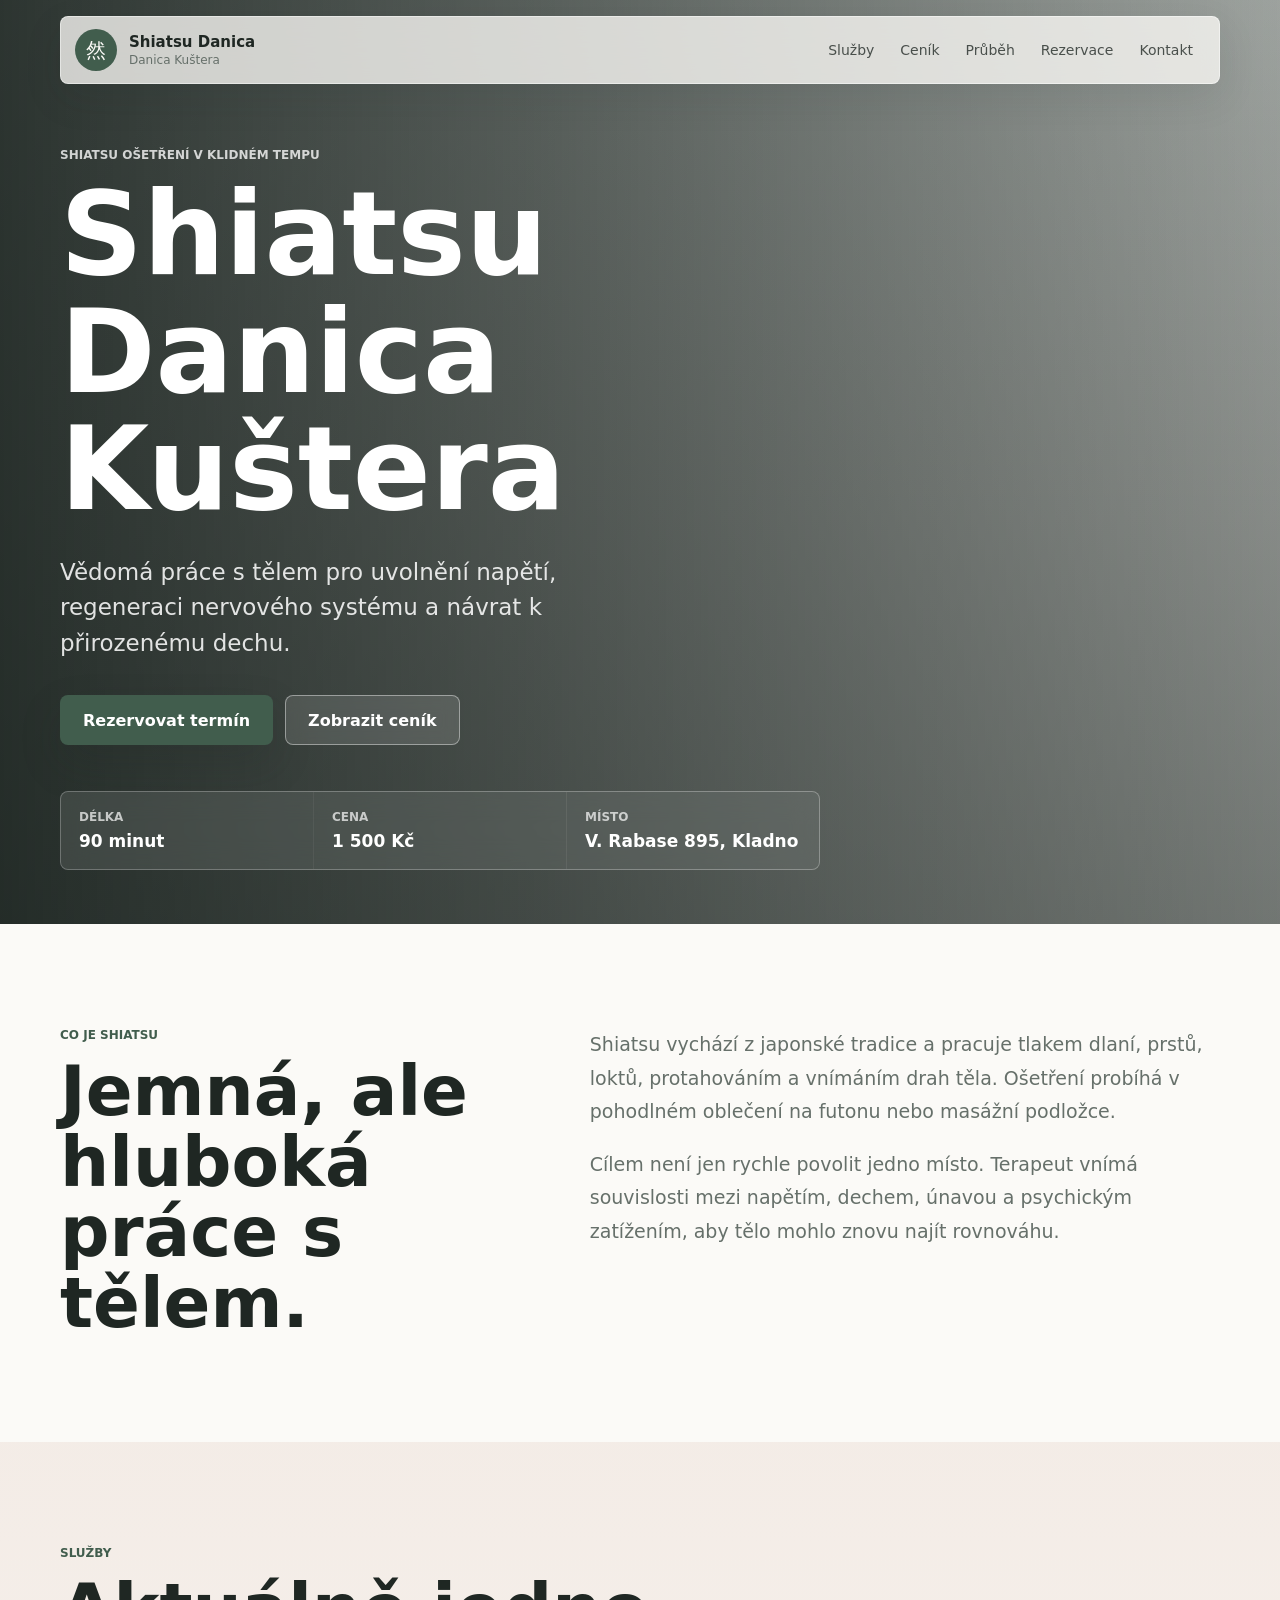
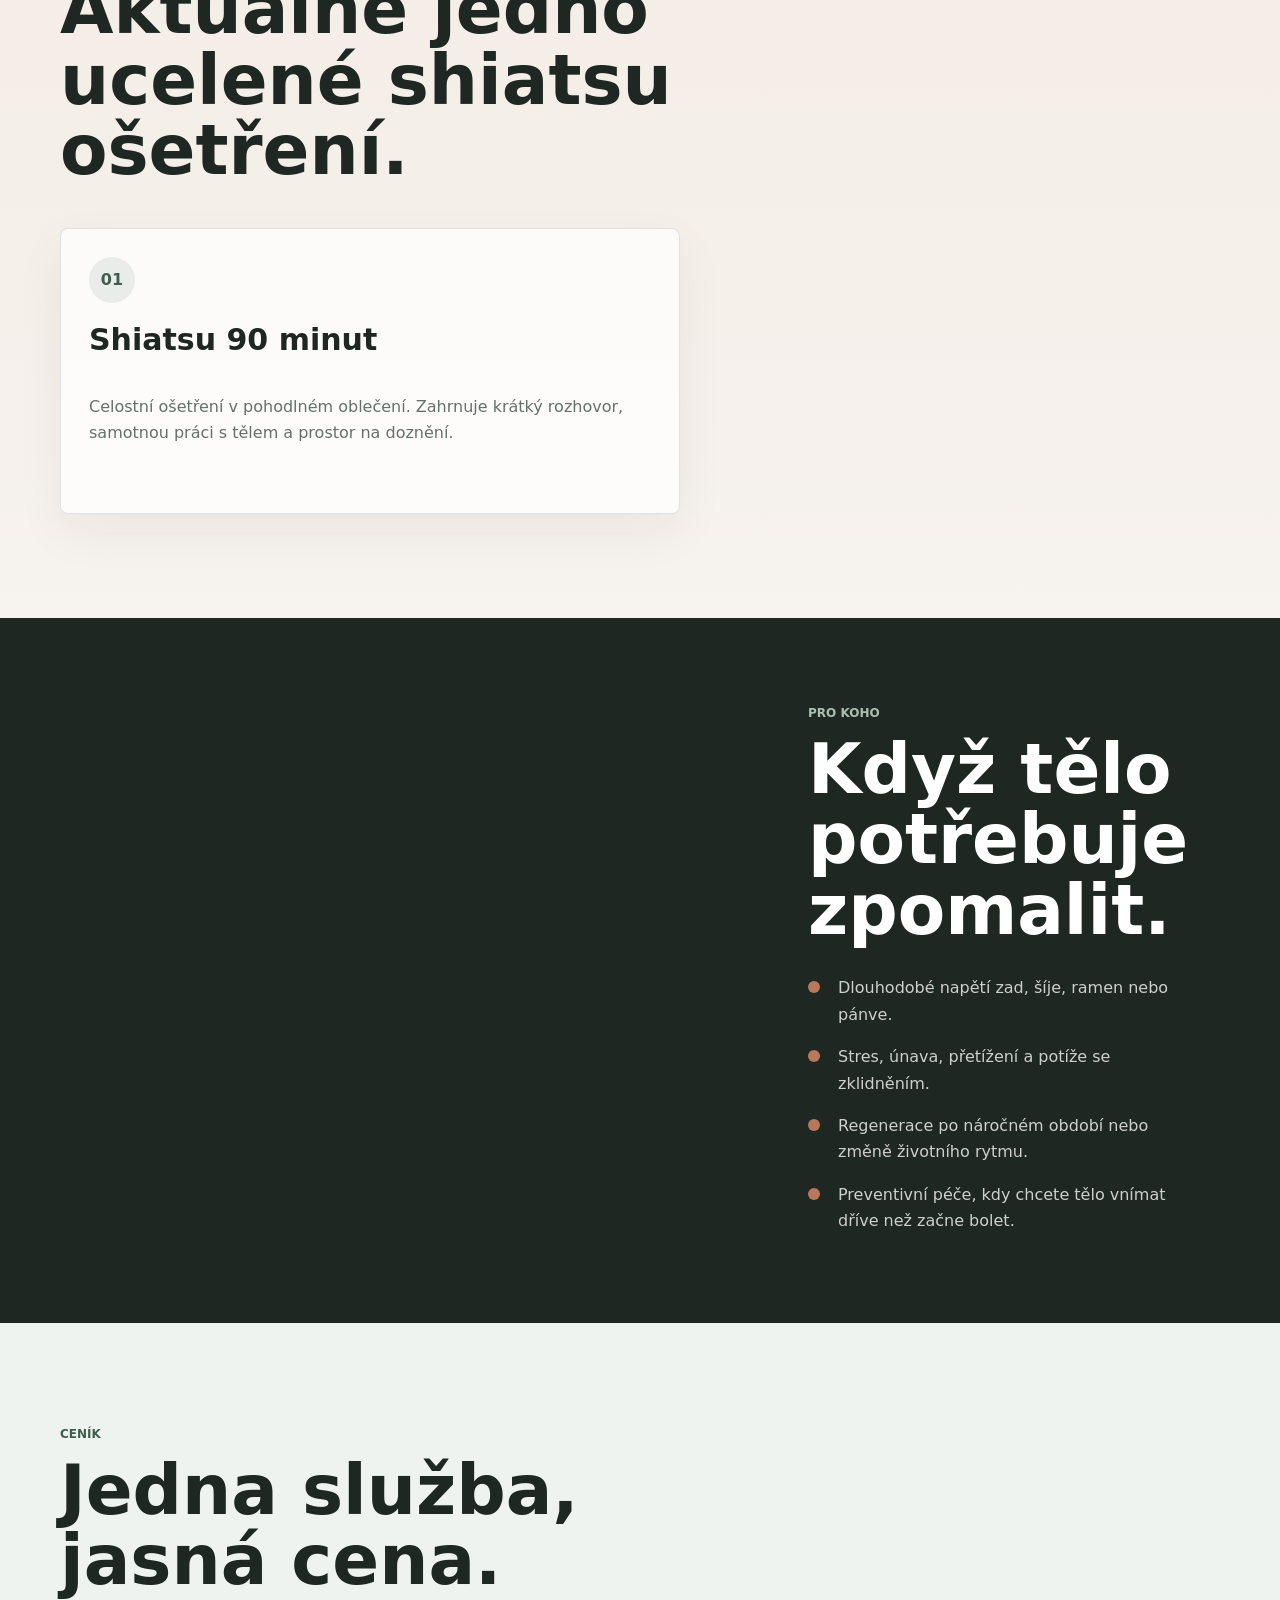
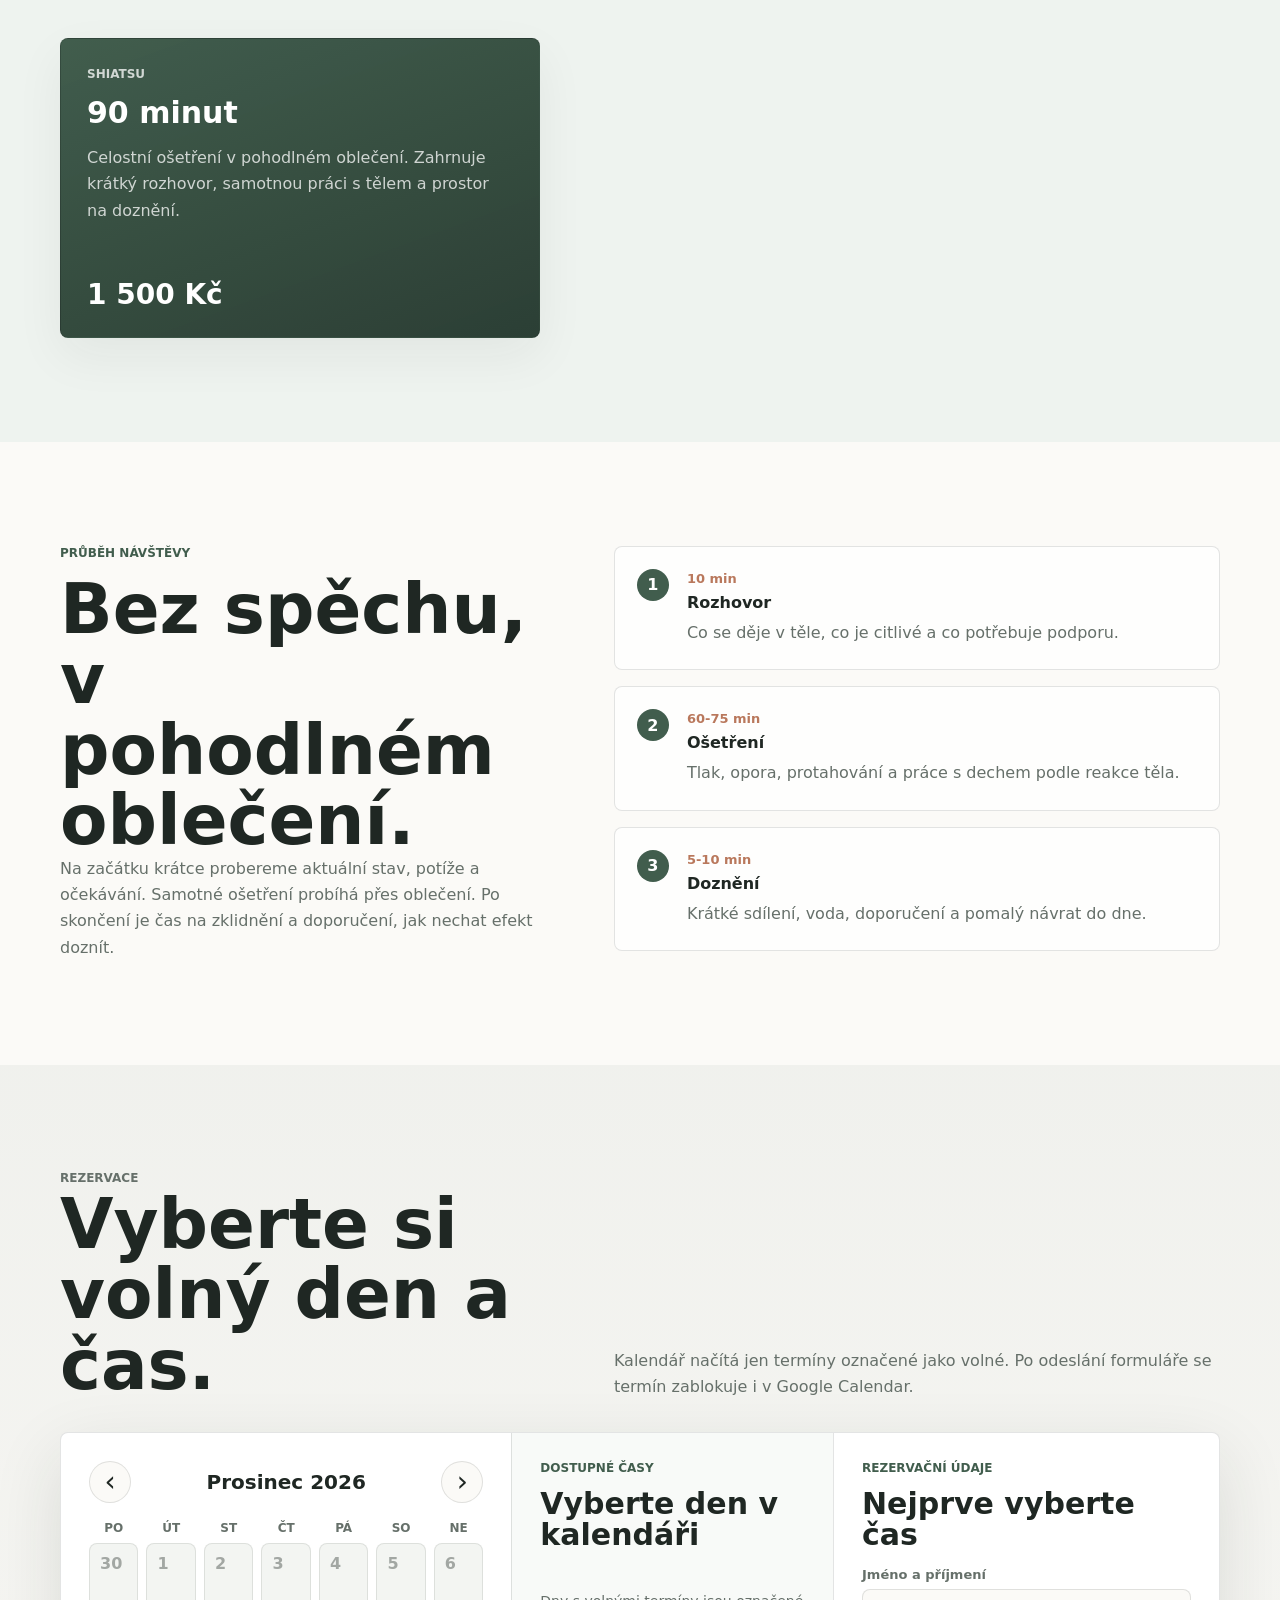
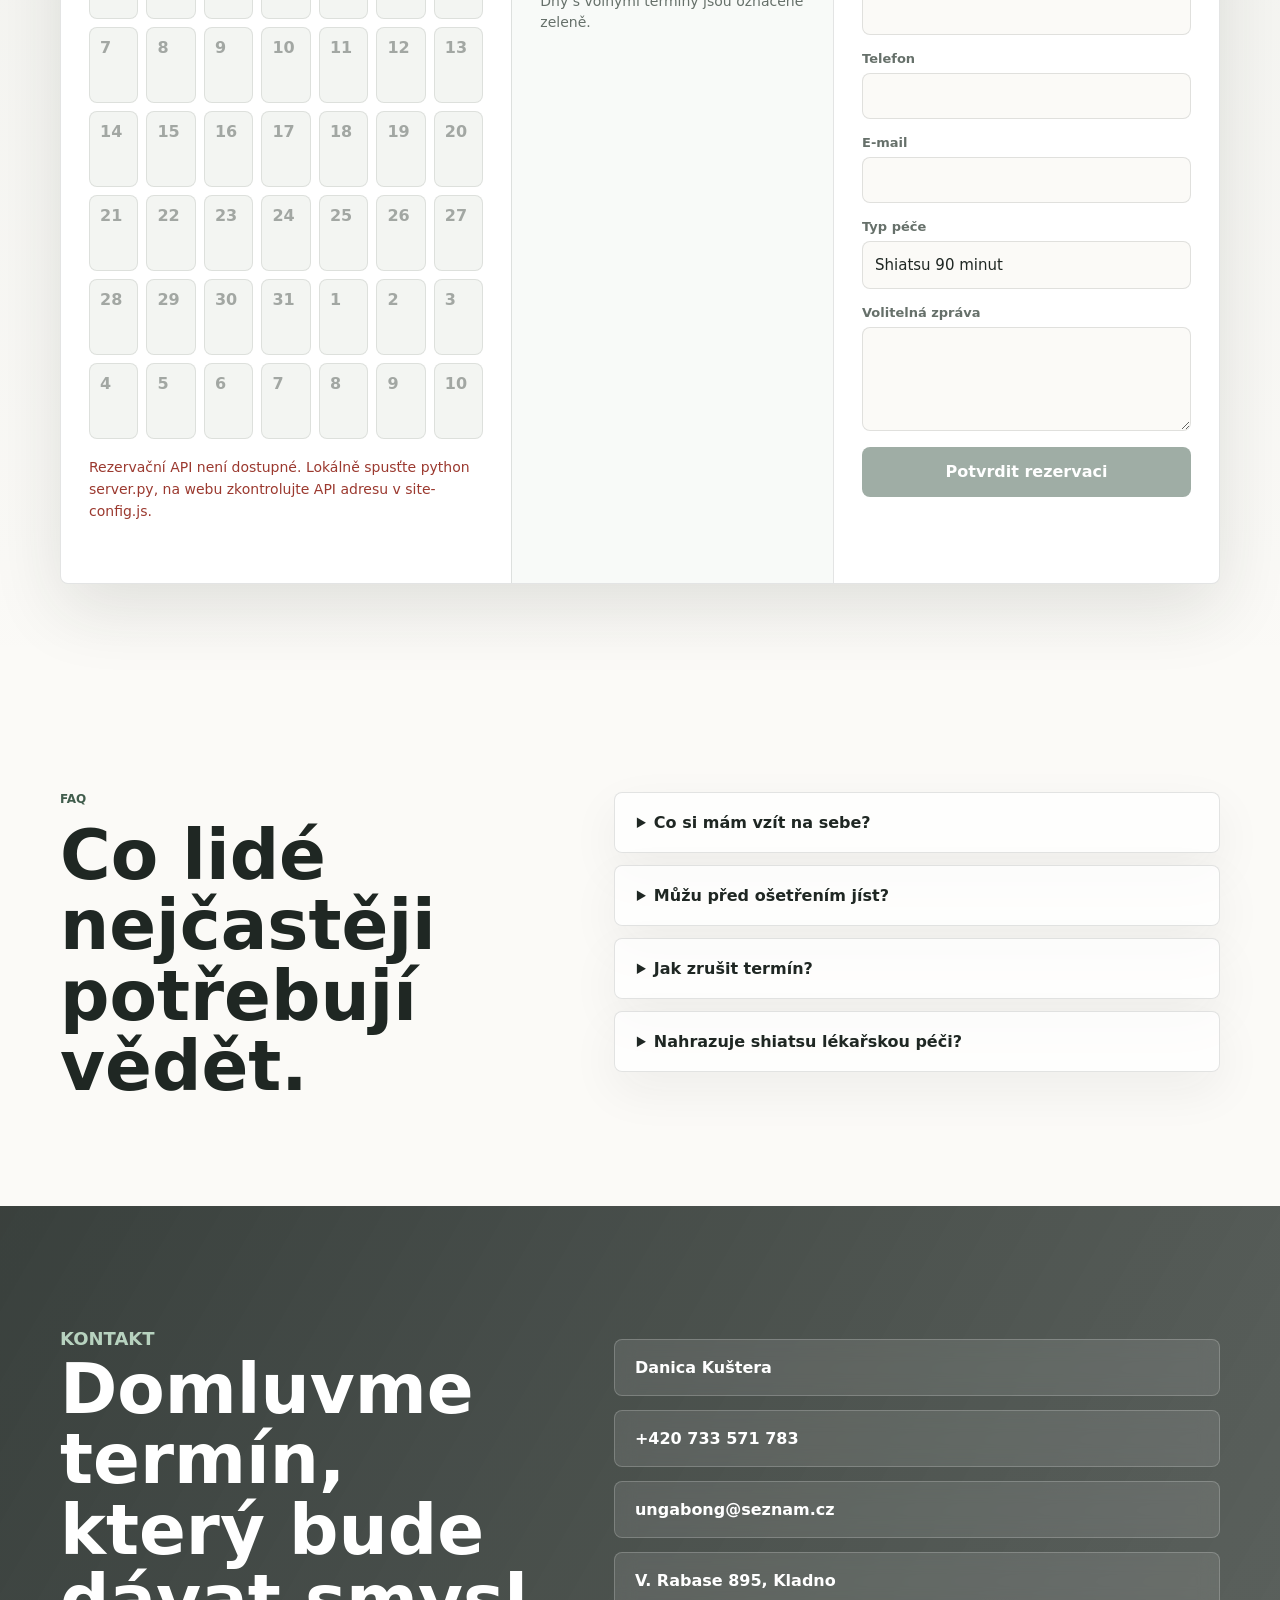
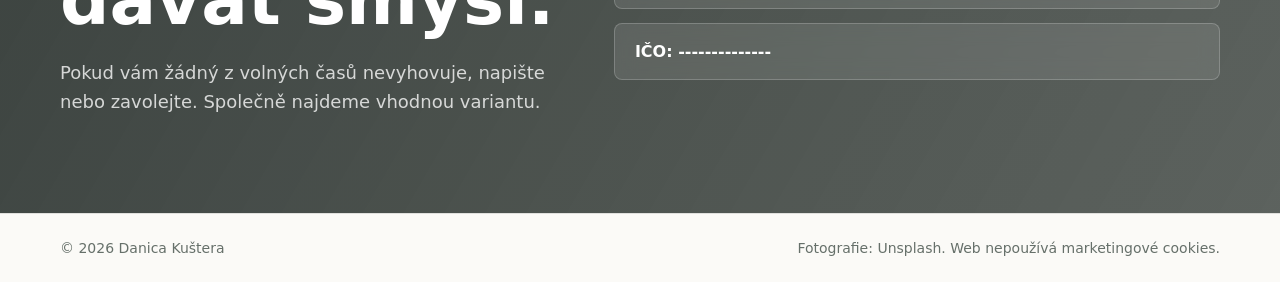
==== index.html @ b587e9d5 "Update index.html" ====
<!doctype html>
<html lang="cs">
  <head>
    <meta charset="utf-8" />
    <meta name="viewport" content="width=device-width, initial-scale=1" />
    <meta
      name="description"
      content="Shiatsu Danica Kuštera - klidná práce s tělem, rezervace termínu online a přehledný ceník."
    />
    <title>Shiatsu Danica Kuštera | Rezervace ošetření</title>
    <link rel="preconnect" href="https://images.unsplash.com" />
    <link rel="stylesheet" href="styles.css?v=6" />
  </head>
  <body>
    <header class="site-header" data-nav>
      <a class="brand" href="#top" aria-label="Shiatsu Danica Kuštera">
        <span class="brand-mark">然</span>
        <span>
          <strong>Shiatsu Danica</strong>
          <small>Danica Kuštera</small>
        </span>
      </a>

      <button class="menu-toggle" type="button" aria-label="Otevřít menu" data-menu-toggle>
        <span></span>
        <span></span>
      </button>

      <nav class="site-nav" data-menu>
        <a href="#sluzby">Služby</a>
        <a href="#cenik">Ceník</a>
        <a href="#prubeh">Průběh</a>
        <a href="#rezervace">Rezervace</a>
        <a href="#kontakt">Kontakt</a>
      </nav>
    </header>

    <main id="top">
      <section class="hero" aria-label="Úvod">
        <div class="hero-media"></div>
        <div class="hero-shade"></div>
        <div class="container hero-content">
          <p class="eyebrow">Shiatsu ošetření v klidném tempu</p>
          <h1>Shiatsu Danica Kuštera</h1>
          <p class="hero-copy">
            Vědomá práce s tělem pro uvolnění napětí, regeneraci nervového systému
            a návrat k přirozenému dechu.
          </p>
          <div class="hero-actions">
            <a class="button button-primary" href="#rezervace">Rezervovat termín</a>
            <a class="button button-ghost" href="#cenik">Zobrazit ceník</a>
          </div>
          <dl class="hero-facts" aria-label="Rychlé informace">
            <div>
              <dt>Délka</dt>
              <dd>90 minut</dd>
            </div>
            <div>
              <dt>Cena</dt>
              <dd>1 500 Kč</dd>
            </div>
            <div>
              <dt>Místo</dt>
              <dd>V. Rabase 895, Kladno</dd>
            </div>
          </dl>
        </div>
      </section>

      <section class="intro section-band">
        <div class="container intro-grid">
          <div>
            <p class="section-kicker">Co je shiatsu</p>
            <h2>Jemná, ale hluboká práce s tělem.</h2>
          </div>
          <div class="lead-block">
            <p>
              Shiatsu vychází z japonské tradice a pracuje tlakem dlaní, prstů,
              loktů, protahováním a vnímáním drah těla. Ošetření probíhá v
              pohodlném oblečení na futonu nebo masážní podložce.
            </p>
            <p>
              Cílem není jen rychle povolit jedno místo. Terapeut vnímá souvislosti
              mezi napětím, dechem, únavou a psychickým zatížením, aby tělo mohlo
              znovu najít rovnováhu.
            </p>
          </div>
        </div>
      </section>

      <section id="sluzby" class="section section-soft">
        <div class="container">
          <div class="section-heading">
            <p class="section-kicker">Služby</p>
            <h2>Aktuálně jedno ucelené shiatsu ošetření.</h2>
          </div>

          <div class="service-grid is-single" data-service-grid>
            <article class="service-card">
              <span class="service-icon">01</span>
              <h3>Shiatsu 90 minut</h3>
              <p>
                Celostní ošetření v pohodlném oblečení. Zahrnuje krátký rozhovor,
                samotnou práci s tělem a prostor na doznění.
              </p>
            </article>
          </div>
        </div>
      </section>

      <section class="image-story" aria-label="Atmosféra studia">
        <div class="story-image story-image-left" role="img" aria-label="Klidný prostor pro masáž"></div>
        <div class="story-copy">
          <p class="section-kicker">Pro koho</p>
          <h2>Když tělo potřebuje zpomalit.</h2>
          <ul class="check-list">
            <li>Dlouhodobé napětí zad, šíje, ramen nebo pánve.</li>
            <li>Stres, únava, přetížení a potíže se zklidněním.</li>
            <li>Regenerace po náročném období nebo změně životního rytmu.</li>
            <li>Preventivní péče, kdy chcete tělo vnímat dříve než začne bolet.</li>
          </ul>
        </div>
      </section>

      <section id="cenik" class="section section-muted">
        <div class="container">
          <div class="section-heading compact">
            <p class="section-kicker">Ceník</p>
            <h2>Jedna služba, jasná cena.</h2>
          </div>

          <div class="price-grid is-single" data-price-grid>
            <article class="price-card featured">
              <div>
                <p class="price-label">Shiatsu</p>
                <h3>90 minut</h3>
                <p>Úvodní rozhovor, ošetření a prostor na doznění.</p>
              </div>
              <strong>1 500 Kč</strong>
            </article>
          </div>
        </div>
      </section>

      <section id="prubeh" class="section process-section">
        <div class="container process-grid">
          <div>
            <p class="section-kicker">Průběh návštěvy</p>
            <h2>Bez spěchu, v pohodlném oblečení.</h2>
            <p class="section-text">
              Na začátku krátce probereme aktuální stav, potíže a očekávání.
              Samotné ošetření probíhá přes oblečení. Po skončení je čas na
              zklidnění a doporučení, jak nechat efekt doznít.
            </p>
          </div>

          <ol class="timeline">
            <li>
              <span>10 min</span>
              <strong>Rozhovor</strong>
              <p>Co se děje v těle, co je citlivé a co potřebuje podporu.</p>
            </li>
            <li>
              <span>60-75 min</span>
              <strong>Ošetření</strong>
              <p>Tlak, opora, protahování a práce s dechem podle reakce těla.</p>
            </li>
            <li>
              <span>5-10 min</span>
              <strong>Doznění</strong>
              <p>Krátké sdílení, voda, doporučení a pomalý návrat do dne.</p>
            </li>
          </ol>
        </div>
      </section>

      <section id="rezervace" class="section booking-section">
        <div class="container">
          <div class="booking-heading">
            <div>
              <p class="section-kicker">Rezervace</p>
              <h2>Vyberte si volný den a čas.</h2>
            </div>
            <p>
              Kalendář načítá jen termíny označené jako volné. Po odeslání formuláře
              se termín zablokuje i v Google Calendar.
            </p>
          </div>

          <div class="booking-shell" data-booking-app>
            <div class="calendar-panel">
              <div class="calendar-toolbar">
                <button class="icon-button" type="button" data-prev-month aria-label="Předchozí měsíc">‹</button>
                <strong data-month-label>Načítám...</strong>
                <button class="icon-button" type="button" data-next-month aria-label="Další měsíc">›</button>
              </div>

              <div class="weekdays" aria-hidden="true">
                <span>Po</span>
                <span>Út</span>
                <span>St</span>
                <span>Čt</span>
                <span>Pá</span>
                <span>So</span>
                <span>Ne</span>
              </div>

              <div class="calendar-grid" data-calendar-grid aria-label="Kalendář volných termínů"></div>
              <p class="booking-note" data-booking-mode>Načítám dostupné termíny...</p>
            </div>

            <aside class="times-panel" aria-live="polite">
              <div>
                <p class="panel-label">Dostupné časy</p>
                <h3 data-selected-day>Vyberte den v kalendáři</h3>
              </div>
              <div class="time-list" data-time-list></div>
            </aside>

            <form class="booking-form" data-booking-form>
              <div>
                <p class="panel-label">Rezervační údaje</p>
                <h3 data-selected-slot>Nejprve vyberte čas</h3>
              </div>

              <label>
                Jméno a příjmení
                <input name="name" autocomplete="name" required minlength="2" maxlength="80" />
              </label>

              <label>
                Telefon
                <input name="phone" autocomplete="tel" required minlength="6" maxlength="30" />
              </label>

              <label>
                E-mail
                <input name="email" type="email" autocomplete="email" required maxlength="120" />
              </label>

              <label>
                Typ péče
                <span class="service-display" data-booking-service-label>Shiatsu 90 minut</span>
                <input type="hidden" name="service" value="Shiatsu 90 minut" data-booking-service-input />
              </label>

              <label>
                Volitelná zpráva
                <textarea name="message" rows="4" maxlength="600"></textarea>
              </label>

              <label class="hidden-field">
                Nechte prázdné
                <input name="website" tabindex="-1" autocomplete="off" />
              </label>

              <button class="button button-primary" type="submit" data-submit-booking disabled>
                Potvrdit rezervaci
              </button>
              <p class="form-status" data-form-status></p>
            </form>
          </div>
        </div>
      </section>

      <section class="section faq-section">
        <div class="container faq-grid">
          <div>
            <p class="section-kicker">FAQ</p>
            <h2>Co lidé nejčastěji potřebují vědět.</h2>
          </div>

          <div class="faq-list">
            <details>
              <summary>Co si mám vzít na sebe?</summary>
              <p>Pohodlné čisté oblečení, ideálně dlouhé kalhoty a tričko s dlouhým rukávem.</p>
            </details>
            <details>
              <summary>Můžu před ošetřením jíst?</summary>
              <p>Lehké jídlo je v pořádku. Vyhněte se těžkému jídlu zhruba hodinu před návštěvou.</p>
            </details>
            <details>
              <summary>Jak zrušit termín?</summary>
              <p>Prosím dejte vědět nejpozději 24 hodin předem telefonicky nebo e-mailem.</p>
            </details>
            <details>
              <summary>Nahrazuje shiatsu lékařskou péči?</summary>
              <p>Ne. Shiatsu je podpůrná práce s tělem a nenahrazuje diagnostiku ani léčbu lékařem.</p>
            </details>
          </div>
        </div>
      </section>

      <section id="kontakt" class="contact-section">
        <div class="container contact-grid">
          <div>
            <p class="section-kicker">Kontakt</p>
            <h2>Domluvme termín, který bude dávat smysl.</h2>
            <p>
              Pokud vám žádný z volných časů nevyhovuje, napište nebo zavolejte.
              Společně najdeme vhodnou variantu.
            </p>
          </div>

          <address class="contact-list">
            <span>Danica Kuštera</span>
            <a href="tel:+420733571783">+420 733 571 783</a>
            <a href="mailto:ungabong@seznam.cz">ungabong@seznam.cz</a>
            <span>V. Rabase 895, Kladno</span>
            <span>IČO: --------------</span>
          </address>
        </div>
      </section>
    </main>

    <footer class="site-footer">
      <div class="container footer-grid">
        <p>© <span data-year></span> Danica Kuštera</p>
        <p>Fotografie: Unsplash. Web nepoužívá marketingové cookies.</p>
      </div>
    </footer>

    <script src="site-config.js?v=2"></script>
    <script src="app.js?v=6" defer></script>
  </body>
</html>
---- styles.css ----
:root {
  --ink: #1f2723;
  --muted: #66706a;
  --paper: #fbfaf7;
  --mist: #eef3ef;
  --sage: #6f8b78;
  --sage-dark: #415d4d;
  --clay: #b9785c;
  --line: rgba(31, 39, 35, 0.12);
  --white: #ffffff;
  --shadow: 0 24px 70px rgba(31, 39, 35, 0.12);
  --radius: 8px;
  --container: min(1160px, calc(100vw - 40px));
  font-family:
    Inter, ui-sans-serif, system-ui, -apple-system, BlinkMacSystemFont, "Segoe UI",
    sans-serif;
  color: var(--ink);
  background: var(--paper);
}

* {
  box-sizing: border-box;
}

html {
  scroll-behavior: smooth;
}

body {
  margin: 0;
  background:
    linear-gradient(180deg, rgba(238, 243, 239, 0.62), rgba(251, 250, 247, 0) 520px),
    var(--paper);
  color: var(--ink);
}

body.menu-open {
  overflow: hidden;
}

a {
  color: inherit;
  text-decoration: none;
}

img {
  max-width: 100%;
  display: block;
}

button,
input,
select,
textarea {
  font: inherit;
}

.container {
  width: var(--container);
  margin-inline: auto;
}

.site-header {
  position: fixed;
  z-index: 50;
  top: 16px;
  left: 50%;
  width: min(1160px, calc(100vw - 32px));
  transform: translateX(-50%);
  display: flex;
  align-items: center;
  justify-content: space-between;
  gap: 20px;
  padding: 12px 14px;
  border: 1px solid rgba(255, 255, 255, 0.46);
  border-radius: var(--radius);
  background: rgba(251, 250, 247, 0.78);
  backdrop-filter: blur(18px);
  box-shadow: 0 14px 38px rgba(31, 39, 35, 0.1);
}

.brand {
  display: inline-flex;
  align-items: center;
  gap: 12px;
  min-width: 188px;
}

.brand-mark {
  display: grid;
  place-items: center;
  width: 42px;
  height: 42px;
  border-radius: 50%;
  color: var(--paper);
  background: var(--sage-dark);
  font-size: 20px;
  line-height: 1;
}

.brand strong,
.brand small {
  display: block;
}

.brand strong {
  font-size: 15px;
}

.brand small {
  margin-top: 2px;
  color: var(--muted);
  font-size: 12px;
}

.site-nav {
  display: flex;
  align-items: center;
  gap: 2px;
}

.site-nav a {
  padding: 10px 12px;
  border-radius: var(--radius);
  color: rgba(31, 39, 35, 0.78);
  font-size: 14px;
  transition:
    background 180ms ease,
    color 180ms ease;
}

.site-nav a:hover,
.site-nav a:focus-visible {
  color: var(--ink);
  background: rgba(111, 139, 120, 0.12);
}

.menu-toggle {
  display: none;
  width: 44px;
  height: 44px;
  border: 0;
  border-radius: var(--radius);
  background: rgba(111, 139, 120, 0.12);
  cursor: pointer;
}

.menu-toggle span {
  display: block;
  width: 20px;
  height: 2px;
  margin: 5px auto;
  background: var(--ink);
  transition: transform 180ms ease;
}

.hero {
  position: relative;
  min-height: 88svh;
  display: grid;
  align-items: end;
  overflow: hidden;
  padding: 148px 0 54px;
  color: var(--white);
  isolation: isolate;
}

.hero-media,
.hero-shade {
  position: absolute;
  inset: 0;
}

.hero-media {
  z-index: -3;
  background-image: url("https://images.unsplash.com/photo-1544161515-4ab6ce6db874?auto=format&fit=crop&w=2200&q=82");
  background-size: cover;
  background-position: center;
  transform: scale(1.02);
}

.hero-shade {
  z-index: -2;
  background:
    linear-gradient(90deg, rgba(17, 26, 22, 0.83) 0%, rgba(17, 26, 22, 0.56) 42%, rgba(17, 26, 22, 0.14) 100%),
    linear-gradient(180deg, rgba(17, 26, 22, 0.28) 0%, rgba(17, 26, 22, 0.52) 100%);
}

.hero-content {
  max-width: 900px;
  margin-left: max(20px, calc((100vw - 1160px) / 2));
}

.eyebrow,
.section-kicker,
.price-label,
.panel-label {
  margin: 0 0 14px;
  color: var(--sage-dark);
  font-size: 12px;
  font-weight: 800;
  letter-spacing: 0;
  text-transform: uppercase;
}

.hero .eyebrow {
  color: rgba(255, 255, 255, 0.78);
}

h1,
h2,
h3,
p {
  overflow-wrap: anywhere;
}

h1,
h2,
h3 {
  margin: 0;
  line-height: 1.02;
  letter-spacing: 0;
}

h1 {
  max-width: 760px;
  font-size: clamp(58px, 9vw, 118px);
  font-weight: 760;
}

h2 {
  font-size: clamp(34px, 5.4vw, 72px);
  font-weight: 720;
}

h3 {
  font-size: clamp(22px, 3vw, 30px);
  font-weight: 700;
}

.hero-copy {
  max-width: 610px;
  margin: 26px 0 0;
  color: rgba(255, 255, 255, 0.86);
  font-size: clamp(18px, 2vw, 23px);
  line-height: 1.55;
}

.hero-actions {
  display: flex;
  flex-wrap: wrap;
  gap: 12px;
  margin-top: 34px;
}

.button {
  display: inline-flex;
  align-items: center;
  justify-content: center;
  min-height: 50px;
  padding: 0 22px;
  border: 1px solid transparent;
  border-radius: var(--radius);
  font-weight: 760;
  cursor: pointer;
  transition:
    transform 180ms ease,
    box-shadow 180ms ease,
    background 180ms ease,
    border-color 180ms ease;
}

.button:hover,
.button:focus-visible {
  transform: translateY(-1px);
}

.button-primary {
  color: var(--white);
  background: var(--sage-dark);
  box-shadow: 0 18px 40px rgba(31, 39, 35, 0.2);
}

.button-primary:hover,
.button-primary:focus-visible {
  background: #314b3e;
}

.button-primary:disabled {
  cursor: not-allowed;
  opacity: 0.5;
  transform: none;
  box-shadow: none;
}

.button-ghost {
  color: var(--white);
  border-color: rgba(255, 255, 255, 0.42);
  background: rgba(255, 255, 255, 0.12);
  backdrop-filter: blur(8px);
}

.button-ghost:hover,
.button-ghost:focus-visible {
  background: rgba(255, 255, 255, 0.18);
}

.hero-facts {
  display: grid;
  grid-template-columns: repeat(3, minmax(0, 1fr));
  gap: 1px;
  max-width: 760px;
  margin: 46px 0 0;
  padding: 0;
  overflow: hidden;
  border: 1px solid rgba(255, 255, 255, 0.22);
  border-radius: var(--radius);
  background: rgba(255, 255, 255, 0.14);
  backdrop-filter: blur(14px);
}

.hero-facts div {
  padding: 18px;
  background: rgba(31, 39, 35, 0.18);
}

.hero-facts dt {
  color: rgba(255, 255, 255, 0.7);
  font-size: 12px;
  font-weight: 700;
  text-transform: uppercase;
}

.hero-facts dd {
  margin: 7px 0 0;
  color: var(--white);
  font-size: 17px;
  font-weight: 750;
}

.section,
.section-band {
  padding: 104px 0;
}

.section-band {
  background: var(--paper);
}

.section-muted {
  background: var(--mist);
}

.section-soft {
  background:
    linear-gradient(180deg, rgba(185, 120, 92, 0.07), rgba(185, 120, 92, 0.02)),
    #f8f5f1;
}

.intro-grid {
  display: grid;
  grid-template-columns: minmax(260px, 0.85fr) minmax(300px, 1.15fr);
  gap: 64px;
  align-items: start;
}

.lead-block {
  display: grid;
  gap: 20px;
  font-size: 19px;
  line-height: 1.75;
  color: var(--muted);
}

.lead-block p,
.section-text,
.booking-heading p,
.contact-grid p {
  margin: 0;
}

.section-heading {
  max-width: 760px;
  margin-bottom: 42px;
}

.section-heading.compact {
  max-width: 690px;
}

.service-grid,
.price-grid {
  display: grid;
  grid-template-columns: repeat(3, minmax(0, 1fr));
  gap: 18px;
}

.service-grid.is-single {
  grid-template-columns: minmax(280px, 620px);
}

.service-card,
.price-card,
.booking-shell,
.faq-list details {
  border: 1px solid var(--line);
  border-radius: var(--radius);
  background: rgba(255, 255, 255, 0.74);
  box-shadow: 0 18px 50px rgba(31, 39, 35, 0.06);
}

.service-card {
  min-height: 286px;
  display: flex;
  flex-direction: column;
  gap: 22px;
  padding: 28px;
}

.service-icon {
  width: 46px;
  height: 46px;
  display: grid;
  place-items: center;
  border-radius: 50%;
  color: var(--sage-dark);
  background: rgba(111, 139, 120, 0.14);
  font-weight: 800;
}

.service-card p,
.price-card p,
.section-text,
.booking-heading p,
.faq-list p,
.contact-grid p {
  color: var(--muted);
  line-height: 1.65;
}

.image-story {
  display: grid;
  grid-template-columns: minmax(0, 1fr) minmax(320px, 560px);
  min-height: 590px;
  background: var(--ink);
  color: var(--white);
}

.story-image {
  min-height: 420px;
  background-size: cover;
  background-position: center;
}

.story-image-left {
  background-image: url("https://images.unsplash.com/photo-1519823551278-64ac92734fb1?auto=format&fit=crop&w=1500&q=82");
}

.story-copy {
  display: grid;
  align-content: center;
  padding: clamp(40px, 7vw, 88px);
}

.story-copy .section-kicker {
  color: #a8c0b0;
}

.check-list {
  display: grid;
  gap: 16px;
  margin: 30px 0 0;
  padding: 0;
  list-style: none;
}

.check-list li {
  position: relative;
  padding-left: 30px;
  color: rgba(255, 255, 255, 0.78);
  line-height: 1.65;
}

.check-list li::before {
  content: "";
  position: absolute;
  top: 0.75em;
  left: 0;
  width: 12px;
  height: 12px;
  border-radius: 50%;
  background: var(--clay);
  transform: translateY(-50%);
}

.price-grid {
  grid-template-columns: repeat(auto-fit, minmax(260px, 1fr));
}

.price-grid.is-single {
  grid-template-columns: minmax(280px, 480px);
}

.price-card {
  min-height: 260px;
  display: flex;
  flex-direction: column;
  justify-content: space-between;
  gap: 26px;
  padding: 26px;
}

.price-grid.is-single .price-card {
  min-height: 300px;
}

.price-card.featured {
  color: var(--white);
  background:
    linear-gradient(160deg, rgba(65, 93, 77, 0.96), rgba(43, 62, 52, 0.98)),
    var(--sage-dark);
}

.price-card.featured .price-label,
.price-card.featured p {
  color: rgba(255, 255, 255, 0.76);
}

.price-card strong {
  color: var(--sage-dark);
  font-size: 28px;
}

.price-card.featured strong {
  color: var(--white);
}

.process-grid,
.faq-grid,
.contact-grid,
.booking-heading {
  display: grid;
  grid-template-columns: minmax(280px, 0.9fr) minmax(320px, 1.1fr);
  gap: 58px;
  align-items: start;
}

.timeline {
  display: grid;
  gap: 16px;
  margin: 0;
  padding: 0;
  list-style: none;
  counter-reset: step;
}

.timeline li {
  position: relative;
  padding: 24px 24px 24px 72px;
  border: 1px solid var(--line);
  border-radius: var(--radius);
  background: rgba(255, 255, 255, 0.72);
}

.timeline li::before {
  counter-increment: step;
  content: counter(step);
  position: absolute;
  left: 22px;
  top: 22px;
  display: grid;
  place-items: center;
  width: 32px;
  height: 32px;
  border-radius: 50%;
  color: var(--white);
  background: var(--sage-dark);
  font-weight: 800;
}

.timeline span {
  display: block;
  margin-bottom: 7px;
  color: var(--clay);
  font-size: 13px;
  font-weight: 800;
}

.timeline p {
  margin: 8px 0 0;
  color: var(--muted);
  line-height: 1.6;
}

.booking-section {
  background:
    linear-gradient(180deg, rgba(65, 93, 77, 0.06), rgba(65, 93, 77, 0)),
    var(--paper);
}

.booking-heading {
  margin-bottom: 32px;
  align-items: end;
}

.booking-heading h2 {
  max-width: 640px;
}

.booking-shell {
  display: grid;
  grid-template-columns: minmax(320px, 1.05fr) minmax(260px, 0.75fr) minmax(300px, 0.9fr);
  gap: 0;
  overflow: hidden;
  background: var(--white);
  box-shadow: var(--shadow);
}

.calendar-panel,
.times-panel,
.booking-form {
  padding: 28px;
}

.times-panel,
.booking-form {
  border-left: 1px solid var(--line);
}

.calendar-toolbar {
  display: flex;
  align-items: center;
  justify-content: space-between;
  gap: 12px;
  margin-bottom: 18px;
}

.calendar-toolbar strong {
  font-size: 20px;
}

.icon-button {
  display: grid;
  place-items: center;
  width: 42px;
  height: 42px;
  border: 1px solid var(--line);
  border-radius: 50%;
  color: var(--ink);
  background: var(--paper);
  font-size: 28px;
  line-height: 1;
  cursor: pointer;
  transition:
    background 180ms ease,
    transform 180ms ease;
}

.icon-button:hover,
.icon-button:focus-visible {
  background: var(--mist);
  transform: translateY(-1px);
}

.weekdays,
.calendar-grid {
  display: grid;
  grid-template-columns: repeat(7, minmax(0, 1fr));
  gap: 8px;
}

.weekdays {
  margin-bottom: 8px;
}

.weekdays span {
  color: var(--muted);
  font-size: 12px;
  font-weight: 800;
  text-align: center;
  text-transform: uppercase;
}

.calendar-day {
  position: relative;
  min-height: 76px;
  display: flex;
  flex-direction: column;
  justify-content: flex-start;
  align-items: flex-start;
  gap: 6px;
  padding: 10px;
  border: 1px solid var(--line);
  border-radius: var(--radius);
  color: var(--ink);
  background: #f3f5f2;
  cursor: pointer;
  transition:
    border-color 160ms ease,
    box-shadow 160ms ease,
    transform 160ms ease,
    background 160ms ease;
}

.calendar-day:disabled {
  opacity: 1;
}

.calendar-day:hover,
.calendar-day:focus-visible {
  transform: translateY(-1px);
  border-color: rgba(65, 93, 77, 0.36);
  box-shadow: 0 10px 24px rgba(31, 39, 35, 0.08);
}

.calendar-day.is-outside {
  color: rgba(31, 39, 35, 0.42);
}

.calendar-day.is-today {
  border-color: var(--clay);
}

.calendar-day.is-selected {
  border-color: var(--sage-dark);
  box-shadow: inset 0 0 0 1px var(--sage-dark);
}

.calendar-day.is-empty {
  cursor: default;
  color: rgba(31, 39, 35, 0.38);
  background: #f3f5f2;
  border-color: rgba(31, 39, 35, 0.1);
}

.calendar-day.has-available {
  color: #183326;
  background: #e8f4eb;
  border-color: rgba(65, 123, 83, 0.42);
}

.calendar-day.has-available:hover,
.calendar-day.has-available:focus-visible {
  border-color: rgba(41, 103, 61, 0.74);
  box-shadow: 0 10px 24px rgba(41, 103, 61, 0.12);
}

.calendar-day.has-available.is-selected {
  background: #dceee1;
  border-color: var(--sage-dark);
}

.calendar-day.is-booked-day {
  cursor: default;
  color: #5e352b;
  background: #f8e9e4;
  border-color: rgba(155, 57, 47, 0.38);
}

.calendar-day.is-empty:hover,
.calendar-day.is-empty:focus-visible,
.calendar-day.is-booked-day:hover,
.calendar-day.is-booked-day:focus-visible {
  transform: none;
  box-shadow: none;
}

.day-number {
  font-size: 16px;
  font-weight: 800;
}

.day-status {
  position: absolute;
  left: 7px;
  right: 7px;
  bottom: 7px;
  display: grid;
  place-items: center;
  min-height: 18px;
  padding: 0 4px;
  overflow: hidden;
  border-radius: 999px;
  color: transparent;
  font-size: 10px;
  font-weight: 900;
  line-height: 1;
  text-transform: uppercase;
  white-space: nowrap;
}

.calendar-day.has-available .day-status {
  color: #183326;
  background: rgba(65, 123, 83, 0.18);
}

.calendar-day.is-booked-day .day-status {
  color: #8e4f3b;
  background: rgba(185, 120, 92, 0.18);
}

.booking-note,
.form-status {
  min-height: 24px;
  margin: 18px 0 0;
  color: var(--muted);
  font-size: 14px;
  line-height: 1.55;
}

.booking-note.is-hidden {
  display: none;
}

.booking-note.is-error,
.form-status.is-error {
  color: #9b392f;
}

.form-status.is-success {
  color: var(--sage-dark);
}

.times-panel {
  display: flex;
  flex-direction: column;
  gap: 22px;
  background: rgba(238, 243, 239, 0.44);
}

.time-list {
  display: grid;
  gap: 10px;
}

.time-slot {
  width: 100%;
  min-height: 52px;
  display: flex;
  align-items: center;
  justify-content: space-between;
  gap: 12px;
  padding: 12px 14px;
  border: 1px solid var(--line);
  border-radius: var(--radius);
  color: var(--ink);
  background: var(--white);
  cursor: pointer;
  transition:
    border-color 160ms ease,
    background 160ms ease,
    transform 160ms ease;
}

.time-slot:hover,
.time-slot:focus-visible {
  transform: translateY(-1px);
  border-color: rgba(65, 93, 77, 0.38);
}

.time-slot.is-selected {
  color: var(--white);
  border-color: var(--sage-dark);
  background: var(--sage-dark);
}

.time-slot.is-booked {
  cursor: not-allowed;
  color: rgba(31, 39, 35, 0.48);
  background: rgba(31, 39, 35, 0.04);
}

.time-slot.is-booked:hover,
.time-slot.is-booked:focus-visible {
  transform: none;
  border-color: var(--line);
}

.booking-form {
  display: grid;
  align-content: start;
  gap: 16px;
}

.booking-form label {
  display: grid;
  gap: 7px;
  color: var(--muted);
  font-size: 13px;
  font-weight: 780;
}

.booking-form input,
.booking-form select,
.booking-form textarea {
  width: 100%;
  border: 1px solid var(--line);
  border-radius: var(--radius);
  color: var(--ink);
  background: var(--paper);
  outline: none;
  transition:
    border-color 160ms ease,
    box-shadow 160ms ease,
    background 160ms ease;
}

.service-display {
  display: block;
  min-height: 46px;
  padding: 13px 12px;
  border: 1px solid var(--line);
  border-radius: var(--radius);
  color: var(--ink);
  background: var(--paper);
  font-size: 15px;
  font-weight: 400;
  line-height: 1.35;
}

.booking-form input,
.booking-form select {
  min-height: 46px;
  padding: 0 12px;
}

.booking-form textarea {
  resize: vertical;
  min-height: 104px;
  padding: 12px;
}

.booking-form input:focus,
.booking-form select:focus,
.booking-form textarea:focus {
  border-color: rgba(65, 93, 77, 0.58);
  background: #fff;
  box-shadow: 0 0 0 4px rgba(111, 139, 120, 0.13);
}

.hidden-field {
  position: absolute;
  width: 1px;
  height: 1px;
  overflow: hidden;
  clip: rect(0 0 0 0);
  white-space: nowrap;
}

.faq-grid {
  align-items: start;
}

.faq-list {
  display: grid;
  gap: 12px;
}

.faq-list details {
  padding: 20px 22px;
  background: rgba(255, 255, 255, 0.7);
}

.faq-list summary {
  cursor: pointer;
  font-weight: 800;
}

.faq-list p {
  margin: 14px 0 0;
}

.contact-section {
  padding: 96px 0;
  color: var(--white);
  background:
    linear-gradient(120deg, rgba(31, 39, 35, 0.88), rgba(31, 39, 35, 0.72)),
    url("https://images.unsplash.com/photo-1540555700478-4be289fbecef?auto=format&fit=crop&w=1800&q=82");
  background-size: cover;
  background-position: center;
}

.contact-section .section-kicker {
  color: #b7d2bf;
}

.contact-grid {
  align-items: center;
}

.contact-grid p {
  margin-top: 22px;
  color: rgba(255, 255, 255, 0.78);
  font-size: 18px;
}

.contact-list {
  display: grid;
  gap: 14px;
  margin: 0;
  font-style: normal;
}

.contact-list a,
.contact-list span {
  display: block;
  padding: 18px 20px;
  border: 1px solid rgba(255, 255, 255, 0.2);
  border-radius: var(--radius);
  background: rgba(255, 255, 255, 0.1);
  backdrop-filter: blur(10px);
  font-weight: 750;
}

.site-footer {
  padding: 26px 0;
  border-top: 1px solid var(--line);
  background: var(--paper);
}

.footer-grid {
  display: flex;
  justify-content: space-between;
  gap: 20px;
  color: var(--muted);
  font-size: 14px;
}

.footer-grid p {
  margin: 0;
}

@media (max-width: 1080px) {
  .service-grid,
  .price-grid,
  .booking-shell {
    grid-template-columns: repeat(2, minmax(0, 1fr));
  }

  .booking-form {
    grid-column: 1 / -1;
    border-top: 1px solid var(--line);
    border-left: 0;
  }
}

@media (max-width: 840px) {
  .site-header {
    top: 10px;
    width: calc(100vw - 20px);
  }

  .menu-toggle {
    display: block;
  }

  .site-nav {
    position: fixed;
    top: calc(100% + 8px);
    left: 0;
    right: 0;
    display: none;
    grid-template-columns: 1fr;
    padding: 10px;
    border: 1px solid var(--line);
    border-radius: var(--radius);
    background: rgba(251, 250, 247, 0.96);
    box-shadow: var(--shadow);
  }

  body.menu-open .site-nav {
    display: grid;
  }

  body.menu-open .menu-toggle span:first-child {
    transform: translateY(3.5px) rotate(45deg);
  }

  body.menu-open .menu-toggle span:last-child {
    transform: translateY(-3.5px) rotate(-45deg);
  }

  .hero {
    min-height: 86svh;
    padding-top: 118px;
  }

  .hero-content {
    margin-inline: 20px;
  }

  .hero-facts,
  .intro-grid,
  .image-story,
  .process-grid,
  .faq-grid,
  .contact-grid,
  .booking-heading,
  .service-grid,
  .price-grid,
  .booking-shell {
    grid-template-columns: 1fr;
  }

  .section,
  .section-band {
    padding: 76px 0;
  }

  .image-story {
    min-height: 0;
  }

  .times-panel,
  .booking-form {
    border-left: 0;
    border-top: 1px solid var(--line);
  }
}

@media (max-width: 560px) {
  :root {
    --container: min(100vw - 28px, 1160px);
  }

  .brand {
    min-width: 0;
  }

  .brand small {
    display: none;
  }

  .hero {
    min-height: 84svh;
    padding-bottom: 36px;
  }

  h1 {
    font-size: clamp(46px, 15vw, 72px);
  }

  .hero-copy {
    font-size: 17px;
  }

  .hero-facts {
    grid-template-columns: 1fr;
  }

  .button {
    width: 100%;
  }

  .calendar-panel,
  .times-panel,
  .booking-form {
    padding: 18px;
  }

  .weekdays,
  .calendar-grid {
    gap: 5px;
  }

  .calendar-day {
    min-height: 64px;
    padding: 8px;
  }

  .day-status {
    left: 5px;
    right: 5px;
    bottom: 5px;
    min-height: 16px;
    font-size: 9px;
  }

  .footer-grid {
    display: grid;
  }
}
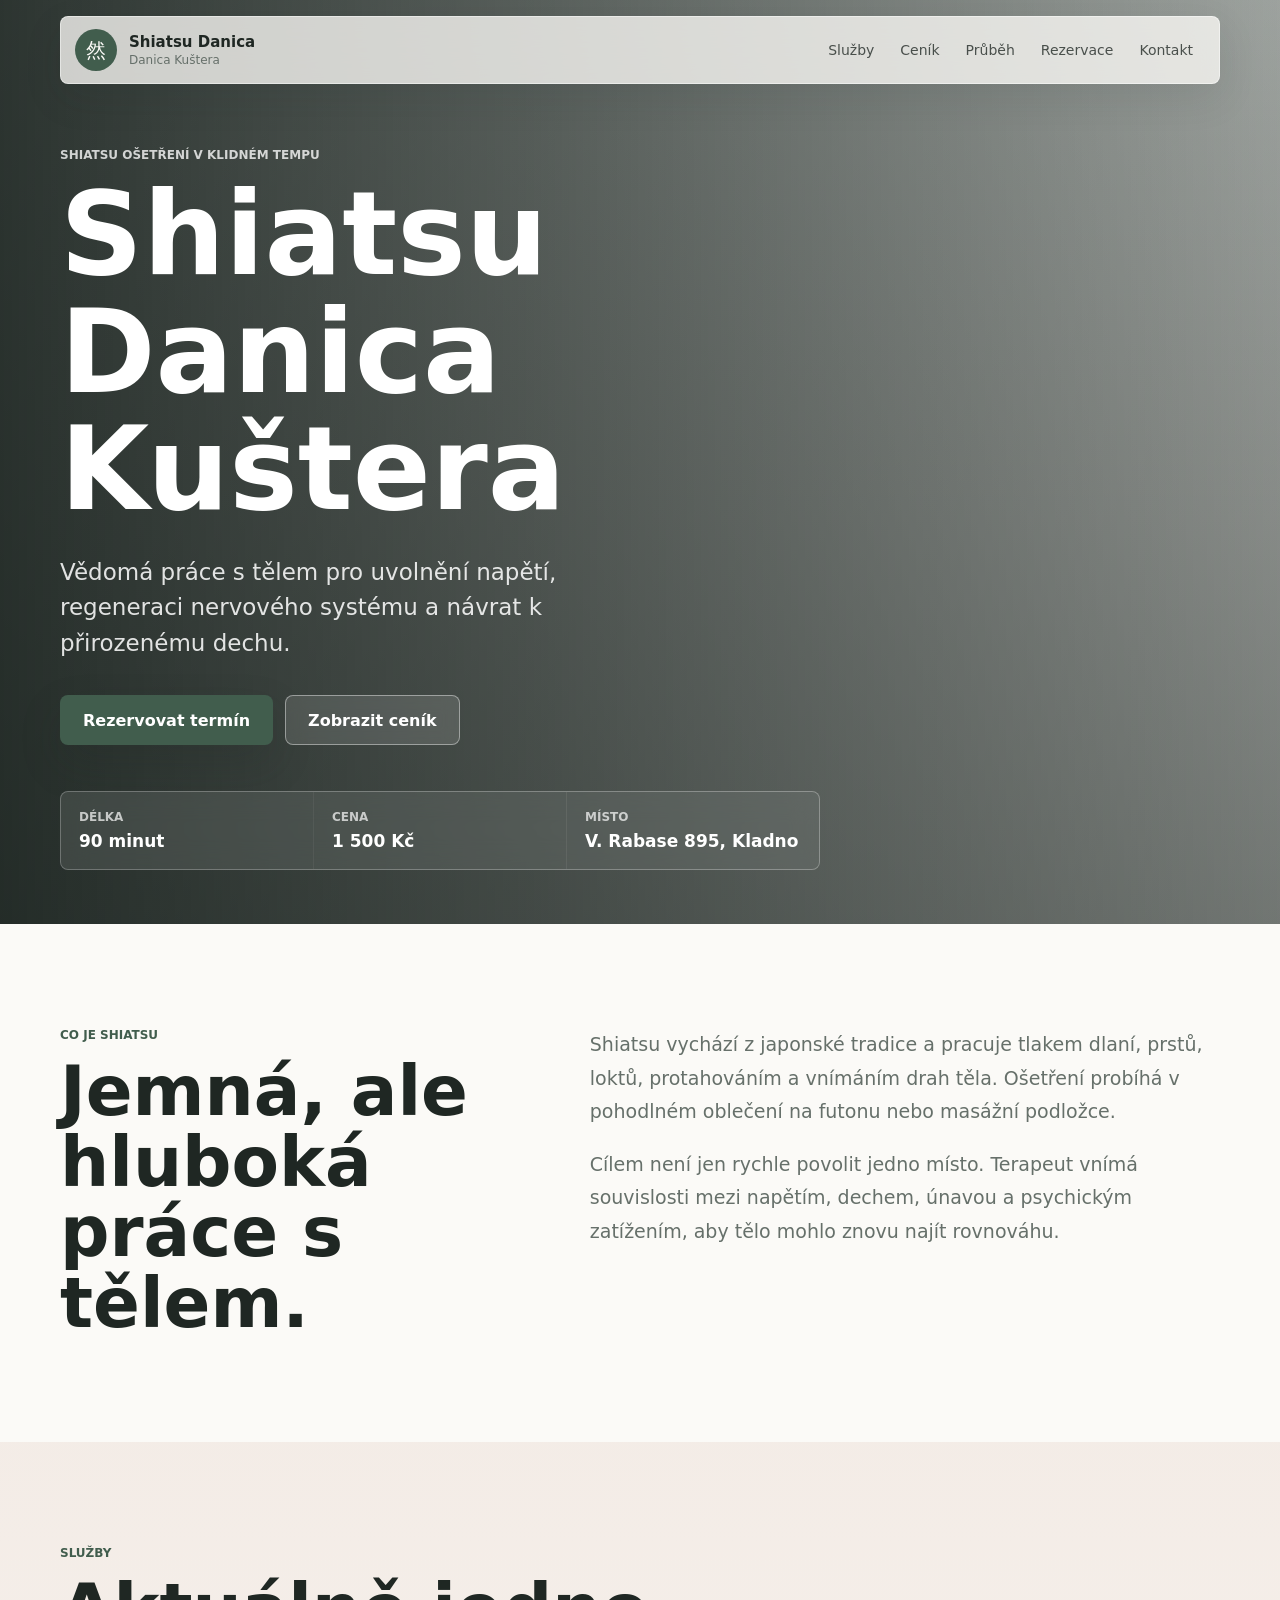
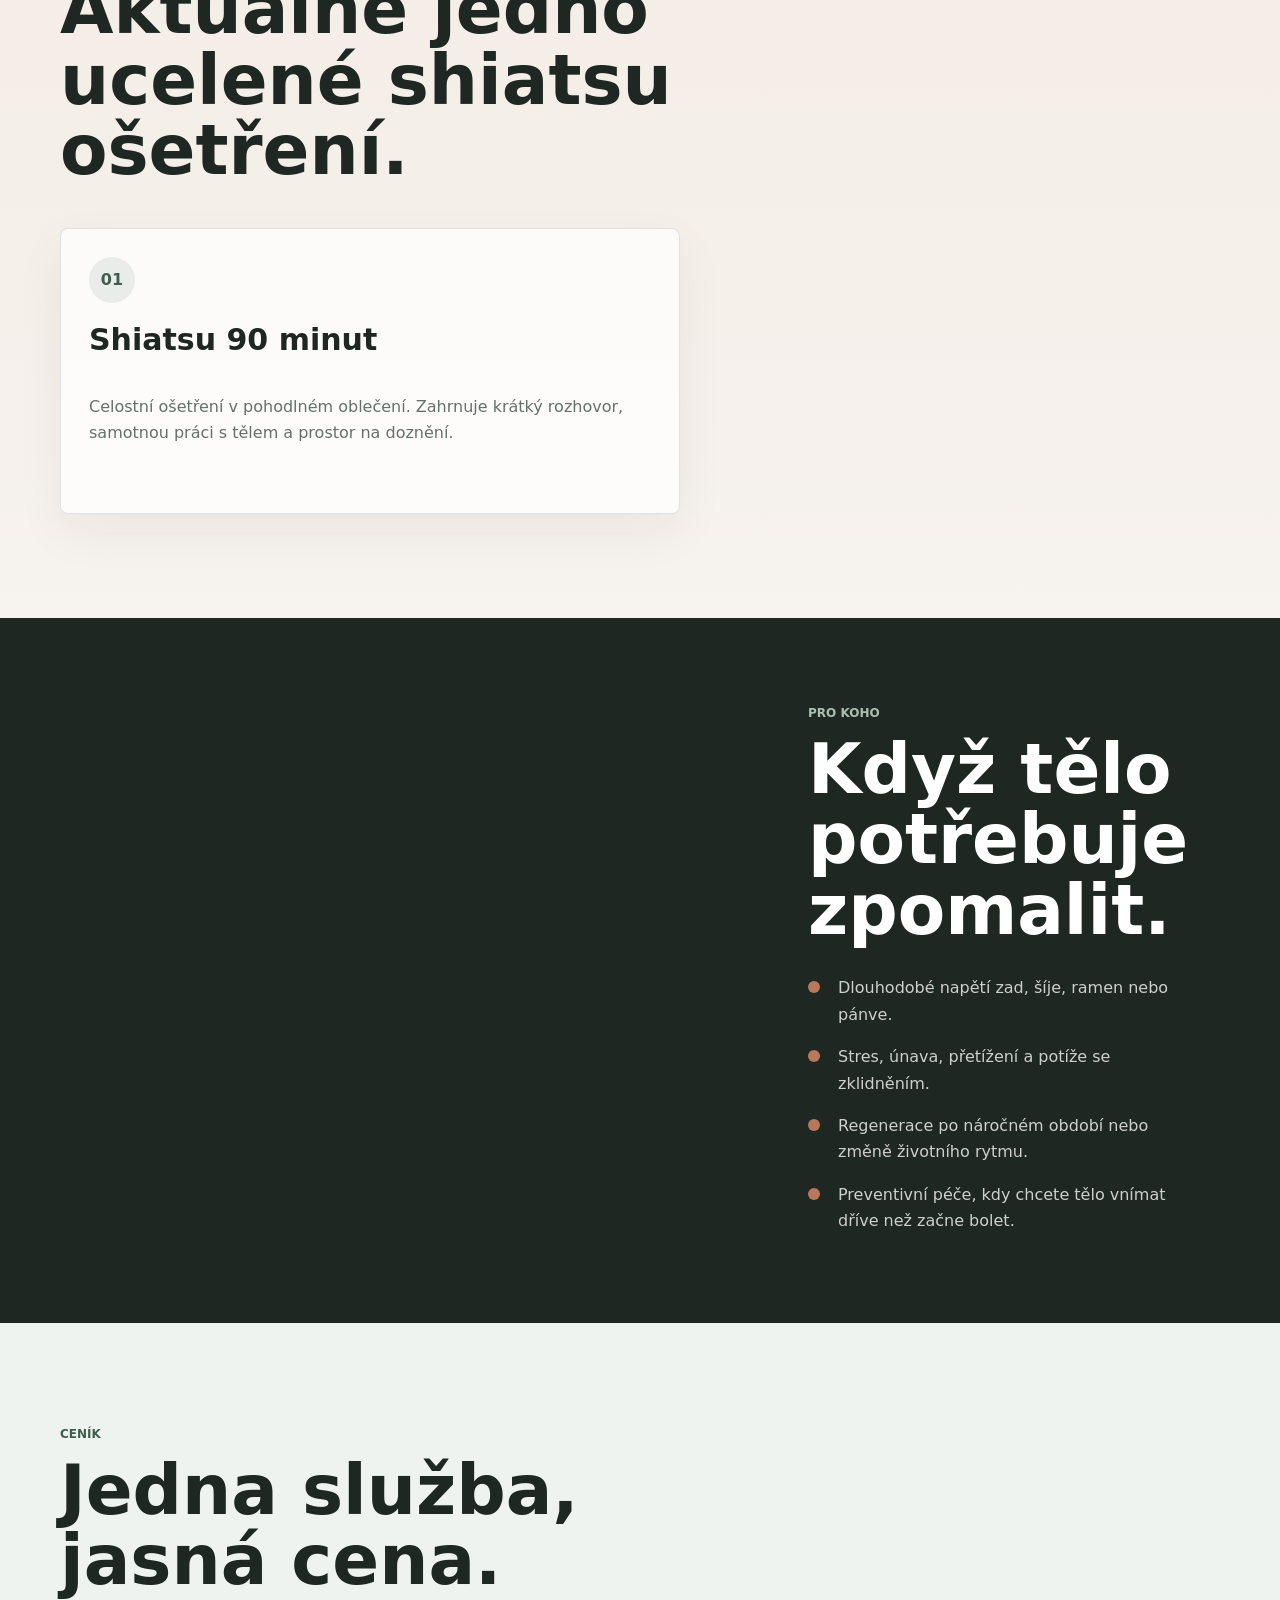
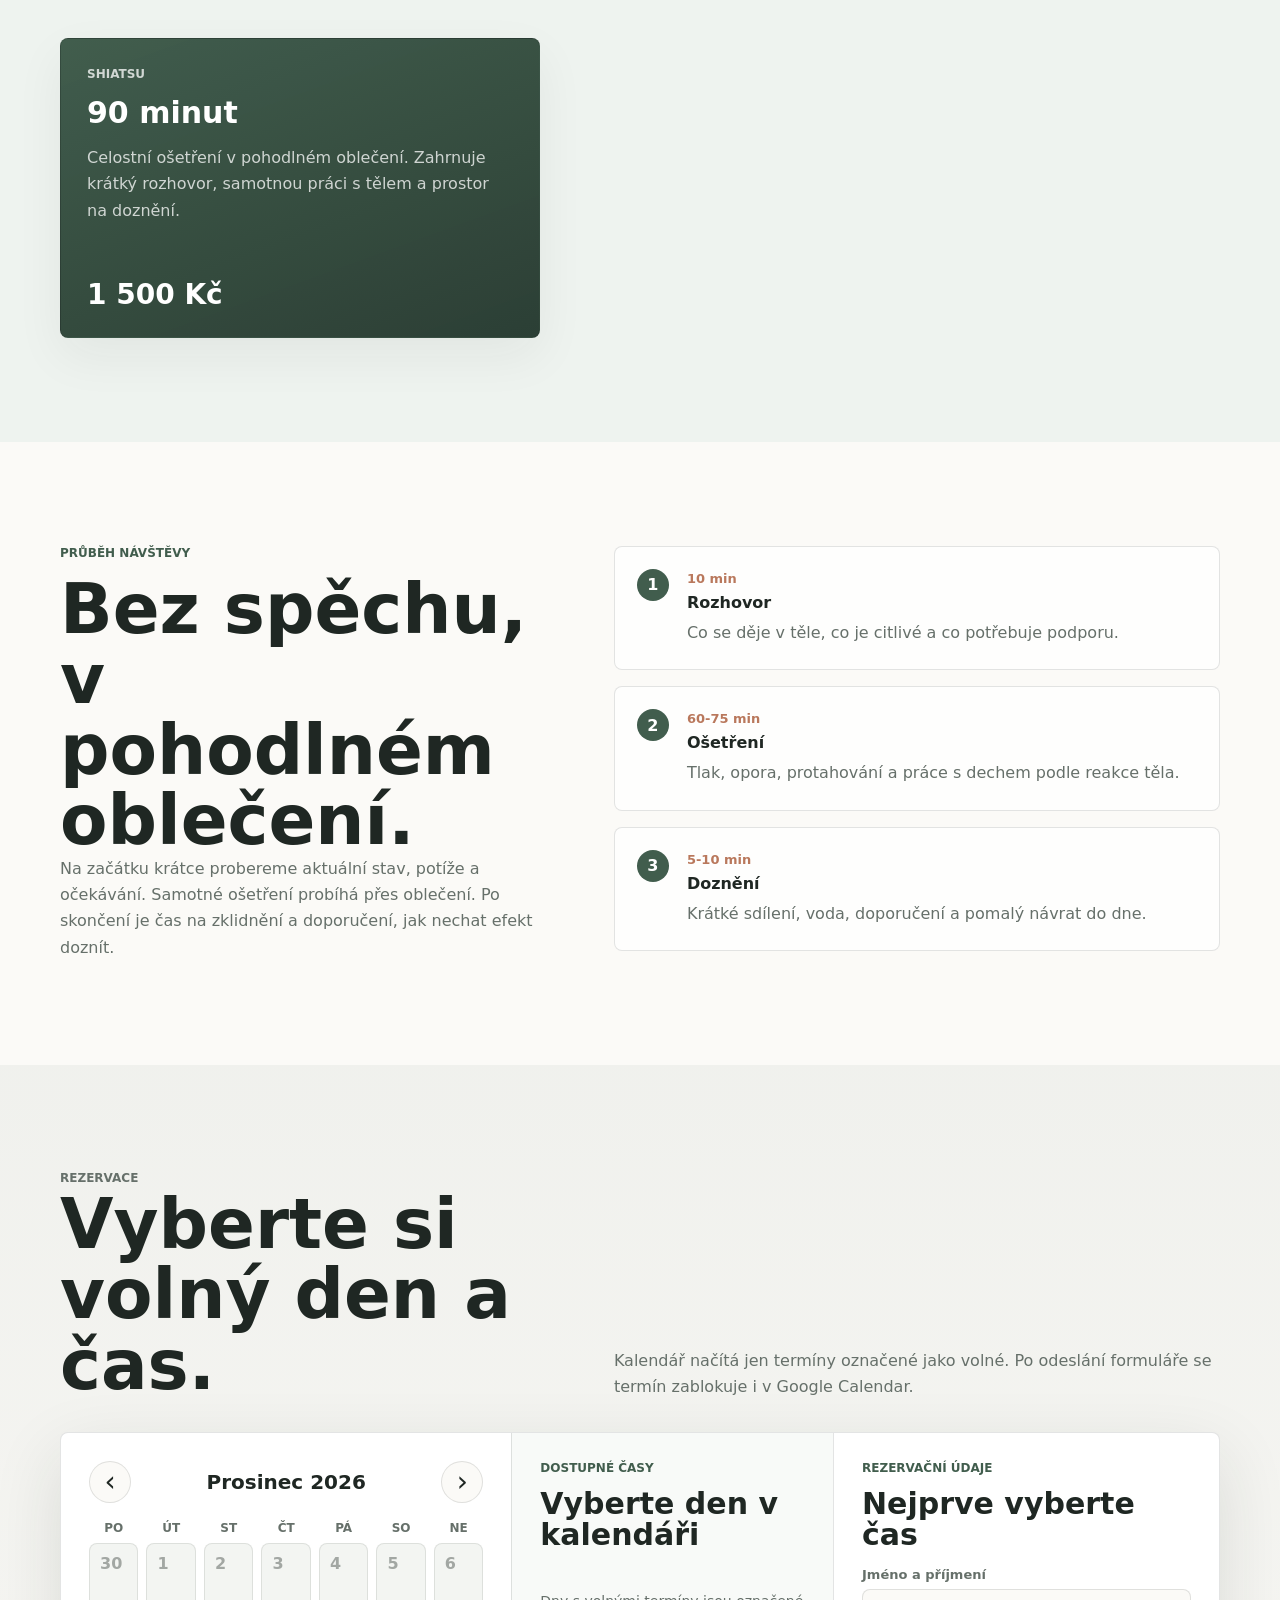
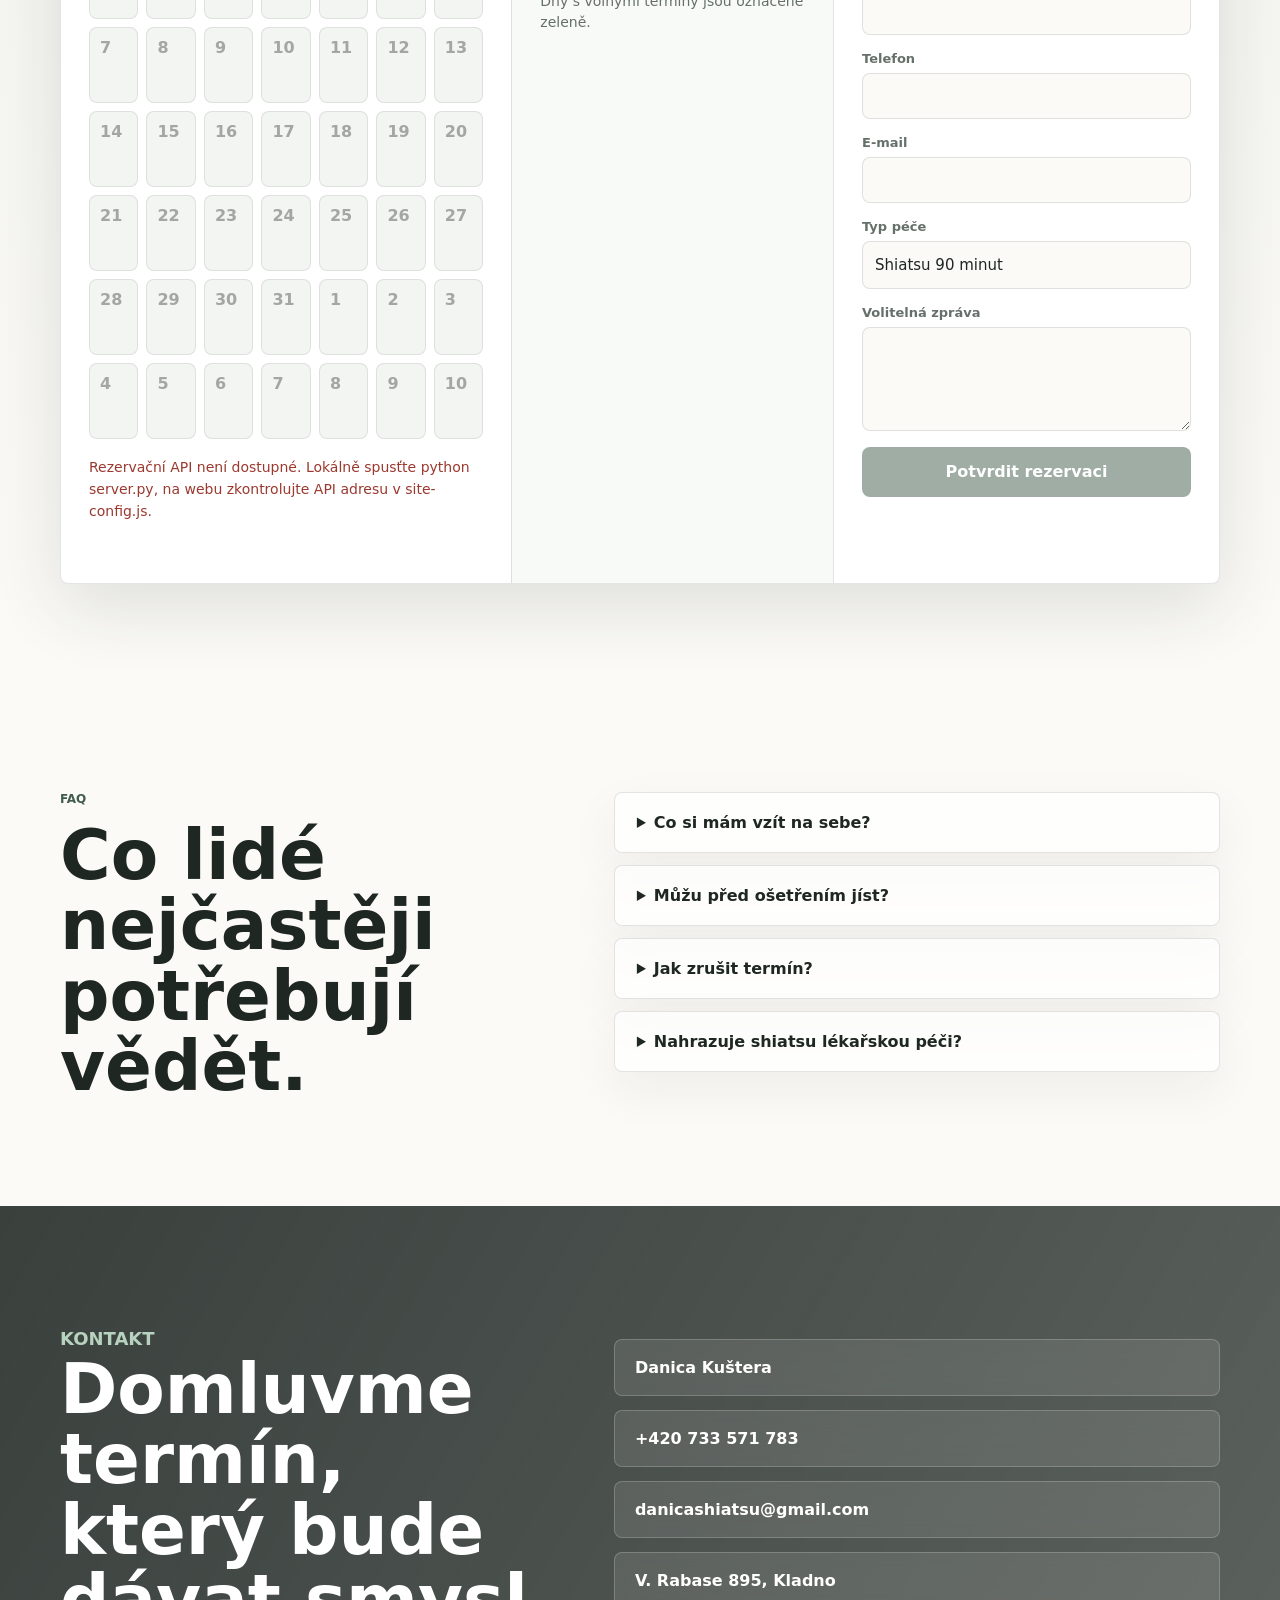
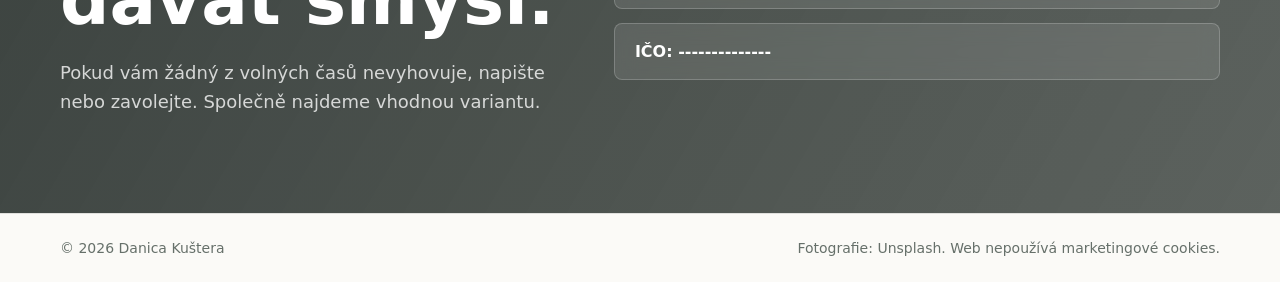
==== commit 610857e0: "Add files via upload" ====
--- a/index.html
+++ b/index.html
@@ -305,7 +305,7 @@
           <address class="contact-list">
             <span>Danica Kuštera</span>
             <a href="tel:+420733571783">+420 733 571 783</a>
-            <a href="mailto:ungabong@seznam.cz">ungabong@seznam.cz</a>
+            <a href="mailto:danicashiatsu@gmail.com">danicashiatsu@gmail.com</a>
             <span>V. Rabase 895, Kladno</span>
             <span>IČO: --------------</span>
           </address>
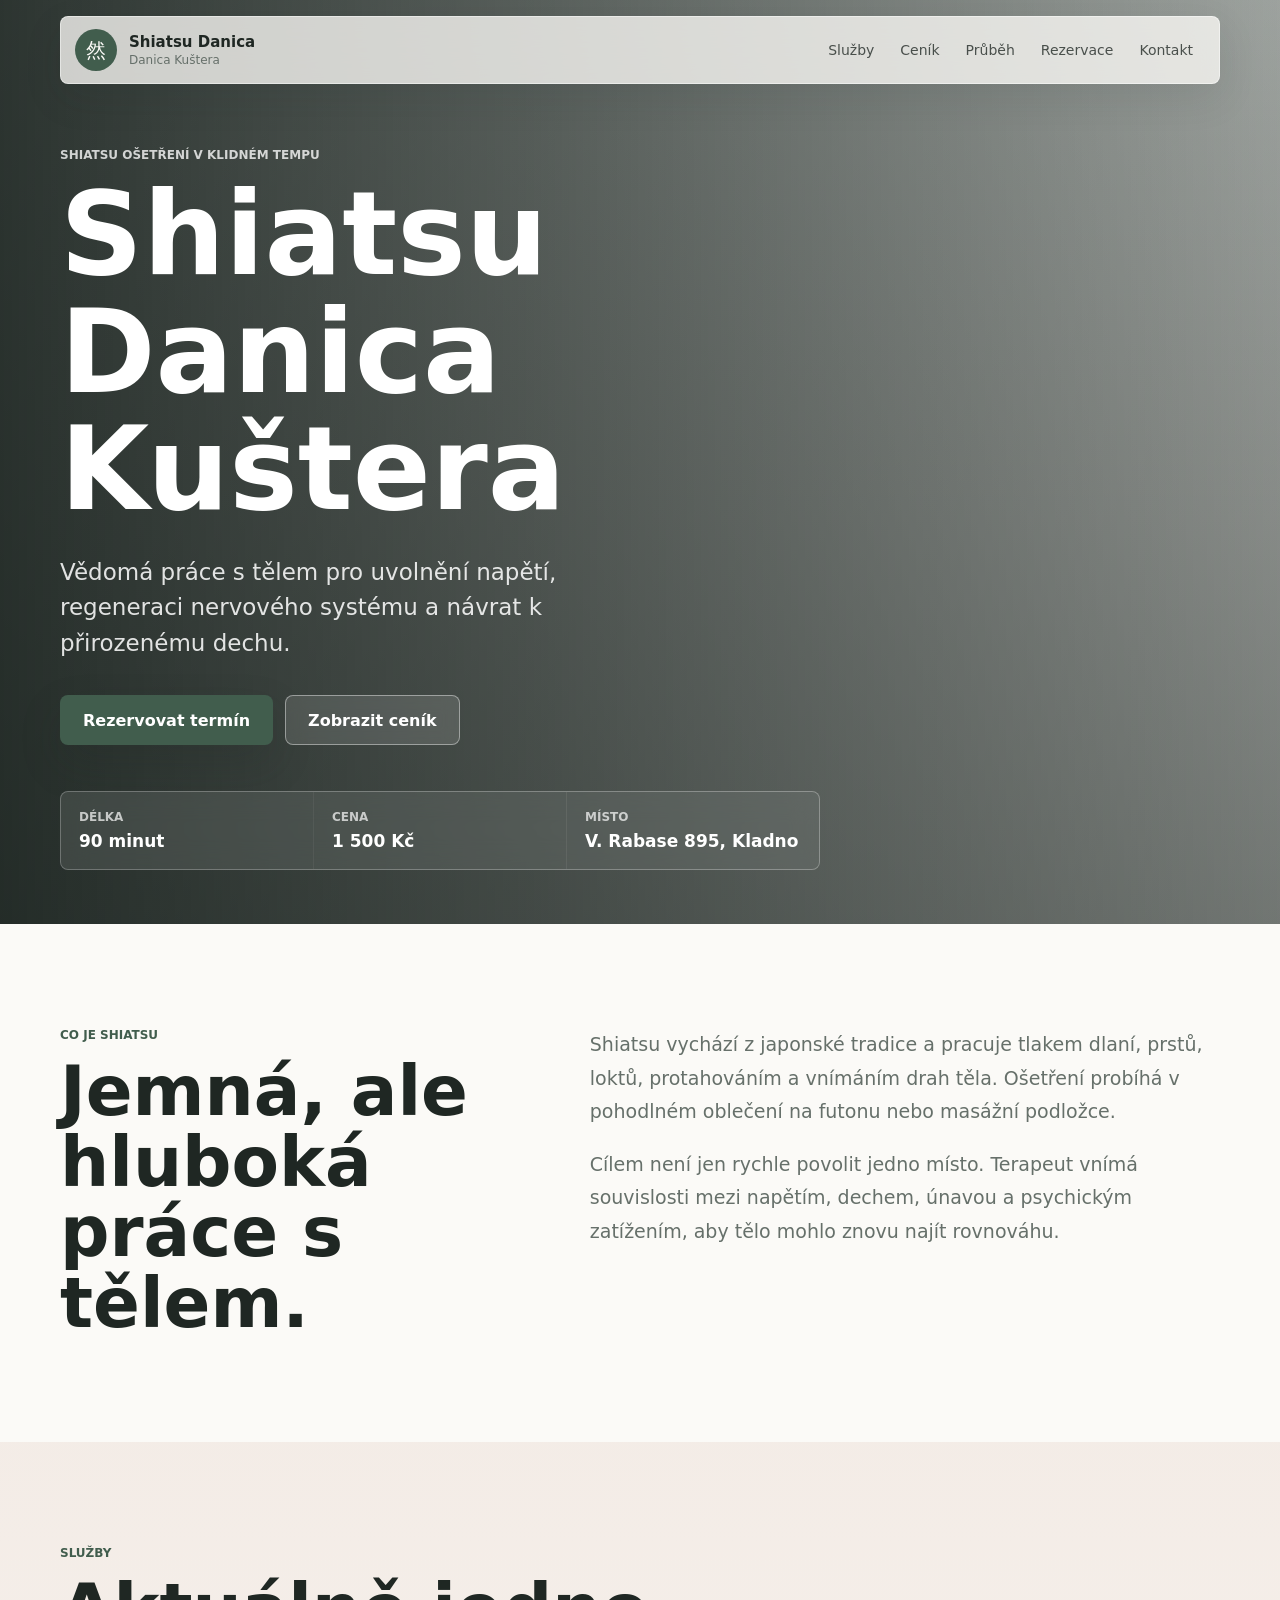
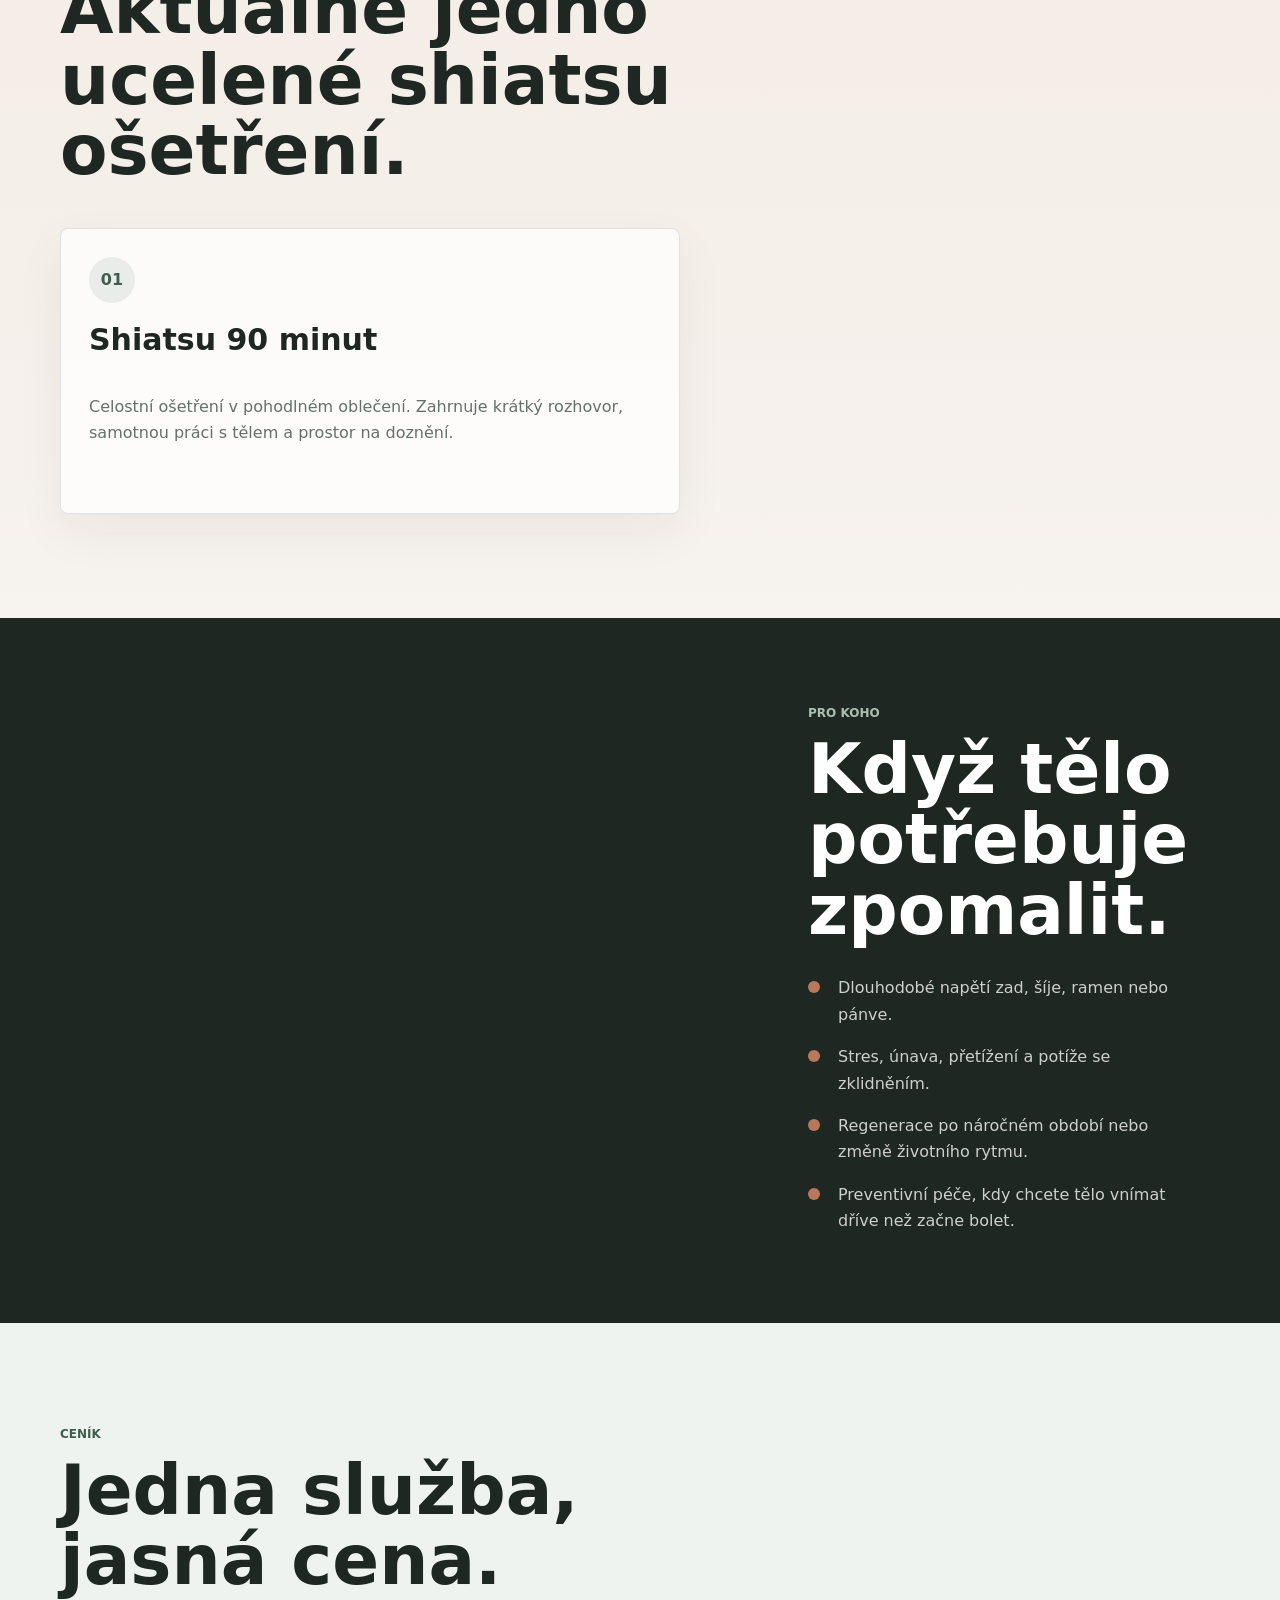
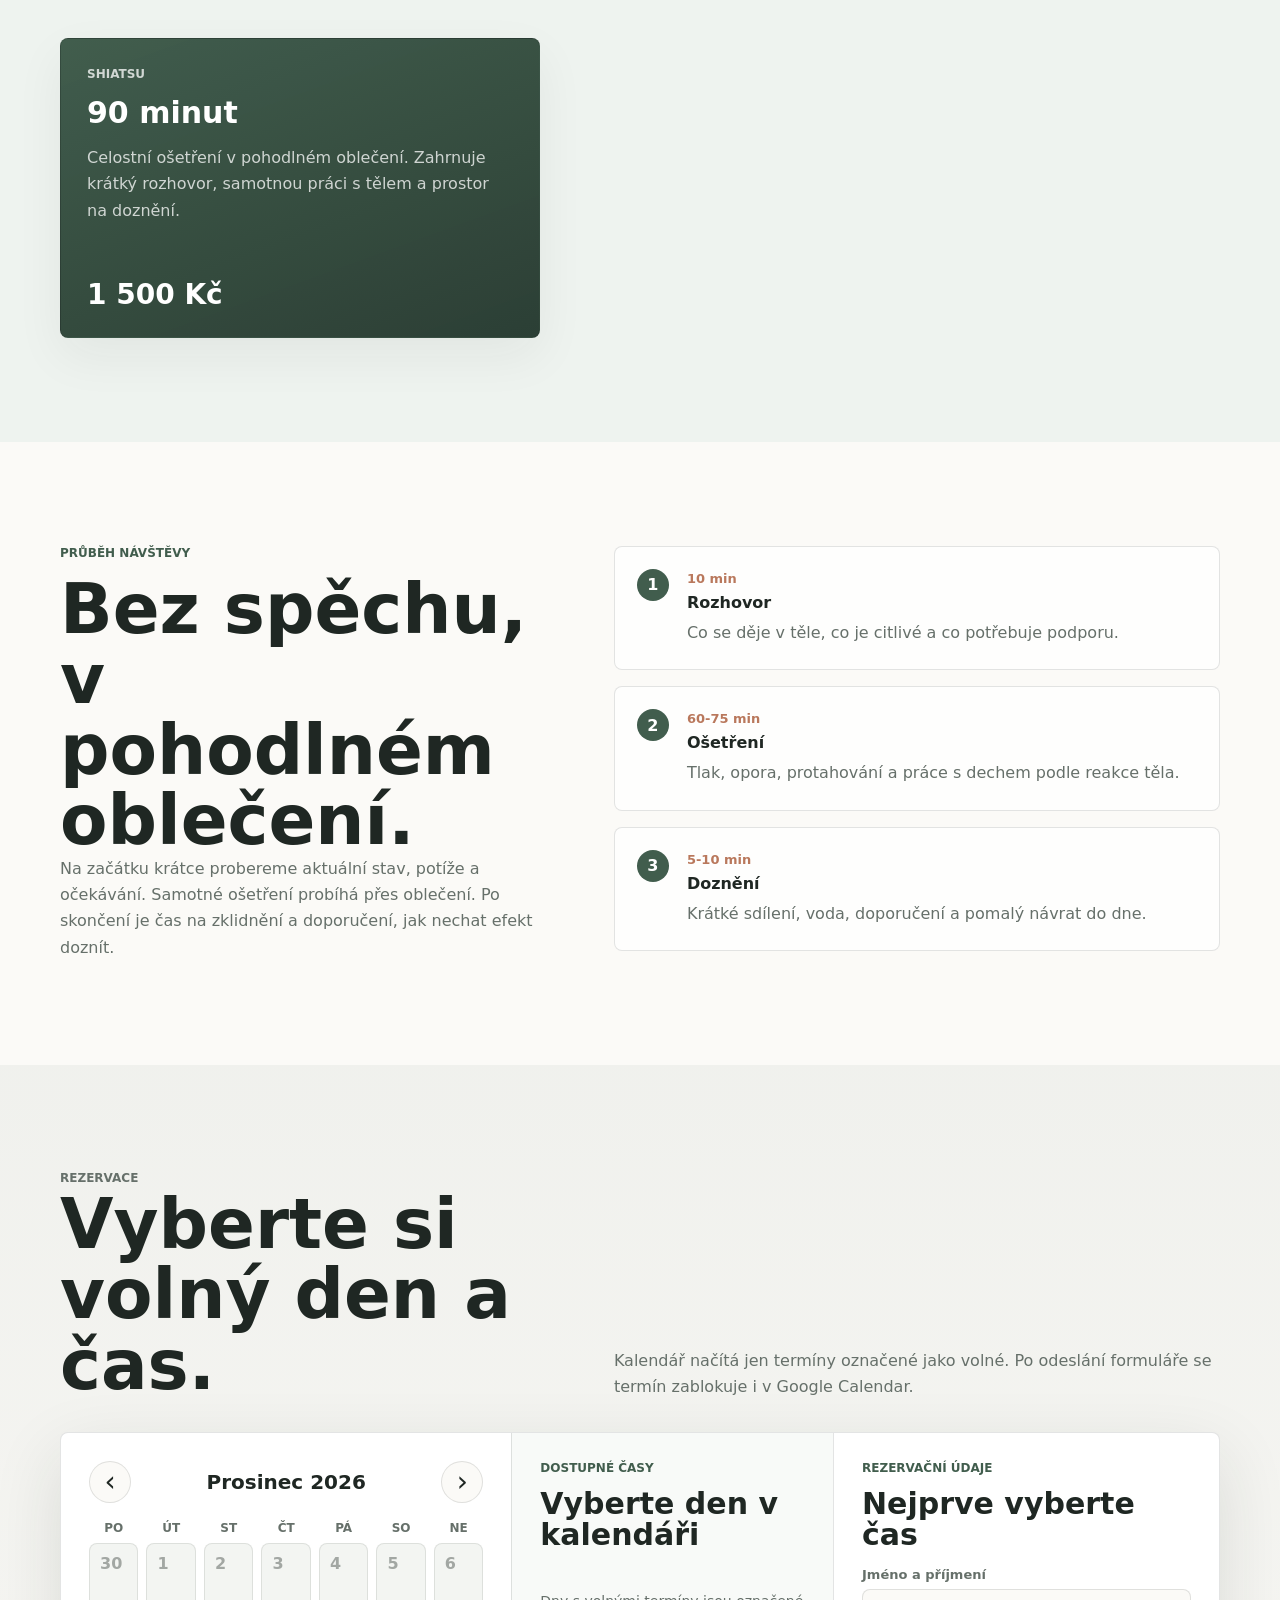
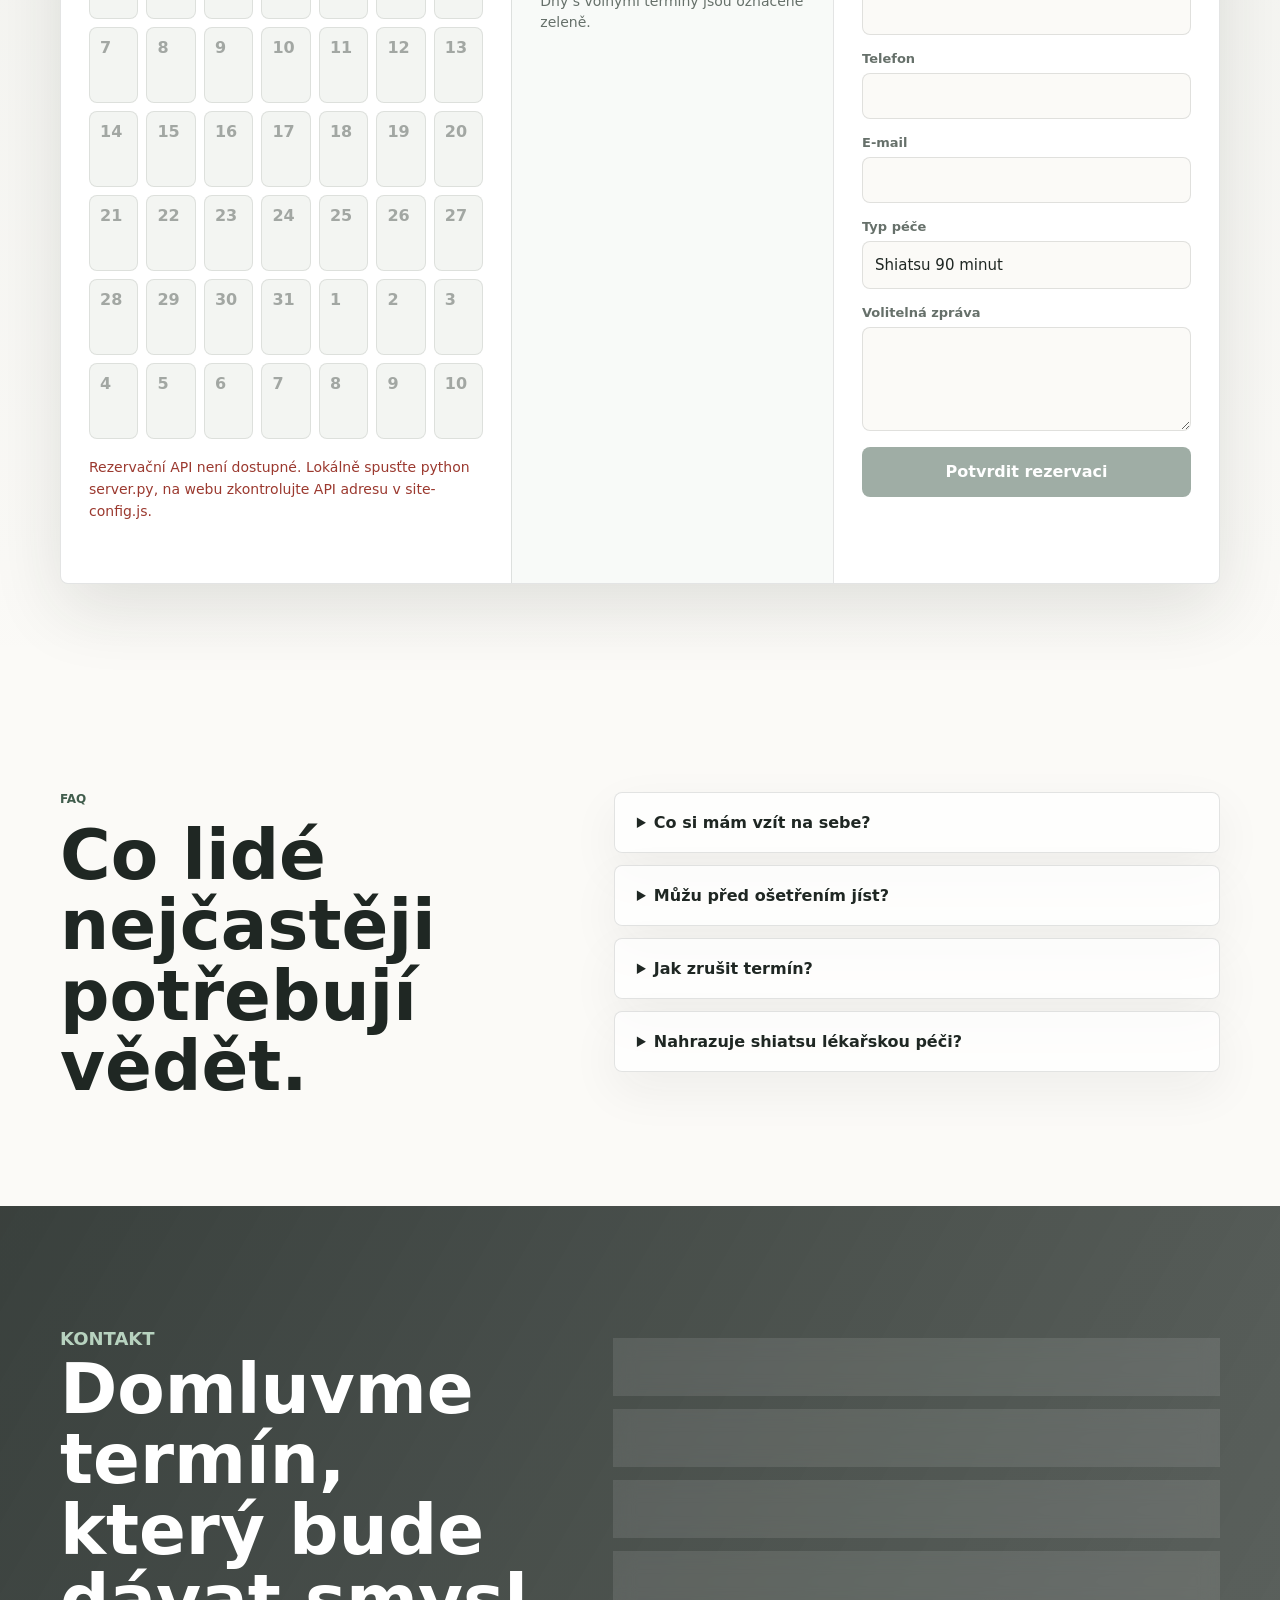
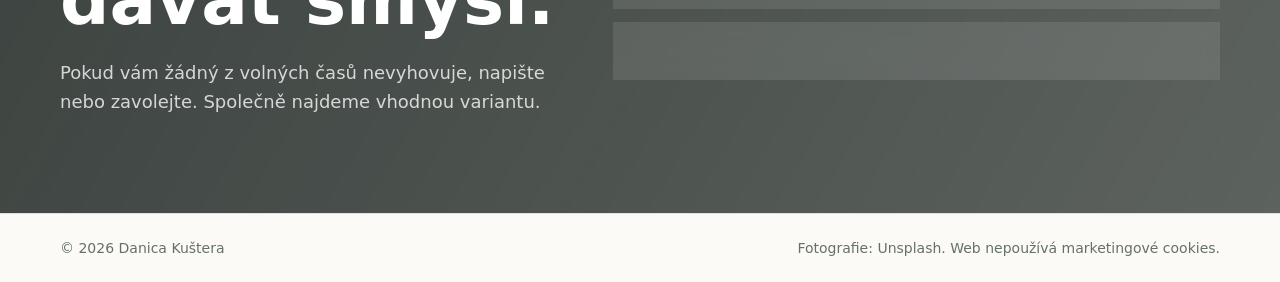
==== commit 80b3592d: "Add files via upload" ====
--- a/index.html
+++ b/index.html
@@ -8,6 +8,12 @@
       content="Shiatsu Danica Kuštera - klidná práce s tělem, rezervace termínu online a přehledný ceník."
     />
     <title>Shiatsu Danica Kuštera | Rezervace ošetření</title>
+    <link rel="icon" href="/favicon.ico" sizes="any" />
+    <link rel="icon" type="image/png" sizes="32x32" href="/favicon-32x32.png" />
+    <link rel="icon" type="image/png" sizes="16x16" href="/favicon-16x16.png" />
+    <link rel="apple-touch-icon" href="/apple-touch-icon.png" />
+    <link rel="manifest" href="/site.webmanifest" />
+    <meta name="theme-color" content="#365847" />
     <link rel="preconnect" href="https://images.unsplash.com" />
     <link rel="stylesheet" href="styles.css?v=6" />
   </head>
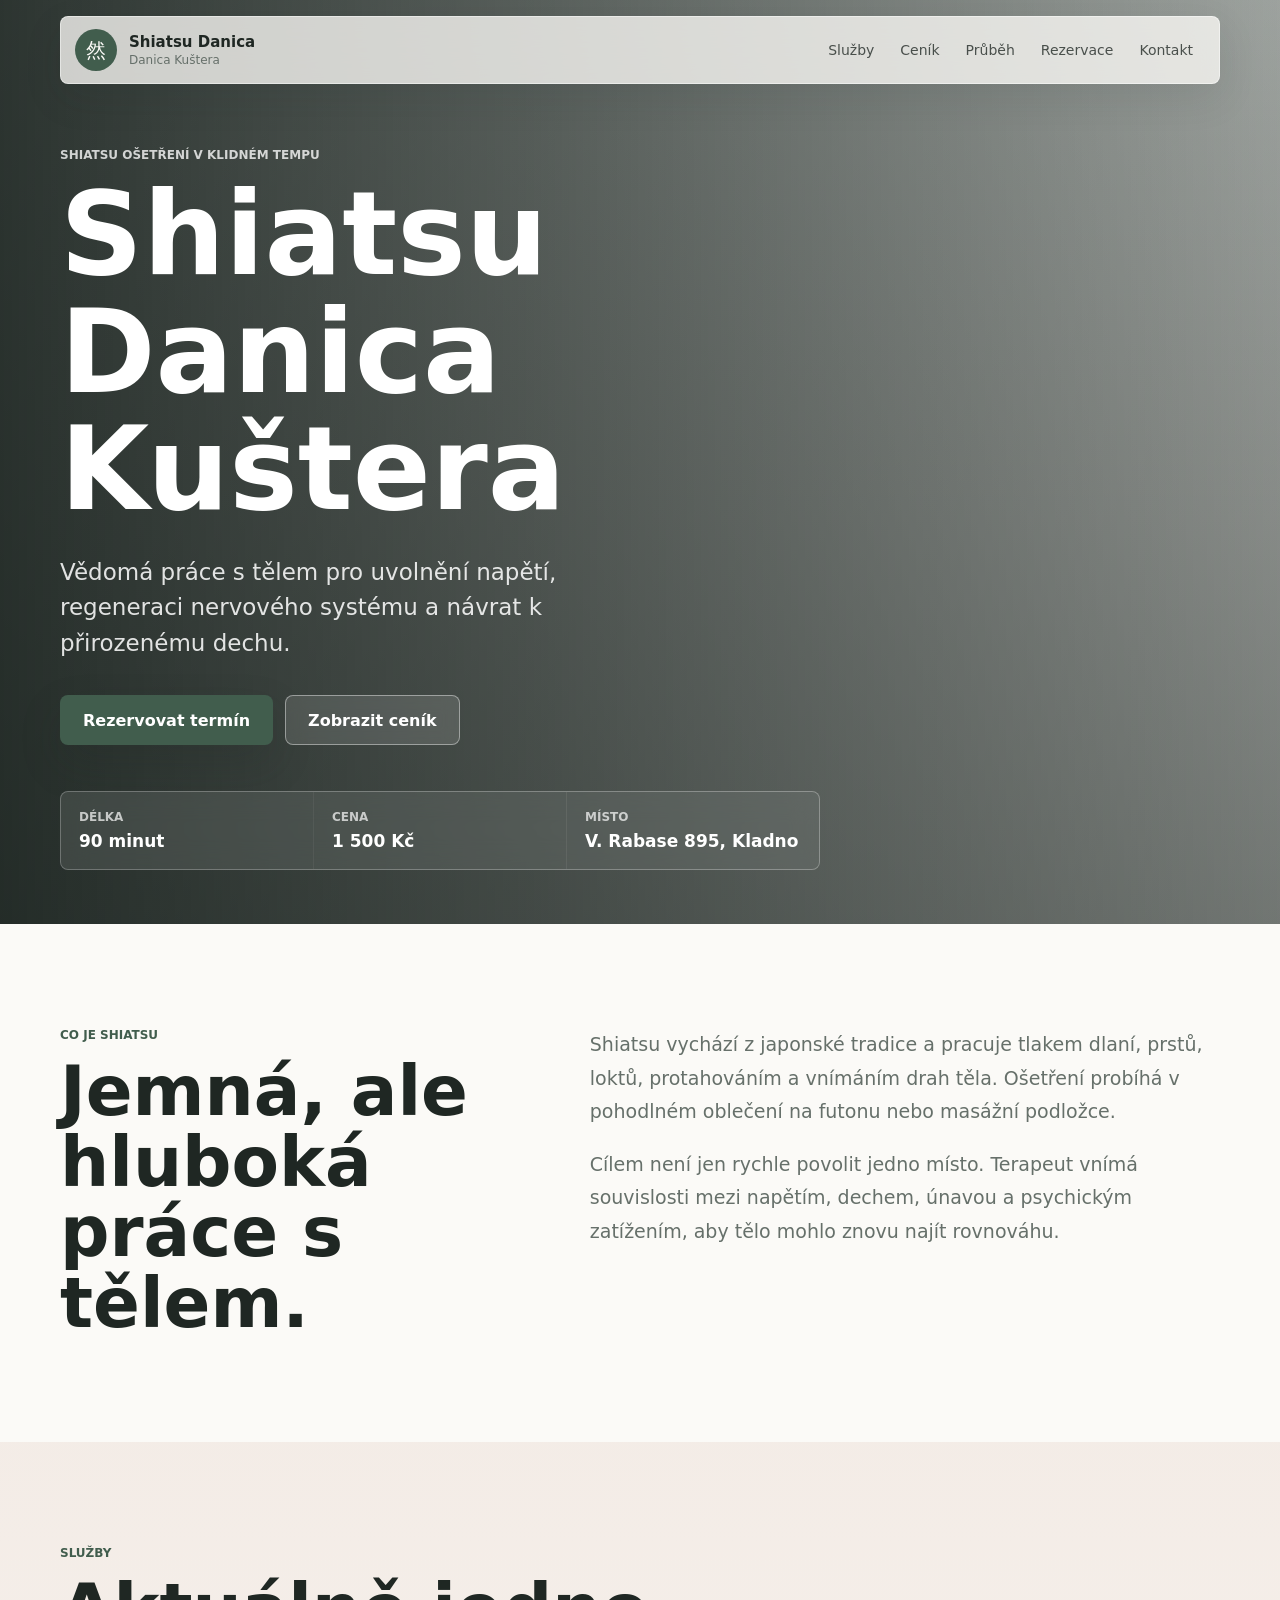
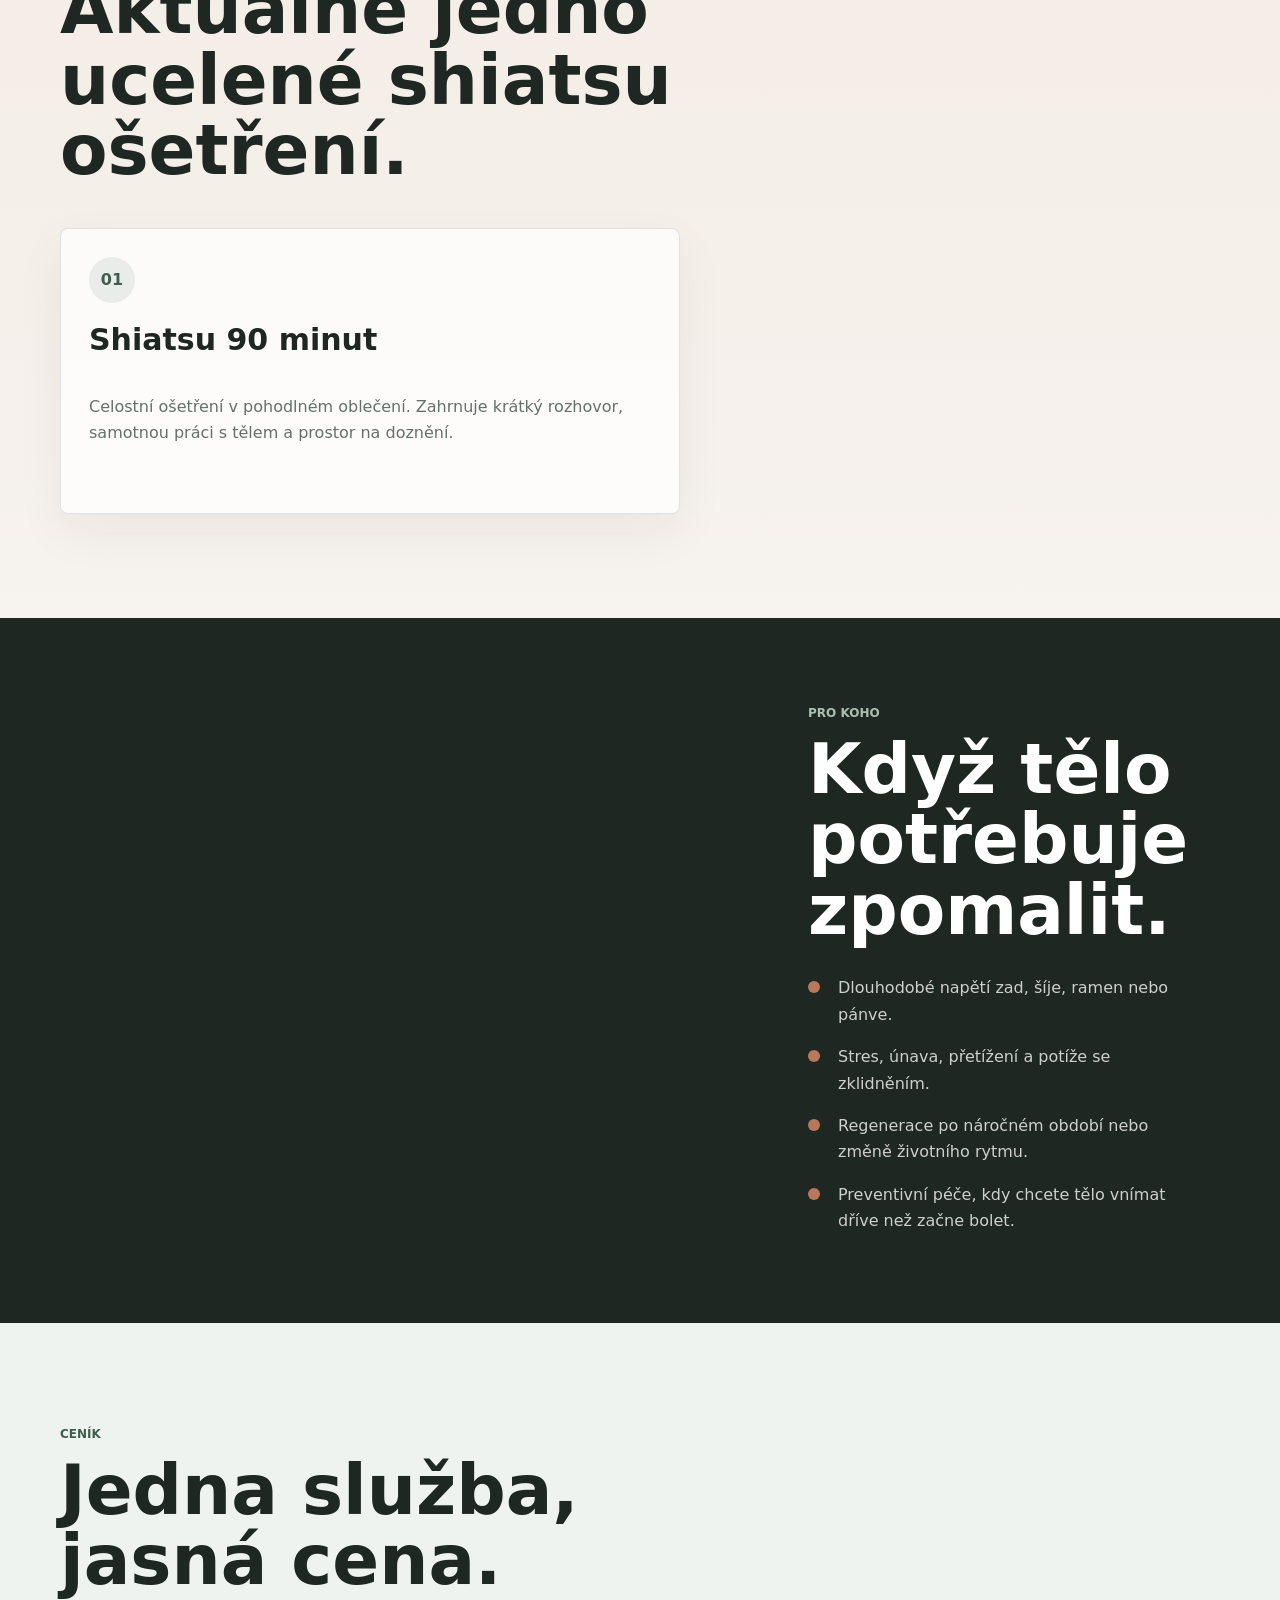
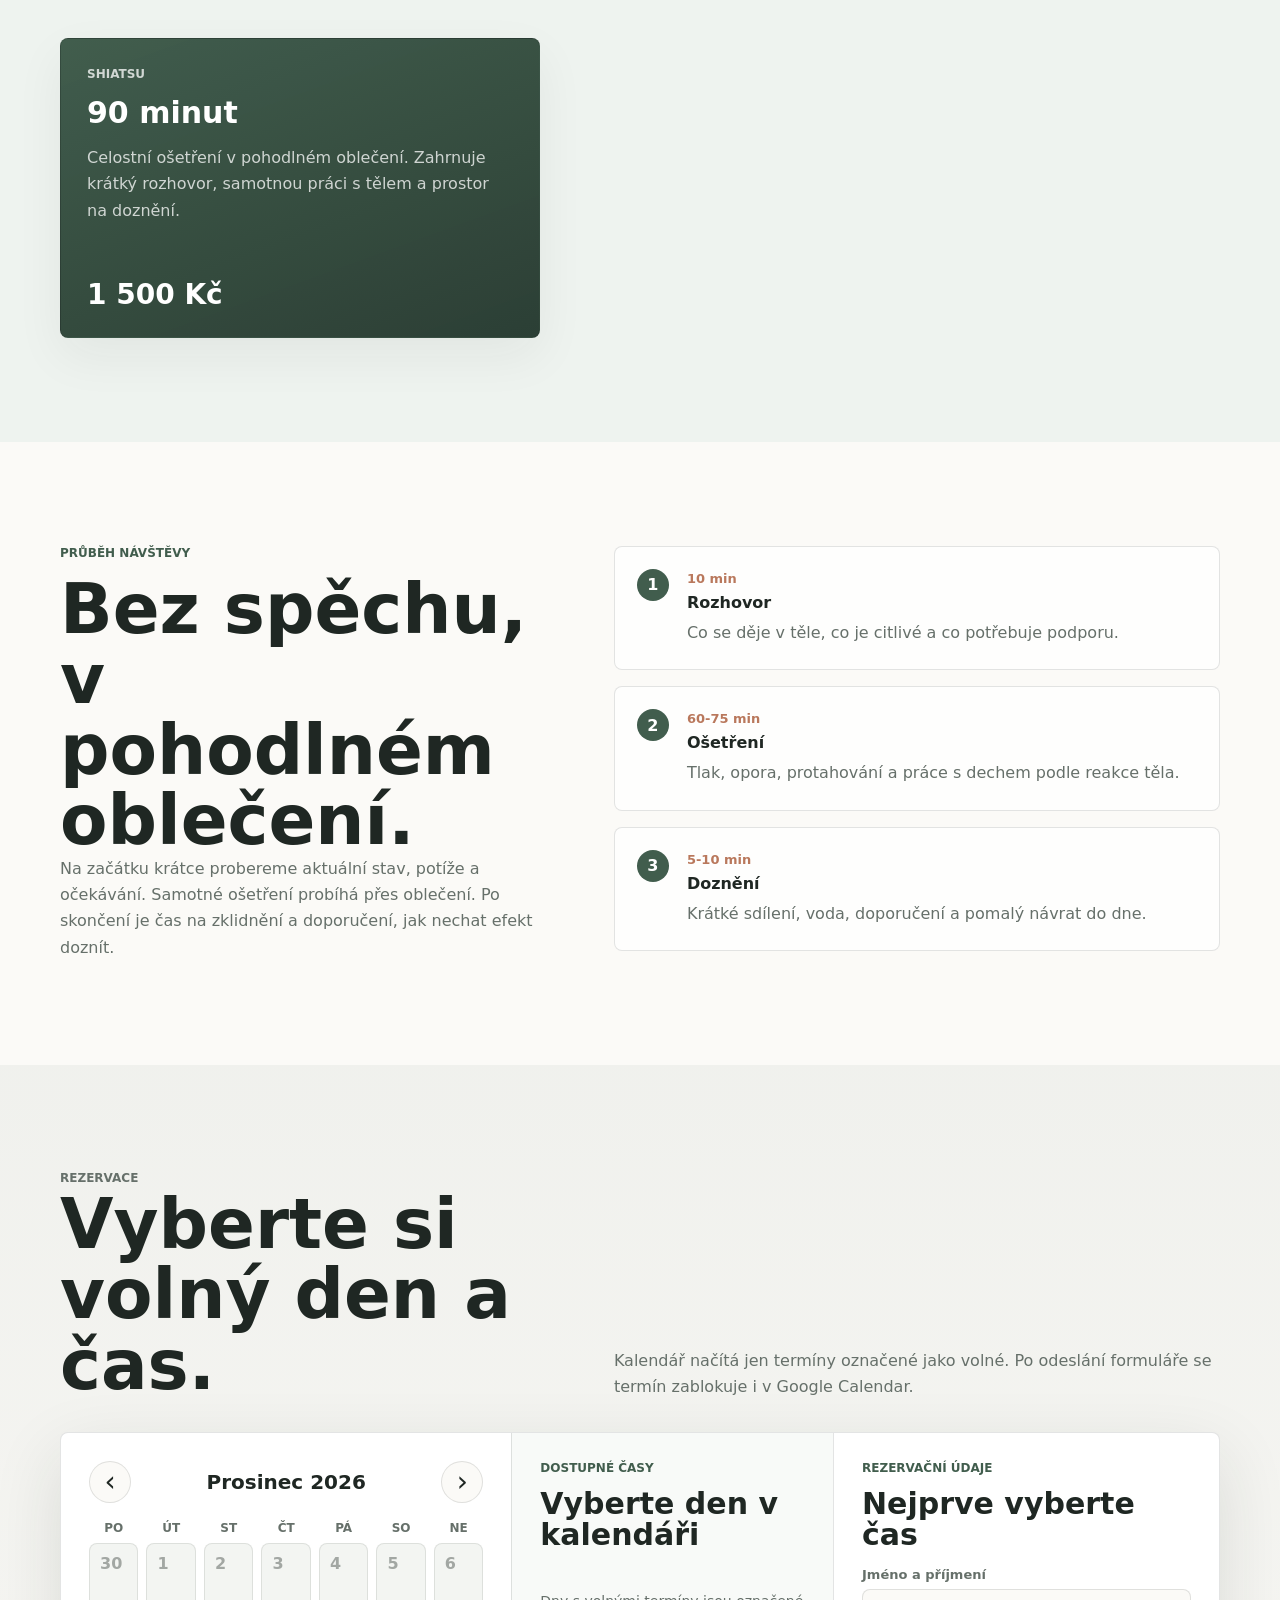
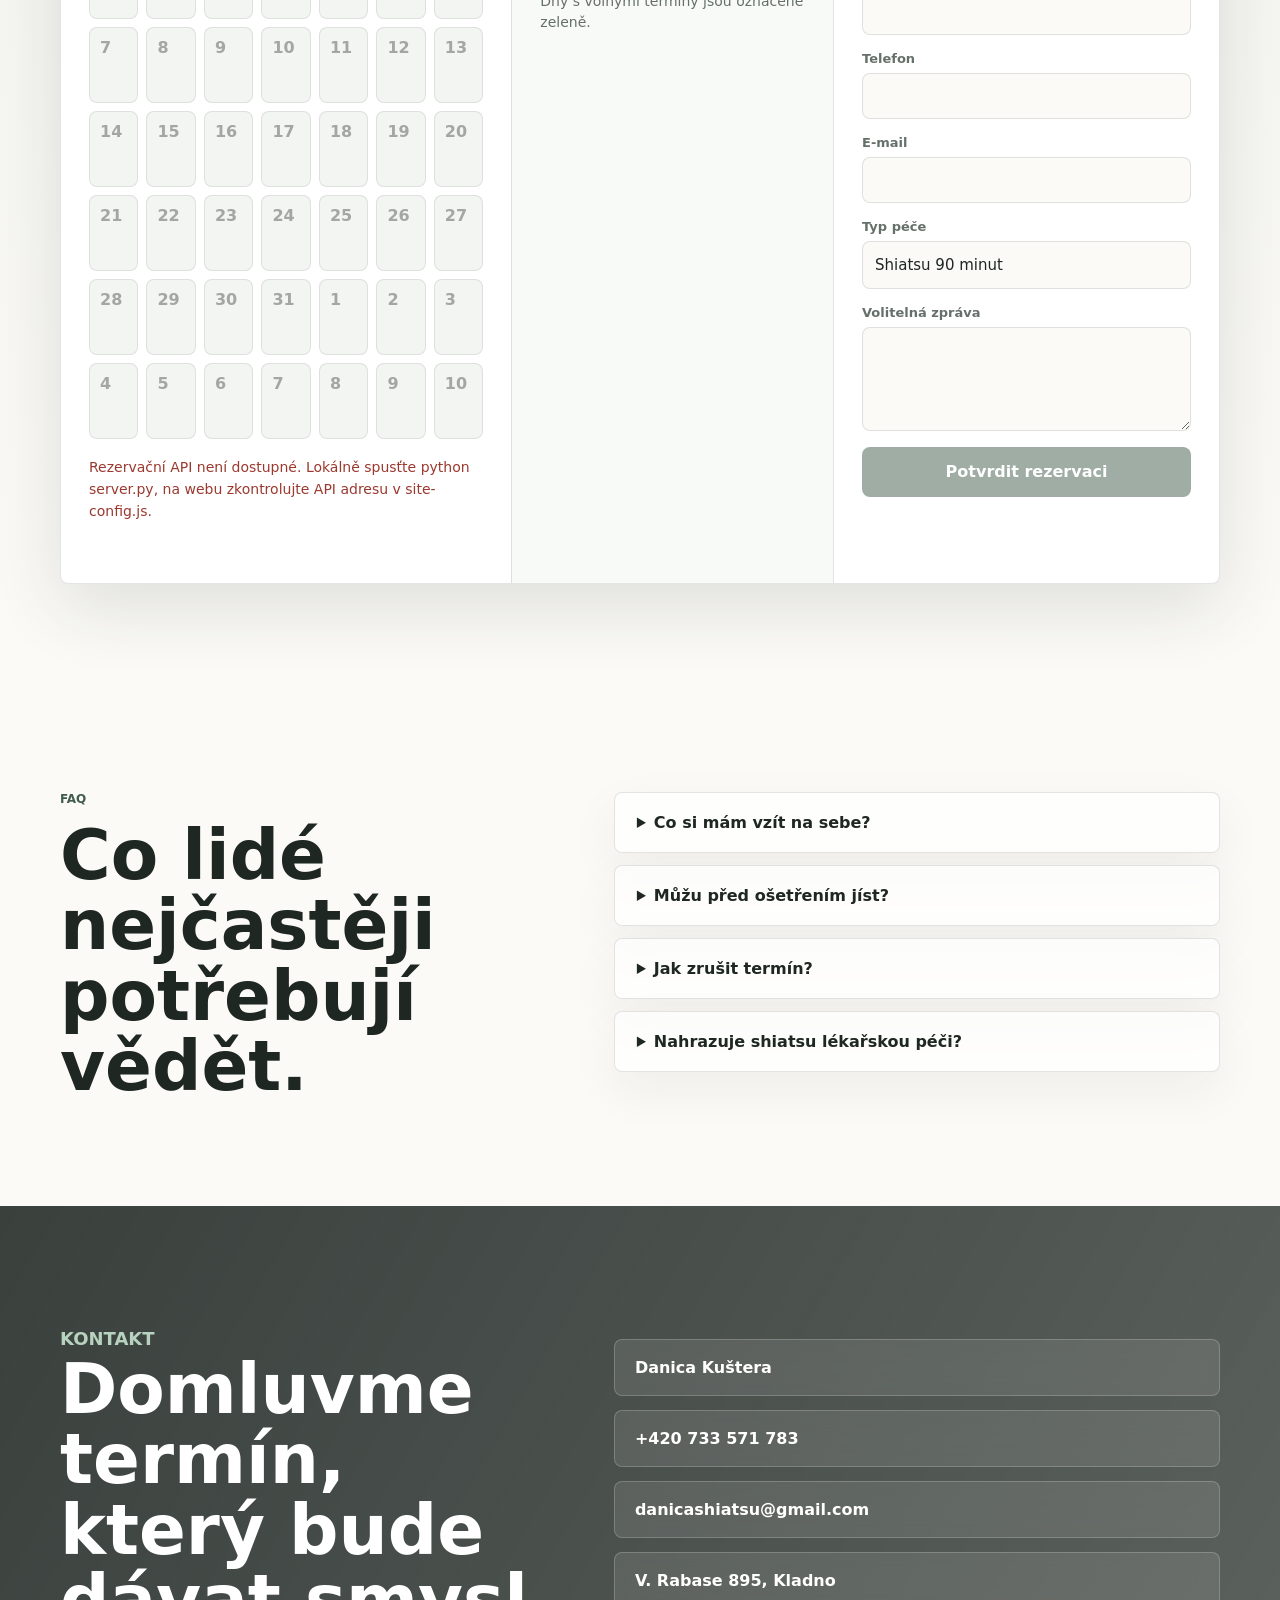
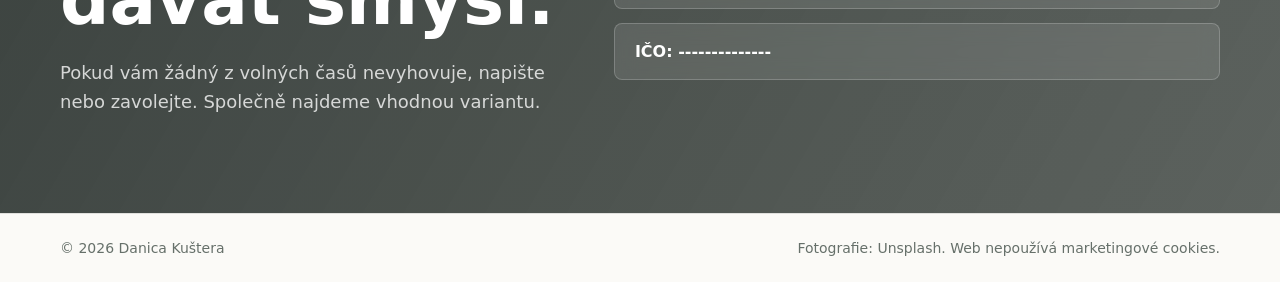
==== commit 6426b2d1: "Add files via upload" ====
--- a/index.html
+++ b/index.html
@@ -5,15 +5,70 @@
     <meta name="viewport" content="width=device-width, initial-scale=1" />
     <meta
       name="description"
-      content="Shiatsu Danica Kuštera - klidná práce s tělem, rezervace termínu online a přehledný ceník."
+      content="Shiatsu v Kladně s Danicou Kušterou. Ošetření 90 minut za 1 500 Kč, adresa V. Rabase 895, online rezervace volného termínu."
     />
-    <title>Shiatsu Danica Kuštera | Rezervace ošetření</title>
+    <title>Shiatsu Kladno | Danica Kuštera | Rezervace online</title>
+    <link rel="canonical" href="https://shiatsudanica.github.io/" />
     <link rel="icon" href="/favicon.ico" sizes="any" />
     <link rel="icon" type="image/png" sizes="32x32" href="/favicon-32x32.png" />
     <link rel="icon" type="image/png" sizes="16x16" href="/favicon-16x16.png" />
     <link rel="apple-touch-icon" href="/apple-touch-icon.png" />
     <link rel="manifest" href="/site.webmanifest" />
     <meta name="theme-color" content="#365847" />
+    <meta property="og:type" content="website" />
+    <meta property="og:locale" content="cs_CZ" />
+    <meta property="og:site_name" content="Shiatsu Danica" />
+    <meta property="og:title" content="Shiatsu Kladno | Danica Kuštera" />
+    <meta
+      property="og:description"
+      content="Klidné shiatsu ošetření v Kladně. 90 minut za 1 500 Kč, online rezervace volného termínu."
+    />
+    <meta property="og:url" content="https://shiatsudanica.github.io/" />
+    <meta property="og:image" content="https://shiatsudanica.github.io/icon-512.png" />
+    <meta name="twitter:card" content="summary" />
+    <meta name="twitter:title" content="Shiatsu Kladno | Danica Kuštera" />
+    <meta
+      name="twitter:description"
+      content="Shiatsu ošetření v Kladně, 90 minut za 1 500 Kč. Rezervace termínu online."
+    />
+    <meta name="twitter:image" content="https://shiatsudanica.github.io/icon-512.png" />
+    <script type="application/ld+json">
+      {
+        "@context": "https://schema.org",
+        "@type": "HealthAndBeautyBusiness",
+        "@id": "https://shiatsudanica.github.io/#business",
+        "name": "Shiatsu Danica Kuštera",
+        "alternateName": "Shiatsu Danica",
+        "url": "https://shiatsudanica.github.io/",
+        "logo": "https://shiatsudanica.github.io/icon-512.png",
+        "image": "https://shiatsudanica.github.io/icon-512.png",
+        "description": "Shiatsu ošetření v Kladně s možností online rezervace volného termínu.",
+        "telephone": "+420733571783",
+        "email": "danicashiatsu@gmail.com",
+        "priceRange": "1500 Kč",
+        "address": {
+          "@type": "PostalAddress",
+          "streetAddress": "V. Rabase 895",
+          "addressLocality": "Kladno",
+          "addressCountry": "CZ"
+        },
+        "areaServed": {
+          "@type": "City",
+          "name": "Kladno"
+        },
+        "makesOffer": {
+          "@type": "Offer",
+          "price": "1500",
+          "priceCurrency": "CZK",
+          "itemOffered": {
+            "@type": "Service",
+            "name": "Shiatsu 90 minut",
+            "serviceType": "Shiatsu ošetření",
+            "description": "Celostní shiatsu ošetření v pohodlném oblečení."
+          }
+        }
+      }
+    </script>
     <link rel="preconnect" href="https://images.unsplash.com" />
     <link rel="stylesheet" href="styles.css?v=6" />
   </head>
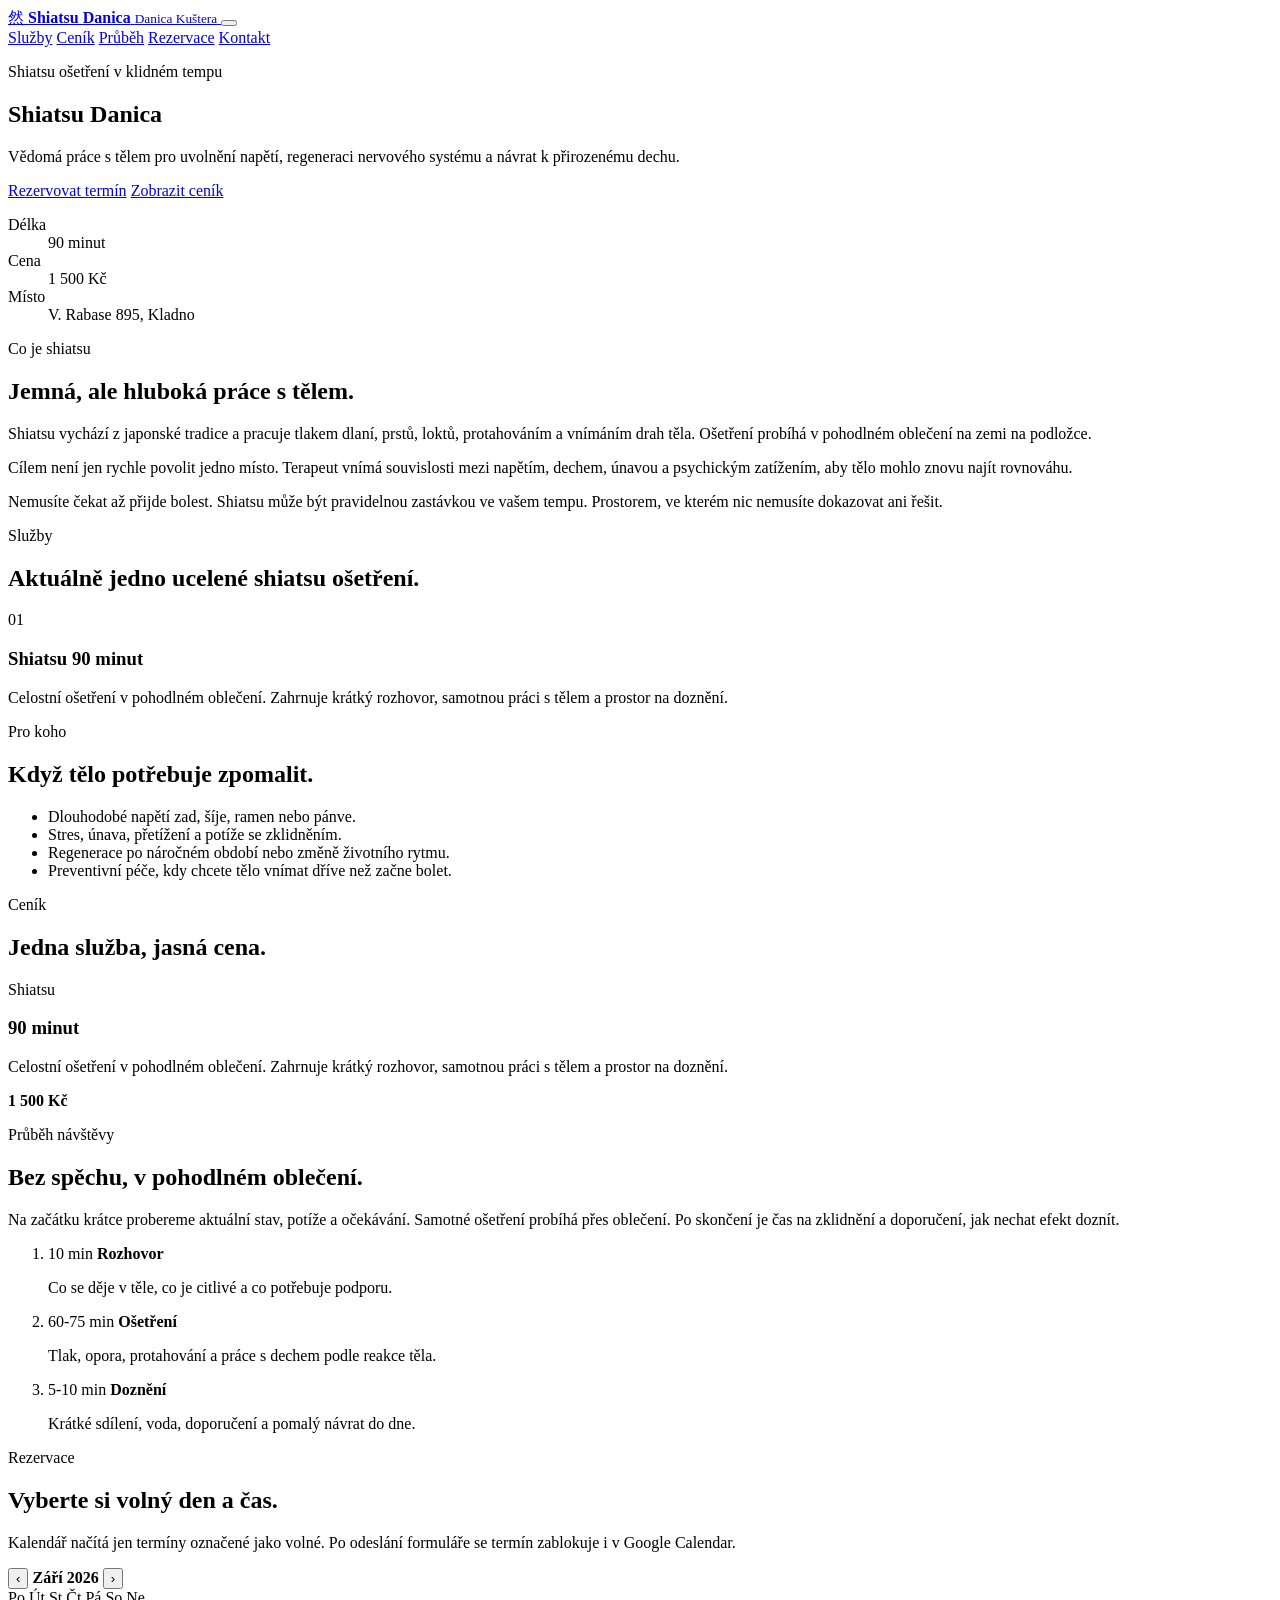
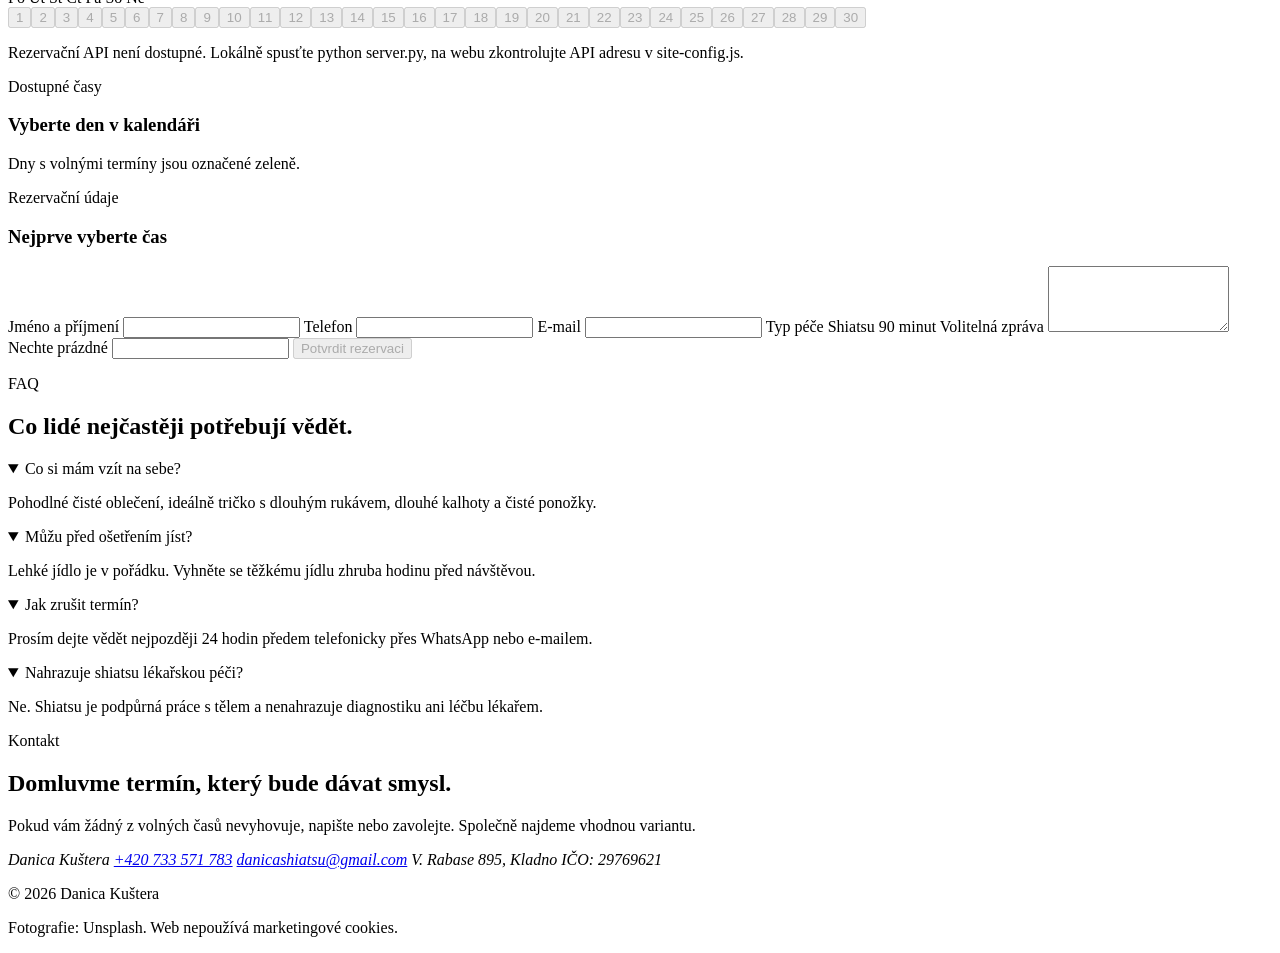
==== commit 592fb4d1: "Add files via upload" ====
--- a/index.html
+++ b/index.html
@@ -1,37 +1,28 @@
-<!doctype html>
-<html lang="cs">
-  <head>
-    <meta charset="utf-8" />
-    <meta name="viewport" content="width=device-width, initial-scale=1" />
-    <meta
-      name="description"
-      content="Shiatsu v Kladně s Danicou Kušterou. Ošetření 90 minut za 1 500 Kč, adresa V. Rabase 895, online rezervace volného termínu."
-    />
+<!DOCTYPE html>
+<!-- saved from url=(0106)file:///C:/Users/Danica/Desktop/Shiatsu%20Kladno%20_%20Danica%20Ku%C5%A1tera%20_%20Rezervace%20online.html -->
+<html lang="cs" class=" idc0_343 tueexmgjkp"><head><meta http-equiv="Content-Type" content="text/html; charset=UTF-8">
+    
+    <meta name="viewport" content="width=device-width, initial-scale=1">
+    <meta name="description" content="Shiatsu v Kladně s Danicou Kušterou. Ošetření 90 minut za 1 500 Kč, adresa V. Rabase 895, online rezervace volného termínu.">
     <title>Shiatsu Kladno | Danica Kuštera | Rezervace online</title>
-    <link rel="canonical" href="https://shiatsudanica.github.io/" />
-    <link rel="icon" href="/favicon.ico" sizes="any" />
-    <link rel="icon" type="image/png" sizes="32x32" href="/favicon-32x32.png" />
-    <link rel="icon" type="image/png" sizes="16x16" href="/favicon-16x16.png" />
-    <link rel="apple-touch-icon" href="/apple-touch-icon.png" />
-    <link rel="manifest" href="/site.webmanifest" />
-    <meta name="theme-color" content="#365847" />
-    <meta property="og:type" content="website" />
-    <meta property="og:locale" content="cs_CZ" />
-    <meta property="og:site_name" content="Shiatsu Danica" />
-    <meta property="og:title" content="Shiatsu Kladno | Danica Kuštera" />
-    <meta
-      property="og:description"
-      content="Klidné shiatsu ošetření v Kladně. 90 minut za 1 500 Kč, online rezervace volného termínu."
-    />
-    <meta property="og:url" content="https://shiatsudanica.github.io/" />
-    <meta property="og:image" content="https://shiatsudanica.github.io/icon-512.png" />
-    <meta name="twitter:card" content="summary" />
-    <meta name="twitter:title" content="Shiatsu Kladno | Danica Kuštera" />
-    <meta
-      name="twitter:description"
-      content="Shiatsu ošetření v Kladně, 90 minut za 1 500 Kč. Rezervace termínu online."
-    />
-    <meta name="twitter:image" content="https://shiatsudanica.github.io/icon-512.png" />
+    <link rel="canonical" href="https://shiatsudanica.github.io/">
+    <link rel="icon" href="https://shiatsudanica.github.io/favicon.ico" sizes="any">
+    <link rel="icon" type="image/png" sizes="32x32" href="https://shiatsudanica.github.io/favicon-32x32.png">
+    <link rel="icon" type="image/png" sizes="16x16" href="https://shiatsudanica.github.io/favicon-16x16.png">
+    <link rel="apple-touch-icon" href="https://shiatsudanica.github.io/apple-touch-icon.png">
+    <link rel="manifest" href="https://shiatsudanica.github.io/site.webmanifest">
+    <meta name="theme-color" content="#365847">
+    <meta property="og:type" content="website">
+    <meta property="og:locale" content="cs_CZ">
+    <meta property="og:site_name" content="Shiatsu Danica">
+    <meta property="og:title" content="Shiatsu Kladno | Danica Kuštera">
+    <meta property="og:description" content="Klidné shiatsu ošetření v Kladně. 90 minut za 1 500 Kč, online rezervace volného termínu.">
+    <meta property="og:url" content="https://shiatsudanica.github.io/">
+    <meta property="og:image" content="https://shiatsudanica.github.io/icon-512.png">
+    <meta name="twitter:card" content="summary">
+    <meta name="twitter:title" content="Shiatsu Kladno | Danica Kuštera">
+    <meta name="twitter:description" content="Shiatsu ošetření v Kladně, 90 minut za 1 500 Kč. Rezervace termínu online.">
+    <meta name="twitter:image" content="https://shiatsudanica.github.io/icon-512.png">
     <script type="application/ld+json">
       {
         "@context": "https://schema.org",
@@ -69,12 +60,12 @@
         }
       }
     </script>
-    <link rel="preconnect" href="https://images.unsplash.com" />
-    <link rel="stylesheet" href="styles.css?v=6" />
-  </head>
+    <link rel="preconnect" href="https://images.unsplash.com/">
+    <link rel="stylesheet" href="./Shiatsu Kladno _ Danica Kuštera _ Rezervace online_files/styles.css">
+  <style>undefined</style><link rel="preconnect" href="https://fonts.googleapis.com/" crossorigin="use-credentials"><link rel="preconnect" href="https://fonts.gstatic.com/"><link rel="stylesheet" href="./Shiatsu Kladno _ Danica Kuštera _ Rezervace online_files/css2"></head>
   <body>
-    <header class="site-header" data-nav>
-      <a class="brand" href="#top" aria-label="Shiatsu Danica Kuštera">
+    <header class="site-header" data-nav="">
+      <a class="brand" href="https://shiatsudanica.github.io/#top" aria-label="Shiatsu Danica Kuštera">
         <span class="brand-mark">然</span>
         <span>
           <strong>Shiatsu Danica</strong>
@@ -82,17 +73,17 @@
         </span>
       </a>
 
-      <button class="menu-toggle" type="button" aria-label="Otevřít menu" data-menu-toggle>
+      <button class="menu-toggle" type="button" aria-label="Otevřít menu" data-menu-toggle="">
         <span></span>
         <span></span>
       </button>
 
-      <nav class="site-nav" data-menu>
-        <a href="#sluzby">Služby</a>
-        <a href="#cenik">Ceník</a>
-        <a href="#prubeh">Průběh</a>
-        <a href="#rezervace">Rezervace</a>
-        <a href="#kontakt">Kontakt</a>
+      <nav class="site-nav" data-menu="">
+        <a href="https://shiatsudanica.github.io/#sluzby">Služby</a>
+        <a href="https://shiatsudanica.github.io/#cenik">Ceník</a>
+        <a href="https://shiatsudanica.github.io/#prubeh">Průběh</a>
+        <a href="https://shiatsudanica.github.io/#rezervace">Rezervace</a>
+        <a href="https://shiatsudanica.github.io/#kontakt">Kontakt</a>
       </nav>
     </header>
 
@@ -102,14 +93,14 @@
         <div class="hero-shade"></div>
         <div class="container hero-content">
           <p class="eyebrow">Shiatsu ošetření v klidném tempu</p>
-          <h1>Shiatsu Danica Kuštera</h1>
+          <h1>Shiatsu Danica</h1>
           <p class="hero-copy">
             Vědomá práce s tělem pro uvolnění napětí, regeneraci nervového systému
             a návrat k přirozenému dechu.
           </p>
           <div class="hero-actions">
-            <a class="button button-primary" href="#rezervace">Rezervovat termín</a>
-            <a class="button button-ghost" href="#cenik">Zobrazit ceník</a>
+            <a class="button button-primary" href="https://shiatsudanica.github.io/#rezervace">Rezervovat termín</a>
+            <a class="button button-ghost" href="https://shiatsudanica.github.io/#cenik">Zobrazit ceník</a>
           </div>
           <dl class="hero-facts" aria-label="Rychlé informace">
             <div>
@@ -138,13 +129,13 @@
             <p>
               Shiatsu vychází z japonské tradice a pracuje tlakem dlaní, prstů,
               loktů, protahováním a vnímáním drah těla. Ošetření probíhá v
-              pohodlném oblečení na futonu nebo masážní podložce.
+              pohodlném oblečení na zemi na podložce.
             </p>
             <p>
               Cílem není jen rychle povolit jedno místo. Terapeut vnímá souvislosti
               mezi napětím, dechem, únavou a psychickým zatížením, aby tělo mohlo
               znovu najít rovnováhu.
-            </p>
+            </p><p>Nemusíte čekat až přijde bolest. Shiatsu může být pravidelnou zastávkou ve vašem tempu. Prostorem, ve kterém nic nemusíte dokazovat ani řešit.&nbsp;</p>
           </div>
         </div>
       </section>
@@ -156,16 +147,13 @@
             <h2>Aktuálně jedno ucelené shiatsu ošetření.</h2>
           </div>
 
-          <div class="service-grid is-single" data-service-grid>
-            <article class="service-card">
-              <span class="service-icon">01</span>
-              <h3>Shiatsu 90 minut</h3>
-              <p>
-                Celostní ošetření v pohodlném oblečení. Zahrnuje krátký rozhovor,
-                samotnou práci s tělem a prostor na doznění.
-              </p>
-            </article>
-          </div>
+          <div class="service-grid is-single" data-service-grid="">
+          <article class="service-card">
+            <span class="service-icon">01</span>
+            <h3>Shiatsu 90 minut</h3>
+            <p>Celostní ošetření v pohodlném oblečení. Zahrnuje krátký rozhovor, samotnou práci s tělem a prostor na doznění.</p>
+          </article>
+        </div>
         </div>
       </section>
 
@@ -190,16 +178,16 @@
             <h2>Jedna služba, jasná cena.</h2>
           </div>
 
-          <div class="price-grid is-single" data-price-grid>
-            <article class="price-card featured">
-              <div>
-                <p class="price-label">Shiatsu</p>
-                <h3>90 minut</h3>
-                <p>Úvodní rozhovor, ošetření a prostor na doznění.</p>
-              </div>
-              <strong>1 500 Kč</strong>
-            </article>
-          </div>
+          <div class="price-grid is-single" data-price-grid="">
+          <article class="price-card featured">
+            <div>
+              <p class="price-label">Shiatsu</p>
+              <h3>90 minut</h3>
+              <p>Celostní ošetření v pohodlném oblečení. Zahrnuje krátký rozhovor, samotnou práci s tělem a prostor na doznění.</p>
+            </div>
+            <strong>1 500 Kč</strong>
+          </article>
+        </div>
         </div>
       </section>
 
@@ -223,8 +211,7 @@
             </li>
             <li>
               <span>60-75 min</span>
-              <strong>Ošetření</strong>
-              <p>Tlak, opora, protahování a práce s dechem podle reakce těla.</p>
+              <strong>Ošetření&nbsp;</strong><p>Tlak, opora, protahování a práce s dechem podle reakce těla.</p>
             </li>
             <li>
               <span>5-10 min</span>
@@ -248,12 +235,12 @@
             </p>
           </div>
 
-          <div class="booking-shell" data-booking-app>
+          <div class="booking-shell" data-booking-app="">
             <div class="calendar-panel">
               <div class="calendar-toolbar">
-                <button class="icon-button" type="button" data-prev-month aria-label="Předchozí měsíc">‹</button>
-                <strong data-month-label>Načítám...</strong>
-                <button class="icon-button" type="button" data-next-month aria-label="Další měsíc">›</button>
+                <button class="icon-button" type="button" data-prev-month="" aria-label="Předchozí měsíc">‹</button>
+                <strong data-month-label="">Září 2026</strong>
+                <button class="icon-button" type="button" data-next-month="" aria-label="Další měsíc">›</button>
               </div>
 
               <div class="weekdays" aria-hidden="true">
@@ -266,43 +253,133 @@
                 <span>Ne</span>
               </div>
 
-              <div class="calendar-grid" data-calendar-grid aria-label="Kalendář volných termínů"></div>
-              <p class="booking-note" data-booking-mode>Načítám dostupné termíny...</p>
+              <div class="calendar-grid" data-calendar-grid="" aria-label="Kalendář volných termínů"><div class="calendar-day is-blank" aria-hidden="true"></div><button type="button" class="calendar-day is-empty" data-date="2026-09-01" disabled="" title="Bez termínů">
+      <span class="day-number">1</span>
+      <span class="day-status"></span>
+    </button><button type="button" class="calendar-day is-empty" data-date="2026-09-02" disabled="" title="Bez termínů">
+      <span class="day-number">2</span>
+      <span class="day-status"></span>
+    </button><button type="button" class="calendar-day is-empty" data-date="2026-09-03" disabled="" title="Bez termínů">
+      <span class="day-number">3</span>
+      <span class="day-status"></span>
+    </button><button type="button" class="calendar-day is-empty" data-date="2026-09-04" disabled="" title="Bez termínů">
+      <span class="day-number">4</span>
+      <span class="day-status"></span>
+    </button><button type="button" class="calendar-day is-empty" data-date="2026-09-05" disabled="" title="Bez termínů">
+      <span class="day-number">5</span>
+      <span class="day-status"></span>
+    </button><button type="button" class="calendar-day is-empty" data-date="2026-09-06" disabled="" title="Bez termínů">
+      <span class="day-number">6</span>
+      <span class="day-status"></span>
+    </button><button type="button" class="calendar-day is-empty" data-date="2026-09-07" disabled="" title="Bez termínů">
+      <span class="day-number">7</span>
+      <span class="day-status"></span>
+    </button><button type="button" class="calendar-day is-empty" data-date="2026-09-08" disabled="" title="Bez termínů">
+      <span class="day-number">8</span>
+      <span class="day-status"></span>
+    </button><button type="button" class="calendar-day is-empty" data-date="2026-09-09" disabled="" title="Bez termínů">
+      <span class="day-number">9</span>
+      <span class="day-status"></span>
+    </button><button type="button" class="calendar-day is-empty" data-date="2026-09-10" disabled="" title="Bez termínů">
+      <span class="day-number">10</span>
+      <span class="day-status"></span>
+    </button><button type="button" class="calendar-day is-empty" data-date="2026-09-11" disabled="" title="Bez termínů">
+      <span class="day-number">11</span>
+      <span class="day-status"></span>
+    </button><button type="button" class="calendar-day is-empty" data-date="2026-09-12" disabled="" title="Bez termínů">
+      <span class="day-number">12</span>
+      <span class="day-status"></span>
+    </button><button type="button" class="calendar-day is-empty" data-date="2026-09-13" disabled="" title="Bez termínů">
+      <span class="day-number">13</span>
+      <span class="day-status"></span>
+    </button><button type="button" class="calendar-day is-empty" data-date="2026-09-14" disabled="" title="Bez termínů">
+      <span class="day-number">14</span>
+      <span class="day-status"></span>
+    </button><button type="button" class="calendar-day is-empty" data-date="2026-09-15" disabled="" title="Bez termínů">
+      <span class="day-number">15</span>
+      <span class="day-status"></span>
+    </button><button type="button" class="calendar-day is-empty" data-date="2026-09-16" disabled="" title="Bez termínů">
+      <span class="day-number">16</span>
+      <span class="day-status"></span>
+    </button><button type="button" class="calendar-day is-empty" data-date="2026-09-17" disabled="" title="Bez termínů">
+      <span class="day-number">17</span>
+      <span class="day-status"></span>
+    </button><button type="button" class="calendar-day is-empty" data-date="2026-09-18" disabled="" title="Bez termínů">
+      <span class="day-number">18</span>
+      <span class="day-status"></span>
+    </button><button type="button" class="calendar-day is-empty" data-date="2026-09-19" disabled="" title="Bez termínů">
+      <span class="day-number">19</span>
+      <span class="day-status"></span>
+    </button><button type="button" class="calendar-day is-today is-empty" data-date="2026-09-20" disabled="" title="Bez termínů">
+      <span class="day-number">20</span>
+      <span class="day-status"></span>
+    </button><button type="button" class="calendar-day is-empty" data-date="2026-09-21" disabled="" title="Bez termínů">
+      <span class="day-number">21</span>
+      <span class="day-status"></span>
+    </button><button type="button" class="calendar-day is-empty" data-date="2026-09-22" disabled="" title="Bez termínů">
+      <span class="day-number">22</span>
+      <span class="day-status"></span>
+    </button><button type="button" class="calendar-day is-empty" data-date="2026-09-23" disabled="" title="Bez termínů">
+      <span class="day-number">23</span>
+      <span class="day-status"></span>
+    </button><button type="button" class="calendar-day is-empty" data-date="2026-09-24" disabled="" title="Bez termínů">
+      <span class="day-number">24</span>
+      <span class="day-status"></span>
+    </button><button type="button" class="calendar-day is-empty" data-date="2026-09-25" disabled="" title="Bez termínů">
+      <span class="day-number">25</span>
+      <span class="day-status"></span>
+    </button><button type="button" class="calendar-day is-empty" data-date="2026-09-26" disabled="" title="Bez termínů">
+      <span class="day-number">26</span>
+      <span class="day-status"></span>
+    </button><button type="button" class="calendar-day is-empty" data-date="2026-09-27" disabled="" title="Bez termínů">
+      <span class="day-number">27</span>
+      <span class="day-status"></span>
+    </button><button type="button" class="calendar-day is-empty" data-date="2026-09-28" disabled="" title="Bez termínů">
+      <span class="day-number">28</span>
+      <span class="day-status"></span>
+    </button><button type="button" class="calendar-day is-empty" data-date="2026-09-29" disabled="" title="Bez termínů">
+      <span class="day-number">29</span>
+      <span class="day-status"></span>
+    </button><button type="button" class="calendar-day is-empty" data-date="2026-09-30" disabled="" title="Bez termínů">
+      <span class="day-number">30</span>
+      <span class="day-status"></span>
+    </button><div class="calendar-day is-blank" aria-hidden="true"></div><div class="calendar-day is-blank" aria-hidden="true"></div><div class="calendar-day is-blank" aria-hidden="true"></div><div class="calendar-day is-blank" aria-hidden="true"></div></div>
+              <p class="booking-note is-error" data-booking-mode="">Rezervační API není dostupné. Lokálně spusťte python server.py, na webu zkontrolujte API adresu v site-config.js.</p>
             </div>
 
             <aside class="times-panel" aria-live="polite">
               <div>
                 <p class="panel-label">Dostupné časy</p>
-                <h3 data-selected-day>Vyberte den v kalendáři</h3>
+                <h3 data-selected-day="">Vyberte den v kalendáři</h3>
               </div>
-              <div class="time-list" data-time-list></div>
+              <div class="time-list" data-time-list=""><p class="booking-note">Dny s volnými termíny jsou označené zeleně.</p></div>
             </aside>
 
-            <form class="booking-form" data-booking-form>
+            <form class="booking-form" data-booking-form="">
               <div>
                 <p class="panel-label">Rezervační údaje</p>
-                <h3 data-selected-slot>Nejprve vyberte čas</h3>
+                <h3 data-selected-slot="">Nejprve vyberte čas</h3>
               </div>
 
               <label>
                 Jméno a příjmení
-                <input name="name" autocomplete="name" required minlength="2" maxlength="80" />
+                <input name="name" autocomplete="name" required="" minlength="2" maxlength="80">
               </label>
 
               <label>
                 Telefon
-                <input name="phone" autocomplete="tel" required minlength="6" maxlength="30" />
+                <input name="phone" autocomplete="tel" required="" minlength="6" maxlength="30">
               </label>
 
               <label>
                 E-mail
-                <input name="email" type="email" autocomplete="email" required maxlength="120" />
+                <input name="email" type="email" autocomplete="email" required="" maxlength="120">
               </label>
 
               <label>
                 Typ péče
-                <span class="service-display" data-booking-service-label>Shiatsu 90 minut</span>
-                <input type="hidden" name="service" value="Shiatsu 90 minut" data-booking-service-input />
+                <span class="service-display" data-booking-service-label="">Shiatsu 90 minut</span>
+                <input type="hidden" name="service" value="Shiatsu 90 minut" data-booking-service-input="">
               </label>
 
               <label>
@@ -312,13 +389,13 @@
 
               <label class="hidden-field">
                 Nechte prázdné
-                <input name="website" tabindex="-1" autocomplete="off" />
-              </label>
-
-              <button class="button button-primary" type="submit" data-submit-booking disabled>
+                <input name="website" tabindex="-1" autocomplete="off">
+              </label>
+
+              <button class="button button-primary" type="submit" data-submit-booking="" disabled="">
                 Potvrdit rezervaci
               </button>
-              <p class="form-status" data-form-status></p>
+              <p class="form-status" data-form-status=""></p>
             </form>
           </div>
         </div>
@@ -332,19 +409,19 @@
           </div>
 
           <div class="faq-list">
-            <details>
+            <details open="">
               <summary>Co si mám vzít na sebe?</summary>
-              <p>Pohodlné čisté oblečení, ideálně dlouhé kalhoty a tričko s dlouhým rukávem.</p>
+              <p>Pohodlné čisté oblečení, ideálně tričko s dlouhým rukávem, dlouhé kalhoty a čisté ponožky.&nbsp;</p>
             </details>
-            <details>
+            <details open="">
               <summary>Můžu před ošetřením jíst?</summary>
               <p>Lehké jídlo je v pořádku. Vyhněte se těžkému jídlu zhruba hodinu před návštěvou.</p>
             </details>
-            <details>
+            <details open="">
               <summary>Jak zrušit termín?</summary>
-              <p>Prosím dejte vědět nejpozději 24 hodin předem telefonicky nebo e-mailem.</p>
+              <p>Prosím dejte vědět nejpozději 24 hodin předem telefonicky přes WhatsApp nebo e-mailem.</p>
             </details>
-            <details>
+            <details open="">
               <summary>Nahrazuje shiatsu lékařskou péči?</summary>
               <p>Ne. Shiatsu je podpůrná práce s tělem a nenahrazuje diagnostiku ani léčbu lékařem.</p>
             </details>
@@ -368,7 +445,7 @@
             <a href="tel:+420733571783">+420 733 571 783</a>
             <a href="mailto:danicashiatsu@gmail.com">danicashiatsu@gmail.com</a>
             <span>V. Rabase 895, Kladno</span>
-            <span>IČO: --------------</span>
+            <span>IČO: 29769621</span>
           </address>
         </div>
       </section>
@@ -376,12 +453,13 @@
 
     <footer class="site-footer">
       <div class="container footer-grid">
-        <p>© <span data-year></span> Danica Kuštera</p>
+        <p>© <span data-year="">2026</span> Danica Kuštera</p>
         <p>Fotografie: Unsplash. Web nepoužívá marketingové cookies.</p>
       </div>
     </footer>
 
-    <script src="site-config.js?v=2"></script>
-    <script src="app.js?v=6" defer></script>
-  </body>
-</html>
+    <script src="./Shiatsu Kladno _ Danica Kuštera _ Rezervace online_files/site-config.js.stažený soubor"></script>
+    <script src="./Shiatsu Kladno _ Danica Kuštera _ Rezervace online_files/app.js.stažený soubor" defer=""></script>
+  
+
+</body></html>
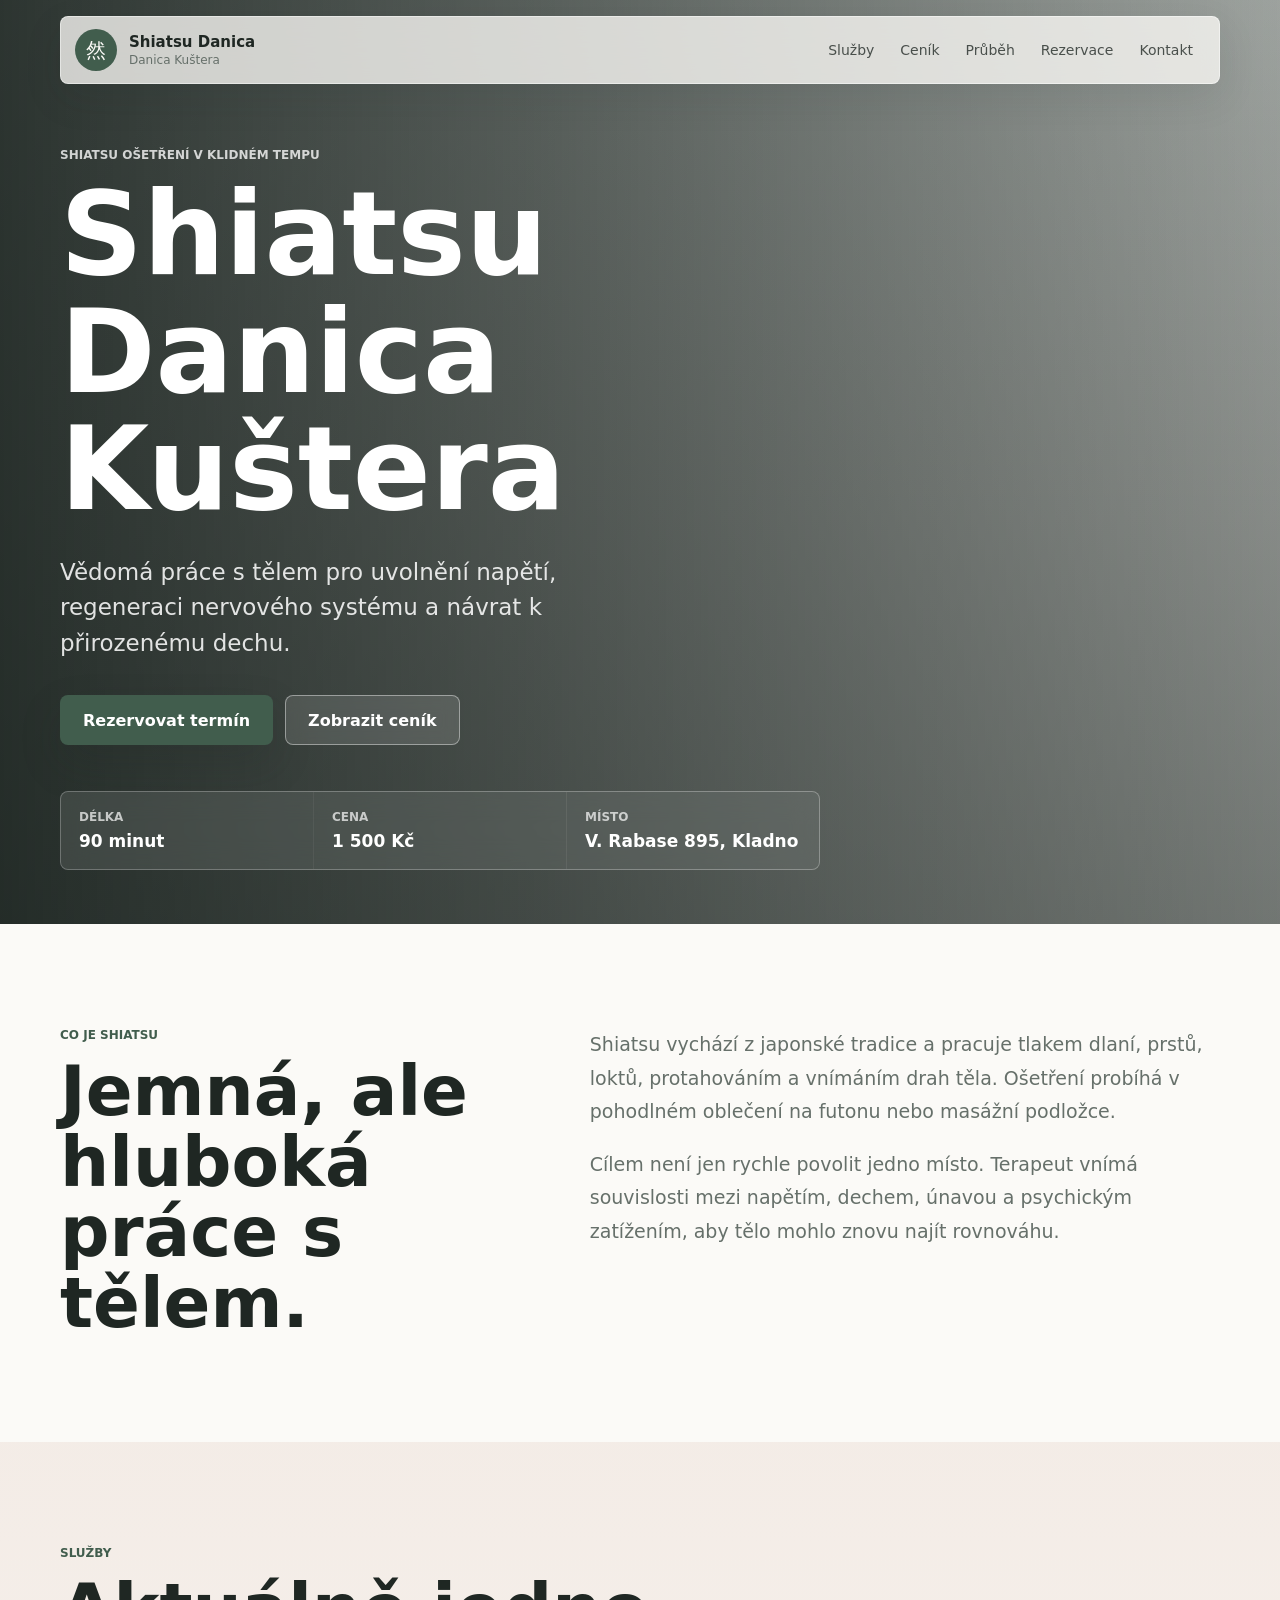
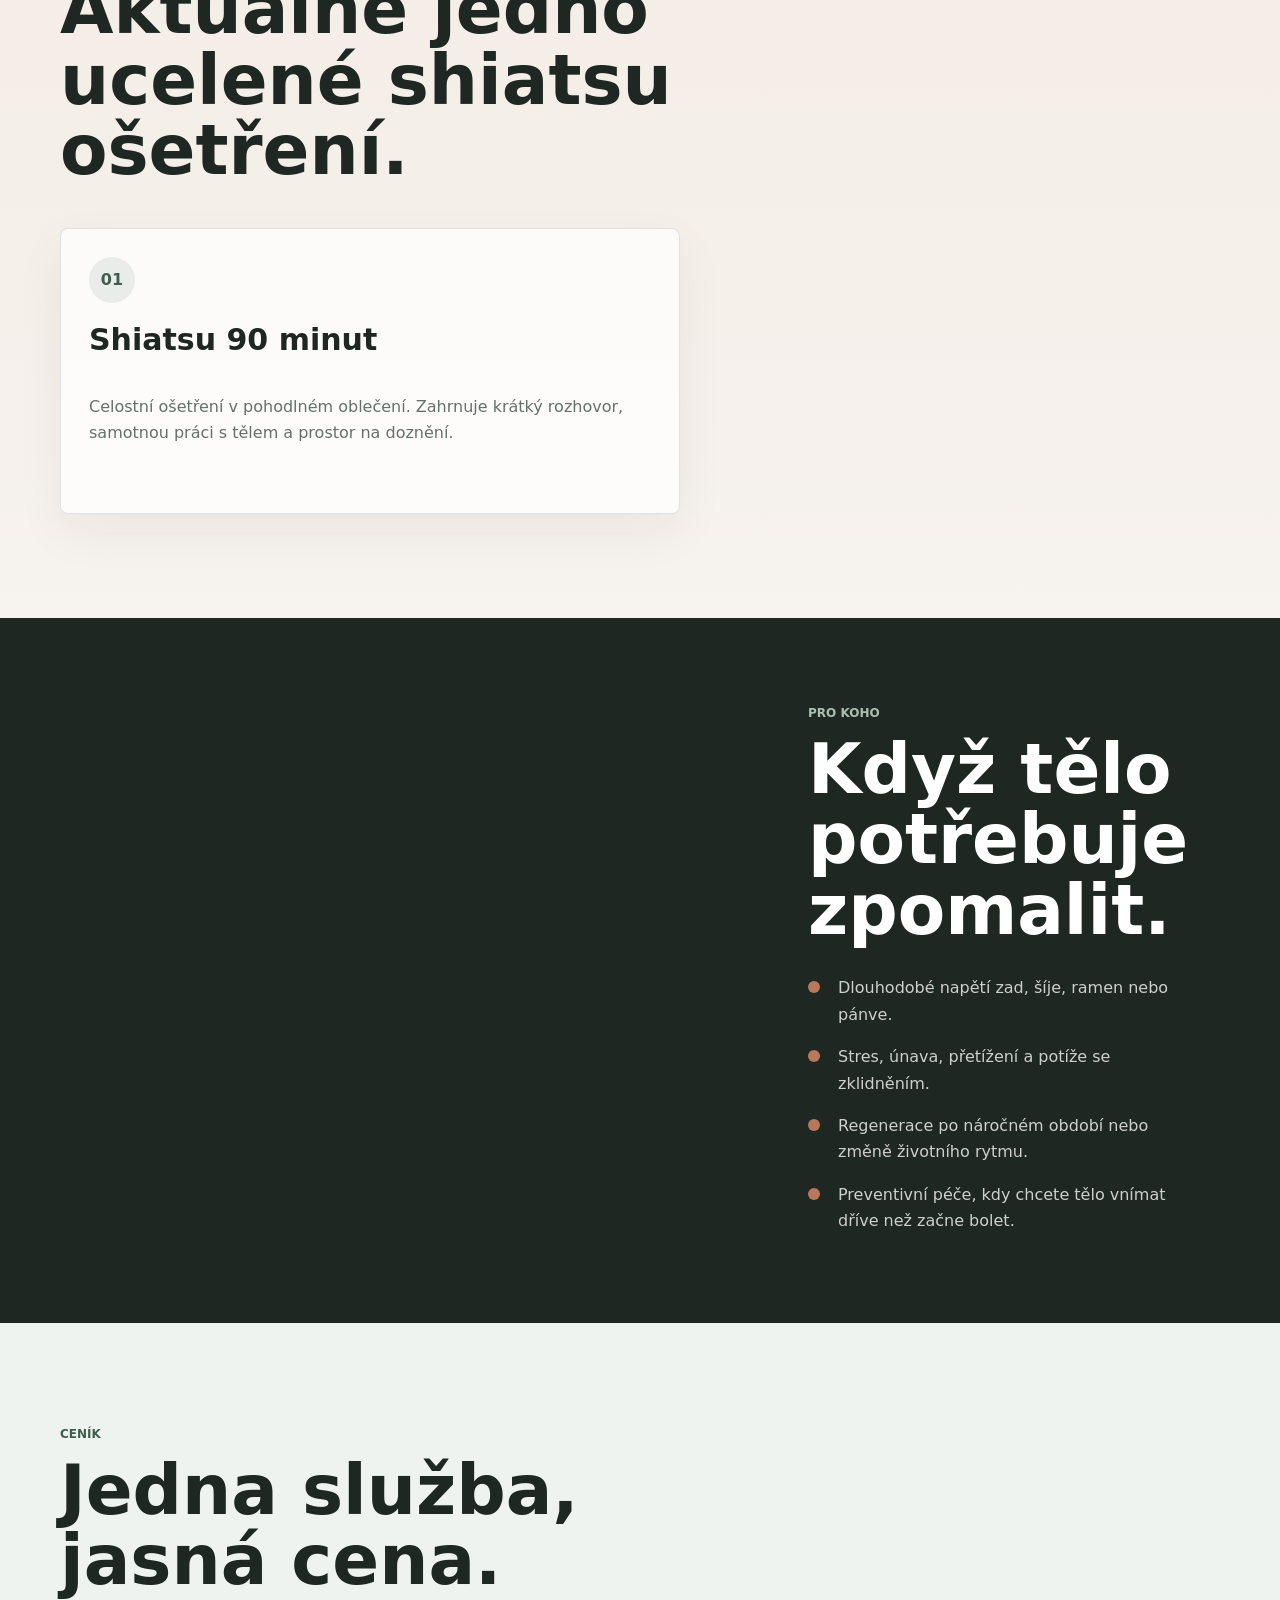
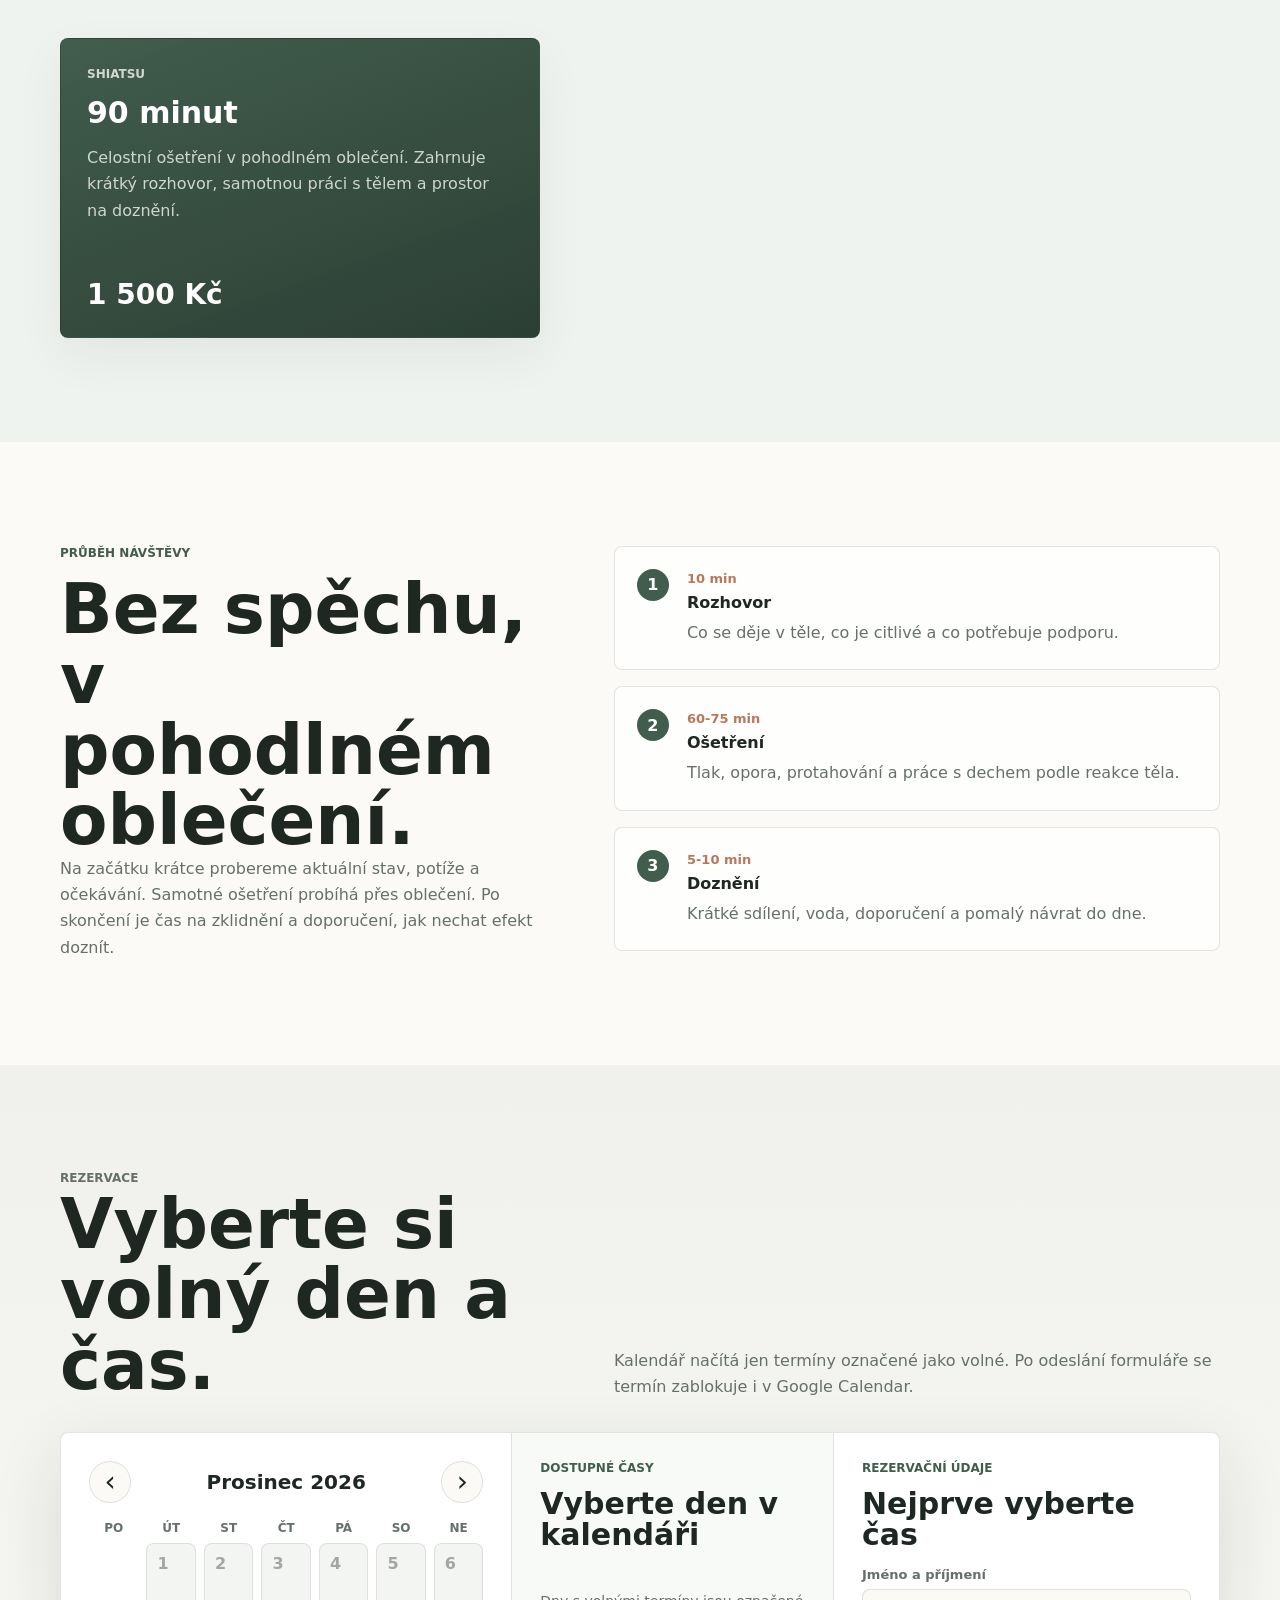
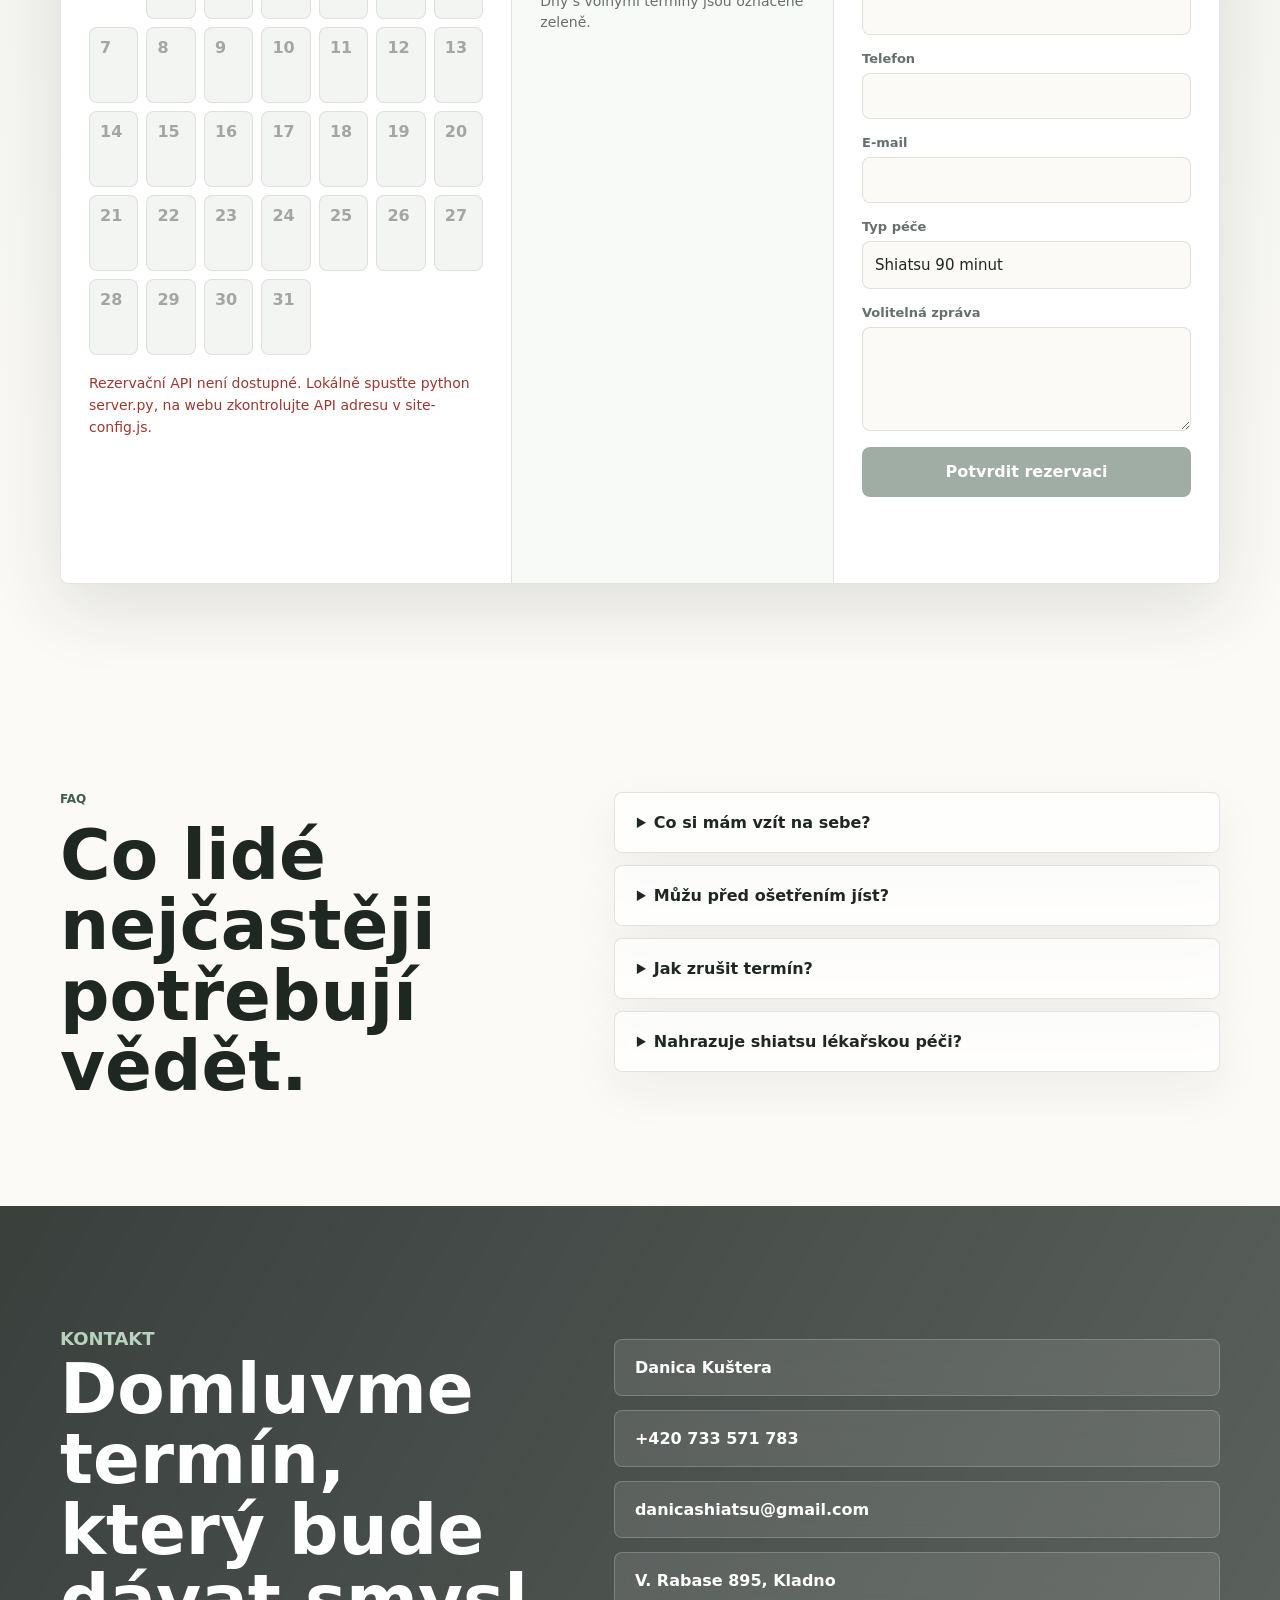
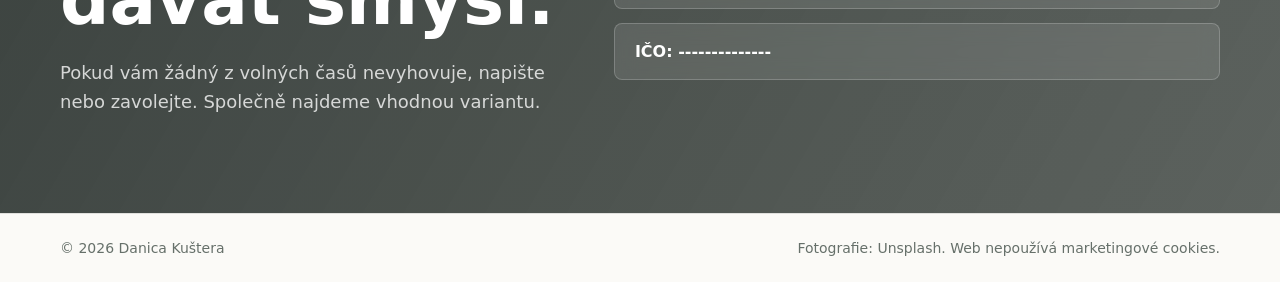
==== commit 0a8cfa8b: "Add files via upload" ====
--- a/index.html
+++ b/index.html
@@ -1,28 +1,37 @@
-<!DOCTYPE html>
-<!-- saved from url=(0106)file:///C:/Users/Danica/Desktop/Shiatsu%20Kladno%20_%20Danica%20Ku%C5%A1tera%20_%20Rezervace%20online.html -->
-<html lang="cs" class=" idc0_343 tueexmgjkp"><head><meta http-equiv="Content-Type" content="text/html; charset=UTF-8">
-    
-    <meta name="viewport" content="width=device-width, initial-scale=1">
-    <meta name="description" content="Shiatsu v Kladně s Danicou Kušterou. Ošetření 90 minut za 1 500 Kč, adresa V. Rabase 895, online rezervace volného termínu.">
+<!doctype html>
+<html lang="cs">
+  <head>
+    <meta charset="utf-8" />
+    <meta name="viewport" content="width=device-width, initial-scale=1" />
+    <meta
+      name="description"
+      content="Shiatsu v Kladně s Danicou Kušterou. Ošetření 90 minut za 1 500 Kč, adresa V. Rabase 895, online rezervace volného termínu."
+    />
     <title>Shiatsu Kladno | Danica Kuštera | Rezervace online</title>
-    <link rel="canonical" href="https://shiatsudanica.github.io/">
-    <link rel="icon" href="https://shiatsudanica.github.io/favicon.ico" sizes="any">
-    <link rel="icon" type="image/png" sizes="32x32" href="https://shiatsudanica.github.io/favicon-32x32.png">
-    <link rel="icon" type="image/png" sizes="16x16" href="https://shiatsudanica.github.io/favicon-16x16.png">
-    <link rel="apple-touch-icon" href="https://shiatsudanica.github.io/apple-touch-icon.png">
-    <link rel="manifest" href="https://shiatsudanica.github.io/site.webmanifest">
-    <meta name="theme-color" content="#365847">
-    <meta property="og:type" content="website">
-    <meta property="og:locale" content="cs_CZ">
-    <meta property="og:site_name" content="Shiatsu Danica">
-    <meta property="og:title" content="Shiatsu Kladno | Danica Kuštera">
-    <meta property="og:description" content="Klidné shiatsu ošetření v Kladně. 90 minut za 1 500 Kč, online rezervace volného termínu.">
-    <meta property="og:url" content="https://shiatsudanica.github.io/">
-    <meta property="og:image" content="https://shiatsudanica.github.io/icon-512.png">
-    <meta name="twitter:card" content="summary">
-    <meta name="twitter:title" content="Shiatsu Kladno | Danica Kuštera">
-    <meta name="twitter:description" content="Shiatsu ošetření v Kladně, 90 minut za 1 500 Kč. Rezervace termínu online.">
-    <meta name="twitter:image" content="https://shiatsudanica.github.io/icon-512.png">
+    <link rel="canonical" href="https://shiatsudanica.github.io/" />
+    <link rel="icon" href="/favicon.ico" sizes="any" />
+    <link rel="icon" type="image/png" sizes="32x32" href="/favicon-32x32.png" />
+    <link rel="icon" type="image/png" sizes="16x16" href="/favicon-16x16.png" />
+    <link rel="apple-touch-icon" href="/apple-touch-icon.png" />
+    <link rel="manifest" href="/site.webmanifest" />
+    <meta name="theme-color" content="#365847" />
+    <meta property="og:type" content="website" />
+    <meta property="og:locale" content="cs_CZ" />
+    <meta property="og:site_name" content="Shiatsu Danica" />
+    <meta property="og:title" content="Shiatsu Kladno | Danica Kuštera" />
+    <meta
+      property="og:description"
+      content="Klidné shiatsu ošetření v Kladně. 90 minut za 1 500 Kč, online rezervace volného termínu."
+    />
+    <meta property="og:url" content="https://shiatsudanica.github.io/" />
+    <meta property="og:image" content="https://shiatsudanica.github.io/icon-512.png" />
+    <meta name="twitter:card" content="summary" />
+    <meta name="twitter:title" content="Shiatsu Kladno | Danica Kuštera" />
+    <meta
+      name="twitter:description"
+      content="Shiatsu ošetření v Kladně, 90 minut za 1 500 Kč. Rezervace termínu online."
+    />
+    <meta name="twitter:image" content="https://shiatsudanica.github.io/icon-512.png" />
     <script type="application/ld+json">
       {
         "@context": "https://schema.org",
@@ -60,12 +69,12 @@
         }
       }
     </script>
-    <link rel="preconnect" href="https://images.unsplash.com/">
-    <link rel="stylesheet" href="./Shiatsu Kladno _ Danica Kuštera _ Rezervace online_files/styles.css">
-  <style>undefined</style><link rel="preconnect" href="https://fonts.googleapis.com/" crossorigin="use-credentials"><link rel="preconnect" href="https://fonts.gstatic.com/"><link rel="stylesheet" href="./Shiatsu Kladno _ Danica Kuštera _ Rezervace online_files/css2"></head>
+    <link rel="preconnect" href="https://images.unsplash.com" />
+    <link rel="stylesheet" href="styles.css?v=6" />
+  </head>
   <body>
-    <header class="site-header" data-nav="">
-      <a class="brand" href="https://shiatsudanica.github.io/#top" aria-label="Shiatsu Danica Kuštera">
+    <header class="site-header" data-nav>
+      <a class="brand" href="#top" aria-label="Shiatsu Danica Kuštera">
         <span class="brand-mark">然</span>
         <span>
           <strong>Shiatsu Danica</strong>
@@ -73,17 +82,17 @@
         </span>
       </a>
 
-      <button class="menu-toggle" type="button" aria-label="Otevřít menu" data-menu-toggle="">
+      <button class="menu-toggle" type="button" aria-label="Otevřít menu" data-menu-toggle>
         <span></span>
         <span></span>
       </button>
 
-      <nav class="site-nav" data-menu="">
-        <a href="https://shiatsudanica.github.io/#sluzby">Služby</a>
-        <a href="https://shiatsudanica.github.io/#cenik">Ceník</a>
-        <a href="https://shiatsudanica.github.io/#prubeh">Průběh</a>
-        <a href="https://shiatsudanica.github.io/#rezervace">Rezervace</a>
-        <a href="https://shiatsudanica.github.io/#kontakt">Kontakt</a>
+      <nav class="site-nav" data-menu>
+        <a href="#sluzby">Služby</a>
+        <a href="#cenik">Ceník</a>
+        <a href="#prubeh">Průběh</a>
+        <a href="#rezervace">Rezervace</a>
+        <a href="#kontakt">Kontakt</a>
       </nav>
     </header>
 
@@ -93,14 +102,14 @@
         <div class="hero-shade"></div>
         <div class="container hero-content">
           <p class="eyebrow">Shiatsu ošetření v klidném tempu</p>
-          <h1>Shiatsu Danica</h1>
+          <h1>Shiatsu Danica Kuštera</h1>
           <p class="hero-copy">
             Vědomá práce s tělem pro uvolnění napětí, regeneraci nervového systému
             a návrat k přirozenému dechu.
           </p>
           <div class="hero-actions">
-            <a class="button button-primary" href="https://shiatsudanica.github.io/#rezervace">Rezervovat termín</a>
-            <a class="button button-ghost" href="https://shiatsudanica.github.io/#cenik">Zobrazit ceník</a>
+            <a class="button button-primary" href="#rezervace">Rezervovat termín</a>
+            <a class="button button-ghost" href="#cenik">Zobrazit ceník</a>
           </div>
           <dl class="hero-facts" aria-label="Rychlé informace">
             <div>
@@ -129,13 +138,13 @@
             <p>
               Shiatsu vychází z japonské tradice a pracuje tlakem dlaní, prstů,
               loktů, protahováním a vnímáním drah těla. Ošetření probíhá v
-              pohodlném oblečení na zemi na podložce.
+              pohodlném oblečení na futonu nebo masážní podložce.
             </p>
             <p>
               Cílem není jen rychle povolit jedno místo. Terapeut vnímá souvislosti
               mezi napětím, dechem, únavou a psychickým zatížením, aby tělo mohlo
               znovu najít rovnováhu.
-            </p><p>Nemusíte čekat až přijde bolest. Shiatsu může být pravidelnou zastávkou ve vašem tempu. Prostorem, ve kterém nic nemusíte dokazovat ani řešit.&nbsp;</p>
+            </p>
           </div>
         </div>
       </section>
@@ -147,13 +156,16 @@
             <h2>Aktuálně jedno ucelené shiatsu ošetření.</h2>
           </div>
 
-          <div class="service-grid is-single" data-service-grid="">
-          <article class="service-card">
-            <span class="service-icon">01</span>
-            <h3>Shiatsu 90 minut</h3>
-            <p>Celostní ošetření v pohodlném oblečení. Zahrnuje krátký rozhovor, samotnou práci s tělem a prostor na doznění.</p>
-          </article>
-        </div>
+          <div class="service-grid is-single" data-service-grid>
+            <article class="service-card">
+              <span class="service-icon">01</span>
+              <h3>Shiatsu 90 minut</h3>
+              <p>
+                Celostní ošetření v pohodlném oblečení. Zahrnuje krátký rozhovor,
+                samotnou práci s tělem a prostor na doznění.
+              </p>
+            </article>
+          </div>
         </div>
       </section>
 
@@ -178,16 +190,16 @@
             <h2>Jedna služba, jasná cena.</h2>
           </div>
 
-          <div class="price-grid is-single" data-price-grid="">
-          <article class="price-card featured">
-            <div>
-              <p class="price-label">Shiatsu</p>
-              <h3>90 minut</h3>
-              <p>Celostní ošetření v pohodlném oblečení. Zahrnuje krátký rozhovor, samotnou práci s tělem a prostor na doznění.</p>
-            </div>
-            <strong>1 500 Kč</strong>
-          </article>
-        </div>
+          <div class="price-grid is-single" data-price-grid>
+            <article class="price-card featured">
+              <div>
+                <p class="price-label">Shiatsu</p>
+                <h3>90 minut</h3>
+                <p>Úvodní rozhovor, ošetření a prostor na doznění.</p>
+              </div>
+              <strong>1 500 Kč</strong>
+            </article>
+          </div>
         </div>
       </section>
 
@@ -211,7 +223,8 @@
             </li>
             <li>
               <span>60-75 min</span>
-              <strong>Ošetření&nbsp;</strong><p>Tlak, opora, protahování a práce s dechem podle reakce těla.</p>
+              <strong>Ošetření</strong>
+              <p>Tlak, opora, protahování a práce s dechem podle reakce těla.</p>
             </li>
             <li>
               <span>5-10 min</span>
@@ -235,12 +248,12 @@
             </p>
           </div>
 
-          <div class="booking-shell" data-booking-app="">
+          <div class="booking-shell" data-booking-app>
             <div class="calendar-panel">
               <div class="calendar-toolbar">
-                <button class="icon-button" type="button" data-prev-month="" aria-label="Předchozí měsíc">‹</button>
-                <strong data-month-label="">Září 2026</strong>
-                <button class="icon-button" type="button" data-next-month="" aria-label="Další měsíc">›</button>
+                <button class="icon-button" type="button" data-prev-month aria-label="Předchozí měsíc">‹</button>
+                <strong data-month-label>Načítám...</strong>
+                <button class="icon-button" type="button" data-next-month aria-label="Další měsíc">›</button>
               </div>
 
               <div class="weekdays" aria-hidden="true">
@@ -253,133 +266,43 @@
                 <span>Ne</span>
               </div>
 
-              <div class="calendar-grid" data-calendar-grid="" aria-label="Kalendář volných termínů"><div class="calendar-day is-blank" aria-hidden="true"></div><button type="button" class="calendar-day is-empty" data-date="2026-09-01" disabled="" title="Bez termínů">
-      <span class="day-number">1</span>
-      <span class="day-status"></span>
-    </button><button type="button" class="calendar-day is-empty" data-date="2026-09-02" disabled="" title="Bez termínů">
-      <span class="day-number">2</span>
-      <span class="day-status"></span>
-    </button><button type="button" class="calendar-day is-empty" data-date="2026-09-03" disabled="" title="Bez termínů">
-      <span class="day-number">3</span>
-      <span class="day-status"></span>
-    </button><button type="button" class="calendar-day is-empty" data-date="2026-09-04" disabled="" title="Bez termínů">
-      <span class="day-number">4</span>
-      <span class="day-status"></span>
-    </button><button type="button" class="calendar-day is-empty" data-date="2026-09-05" disabled="" title="Bez termínů">
-      <span class="day-number">5</span>
-      <span class="day-status"></span>
-    </button><button type="button" class="calendar-day is-empty" data-date="2026-09-06" disabled="" title="Bez termínů">
-      <span class="day-number">6</span>
-      <span class="day-status"></span>
-    </button><button type="button" class="calendar-day is-empty" data-date="2026-09-07" disabled="" title="Bez termínů">
-      <span class="day-number">7</span>
-      <span class="day-status"></span>
-    </button><button type="button" class="calendar-day is-empty" data-date="2026-09-08" disabled="" title="Bez termínů">
-      <span class="day-number">8</span>
-      <span class="day-status"></span>
-    </button><button type="button" class="calendar-day is-empty" data-date="2026-09-09" disabled="" title="Bez termínů">
-      <span class="day-number">9</span>
-      <span class="day-status"></span>
-    </button><button type="button" class="calendar-day is-empty" data-date="2026-09-10" disabled="" title="Bez termínů">
-      <span class="day-number">10</span>
-      <span class="day-status"></span>
-    </button><button type="button" class="calendar-day is-empty" data-date="2026-09-11" disabled="" title="Bez termínů">
-      <span class="day-number">11</span>
-      <span class="day-status"></span>
-    </button><button type="button" class="calendar-day is-empty" data-date="2026-09-12" disabled="" title="Bez termínů">
-      <span class="day-number">12</span>
-      <span class="day-status"></span>
-    </button><button type="button" class="calendar-day is-empty" data-date="2026-09-13" disabled="" title="Bez termínů">
-      <span class="day-number">13</span>
-      <span class="day-status"></span>
-    </button><button type="button" class="calendar-day is-empty" data-date="2026-09-14" disabled="" title="Bez termínů">
-      <span class="day-number">14</span>
-      <span class="day-status"></span>
-    </button><button type="button" class="calendar-day is-empty" data-date="2026-09-15" disabled="" title="Bez termínů">
-      <span class="day-number">15</span>
-      <span class="day-status"></span>
-    </button><button type="button" class="calendar-day is-empty" data-date="2026-09-16" disabled="" title="Bez termínů">
-      <span class="day-number">16</span>
-      <span class="day-status"></span>
-    </button><button type="button" class="calendar-day is-empty" data-date="2026-09-17" disabled="" title="Bez termínů">
-      <span class="day-number">17</span>
-      <span class="day-status"></span>
-    </button><button type="button" class="calendar-day is-empty" data-date="2026-09-18" disabled="" title="Bez termínů">
-      <span class="day-number">18</span>
-      <span class="day-status"></span>
-    </button><button type="button" class="calendar-day is-empty" data-date="2026-09-19" disabled="" title="Bez termínů">
-      <span class="day-number">19</span>
-      <span class="day-status"></span>
-    </button><button type="button" class="calendar-day is-today is-empty" data-date="2026-09-20" disabled="" title="Bez termínů">
-      <span class="day-number">20</span>
-      <span class="day-status"></span>
-    </button><button type="button" class="calendar-day is-empty" data-date="2026-09-21" disabled="" title="Bez termínů">
-      <span class="day-number">21</span>
-      <span class="day-status"></span>
-    </button><button type="button" class="calendar-day is-empty" data-date="2026-09-22" disabled="" title="Bez termínů">
-      <span class="day-number">22</span>
-      <span class="day-status"></span>
-    </button><button type="button" class="calendar-day is-empty" data-date="2026-09-23" disabled="" title="Bez termínů">
-      <span class="day-number">23</span>
-      <span class="day-status"></span>
-    </button><button type="button" class="calendar-day is-empty" data-date="2026-09-24" disabled="" title="Bez termínů">
-      <span class="day-number">24</span>
-      <span class="day-status"></span>
-    </button><button type="button" class="calendar-day is-empty" data-date="2026-09-25" disabled="" title="Bez termínů">
-      <span class="day-number">25</span>
-      <span class="day-status"></span>
-    </button><button type="button" class="calendar-day is-empty" data-date="2026-09-26" disabled="" title="Bez termínů">
-      <span class="day-number">26</span>
-      <span class="day-status"></span>
-    </button><button type="button" class="calendar-day is-empty" data-date="2026-09-27" disabled="" title="Bez termínů">
-      <span class="day-number">27</span>
-      <span class="day-status"></span>
-    </button><button type="button" class="calendar-day is-empty" data-date="2026-09-28" disabled="" title="Bez termínů">
-      <span class="day-number">28</span>
-      <span class="day-status"></span>
-    </button><button type="button" class="calendar-day is-empty" data-date="2026-09-29" disabled="" title="Bez termínů">
-      <span class="day-number">29</span>
-      <span class="day-status"></span>
-    </button><button type="button" class="calendar-day is-empty" data-date="2026-09-30" disabled="" title="Bez termínů">
-      <span class="day-number">30</span>
-      <span class="day-status"></span>
-    </button><div class="calendar-day is-blank" aria-hidden="true"></div><div class="calendar-day is-blank" aria-hidden="true"></div><div class="calendar-day is-blank" aria-hidden="true"></div><div class="calendar-day is-blank" aria-hidden="true"></div></div>
-              <p class="booking-note is-error" data-booking-mode="">Rezervační API není dostupné. Lokálně spusťte python server.py, na webu zkontrolujte API adresu v site-config.js.</p>
+              <div class="calendar-grid" data-calendar-grid aria-label="Kalendář volných termínů"></div>
+              <p class="booking-note" data-booking-mode>Načítám dostupné termíny...</p>
             </div>
 
             <aside class="times-panel" aria-live="polite">
               <div>
                 <p class="panel-label">Dostupné časy</p>
-                <h3 data-selected-day="">Vyberte den v kalendáři</h3>
-              </div>
-              <div class="time-list" data-time-list=""><p class="booking-note">Dny s volnými termíny jsou označené zeleně.</p></div>
+                <h3 data-selected-day>Vyberte den v kalendáři</h3>
+              </div>
+              <div class="time-list" data-time-list></div>
             </aside>
 
-            <form class="booking-form" data-booking-form="">
+            <form class="booking-form" data-booking-form>
               <div>
                 <p class="panel-label">Rezervační údaje</p>
-                <h3 data-selected-slot="">Nejprve vyberte čas</h3>
+                <h3 data-selected-slot>Nejprve vyberte čas</h3>
               </div>
 
               <label>
                 Jméno a příjmení
-                <input name="name" autocomplete="name" required="" minlength="2" maxlength="80">
+                <input name="name" autocomplete="name" required minlength="2" maxlength="80" />
               </label>
 
               <label>
                 Telefon
-                <input name="phone" autocomplete="tel" required="" minlength="6" maxlength="30">
+                <input name="phone" autocomplete="tel" required minlength="6" maxlength="30" />
               </label>
 
               <label>
                 E-mail
-                <input name="email" type="email" autocomplete="email" required="" maxlength="120">
+                <input name="email" type="email" autocomplete="email" required maxlength="120" />
               </label>
 
               <label>
                 Typ péče
-                <span class="service-display" data-booking-service-label="">Shiatsu 90 minut</span>
-                <input type="hidden" name="service" value="Shiatsu 90 minut" data-booking-service-input="">
+                <span class="service-display" data-booking-service-label>Shiatsu 90 minut</span>
+                <input type="hidden" name="service" value="Shiatsu 90 minut" data-booking-service-input />
               </label>
 
               <label>
@@ -389,13 +312,13 @@
 
               <label class="hidden-field">
                 Nechte prázdné
-                <input name="website" tabindex="-1" autocomplete="off">
-              </label>
-
-              <button class="button button-primary" type="submit" data-submit-booking="" disabled="">
+                <input name="website" tabindex="-1" autocomplete="off" />
+              </label>
+
+              <button class="button button-primary" type="submit" data-submit-booking disabled>
                 Potvrdit rezervaci
               </button>
-              <p class="form-status" data-form-status=""></p>
+              <p class="form-status" data-form-status></p>
             </form>
           </div>
         </div>
@@ -409,19 +332,19 @@
           </div>
 
           <div class="faq-list">
-            <details open="">
+            <details>
               <summary>Co si mám vzít na sebe?</summary>
-              <p>Pohodlné čisté oblečení, ideálně tričko s dlouhým rukávem, dlouhé kalhoty a čisté ponožky.&nbsp;</p>
+              <p>Pohodlné čisté oblečení, ideálně dlouhé kalhoty a tričko s dlouhým rukávem.</p>
             </details>
-            <details open="">
+            <details>
               <summary>Můžu před ošetřením jíst?</summary>
               <p>Lehké jídlo je v pořádku. Vyhněte se těžkému jídlu zhruba hodinu před návštěvou.</p>
             </details>
-            <details open="">
+            <details>
               <summary>Jak zrušit termín?</summary>
-              <p>Prosím dejte vědět nejpozději 24 hodin předem telefonicky přes WhatsApp nebo e-mailem.</p>
+              <p>Prosím dejte vědět nejpozději 24 hodin předem telefonicky nebo e-mailem.</p>
             </details>
-            <details open="">
+            <details>
               <summary>Nahrazuje shiatsu lékařskou péči?</summary>
               <p>Ne. Shiatsu je podpůrná práce s tělem a nenahrazuje diagnostiku ani léčbu lékařem.</p>
             </details>
@@ -445,7 +368,7 @@
             <a href="tel:+420733571783">+420 733 571 783</a>
             <a href="mailto:danicashiatsu@gmail.com">danicashiatsu@gmail.com</a>
             <span>V. Rabase 895, Kladno</span>
-            <span>IČO: 29769621</span>
+            <span>IČO: --------------</span>
           </address>
         </div>
       </section>
@@ -453,13 +376,12 @@
 
     <footer class="site-footer">
       <div class="container footer-grid">
-        <p>© <span data-year="">2026</span> Danica Kuštera</p>
+        <p>© <span data-year></span> Danica Kuštera</p>
         <p>Fotografie: Unsplash. Web nepoužívá marketingové cookies.</p>
       </div>
     </footer>
 
-    <script src="./Shiatsu Kladno _ Danica Kuštera _ Rezervace online_files/site-config.js.stažený soubor"></script>
-    <script src="./Shiatsu Kladno _ Danica Kuštera _ Rezervace online_files/app.js.stažený soubor" defer=""></script>
-  
-
-</body></html>+    <script src="site-config.js?v=2"></script>
+    <script src="app.js?v=6" defer></script>
+  </body>
+</html>
--- a/styles.css
+++ b/styles.css
@@ -0,0 +1,1192 @@
+:root {
+  --ink: #1f2723;
+  --muted: #66706a;
+  --paper: #fbfaf7;
+  --mist: #eef3ef;
+  --sage: #6f8b78;
+  --sage-dark: #415d4d;
+  --clay: #b9785c;
+  --line: rgba(31, 39, 35, 0.12);
+  --white: #ffffff;
+  --shadow: 0 24px 70px rgba(31, 39, 35, 0.12);
+  --radius: 8px;
+  --container: min(1160px, calc(100vw - 40px));
+  font-family:
+    Inter, ui-sans-serif, system-ui, -apple-system, BlinkMacSystemFont, "Segoe UI",
+    sans-serif;
+  color: var(--ink);
+  background: var(--paper);
+}
+
+* {
+  box-sizing: border-box;
+}
+
+html {
+  scroll-behavior: smooth;
+}
+
+body {
+  margin: 0;
+  background:
+    linear-gradient(180deg, rgba(238, 243, 239, 0.62), rgba(251, 250, 247, 0) 520px),
+    var(--paper);
+  color: var(--ink);
+}
+
+body.menu-open {
+  overflow: hidden;
+}
+
+a {
+  color: inherit;
+  text-decoration: none;
+}
+
+img {
+  max-width: 100%;
+  display: block;
+}
+
+button,
+input,
+select,
+textarea {
+  font: inherit;
+}
+
+.container {
+  width: var(--container);
+  margin-inline: auto;
+}
+
+.site-header {
+  position: fixed;
+  z-index: 50;
+  top: 16px;
+  left: 50%;
+  width: min(1160px, calc(100vw - 32px));
+  transform: translateX(-50%);
+  display: flex;
+  align-items: center;
+  justify-content: space-between;
+  gap: 20px;
+  padding: 12px 14px;
+  border: 1px solid rgba(255, 255, 255, 0.46);
+  border-radius: var(--radius);
+  background: rgba(251, 250, 247, 0.78);
+  backdrop-filter: blur(18px);
+  box-shadow: 0 14px 38px rgba(31, 39, 35, 0.1);
+}
+
+.brand {
+  display: inline-flex;
+  align-items: center;
+  gap: 12px;
+  min-width: 188px;
+}
+
+.brand-mark {
+  display: grid;
+  place-items: center;
+  width: 42px;
+  height: 42px;
+  border-radius: 50%;
+  color: var(--paper);
+  background: var(--sage-dark);
+  font-size: 20px;
+  line-height: 1;
+}
+
+.brand strong,
+.brand small {
+  display: block;
+}
+
+.brand strong {
+  font-size: 15px;
+}
+
+.brand small {
+  margin-top: 2px;
+  color: var(--muted);
+  font-size: 12px;
+}
+
+.site-nav {
+  display: flex;
+  align-items: center;
+  gap: 2px;
+}
+
+.site-nav a {
+  padding: 10px 12px;
+  border-radius: var(--radius);
+  color: rgba(31, 39, 35, 0.78);
+  font-size: 14px;
+  transition:
+    background 180ms ease,
+    color 180ms ease;
+}
+
+.site-nav a:hover,
+.site-nav a:focus-visible {
+  color: var(--ink);
+  background: rgba(111, 139, 120, 0.12);
+}
+
+.menu-toggle {
+  display: none;
+  width: 44px;
+  height: 44px;
+  border: 0;
+  border-radius: var(--radius);
+  background: rgba(111, 139, 120, 0.12);
+  cursor: pointer;
+}
+
+.menu-toggle span {
+  display: block;
+  width: 20px;
+  height: 2px;
+  margin: 5px auto;
+  background: var(--ink);
+  transition: transform 180ms ease;
+}
+
+.hero {
+  position: relative;
+  min-height: 88svh;
+  display: grid;
+  align-items: end;
+  overflow: hidden;
+  padding: 148px 0 54px;
+  color: var(--white);
+  isolation: isolate;
+}
+
+.hero-media,
+.hero-shade {
+  position: absolute;
+  inset: 0;
+}
+
+.hero-media {
+  z-index: -3;
+  background-image: url("https://images.unsplash.com/photo-1544161515-4ab6ce6db874?auto=format&fit=crop&w=2200&q=82");
+  background-size: cover;
+  background-position: center;
+  transform: scale(1.02);
+}
+
+.hero-shade {
+  z-index: -2;
+  background:
+    linear-gradient(90deg, rgba(17, 26, 22, 0.83) 0%, rgba(17, 26, 22, 0.56) 42%, rgba(17, 26, 22, 0.14) 100%),
+    linear-gradient(180deg, rgba(17, 26, 22, 0.28) 0%, rgba(17, 26, 22, 0.52) 100%);
+}
+
+.hero-content {
+  max-width: 900px;
+  margin-left: max(20px, calc((100vw - 1160px) / 2));
+}
+
+.eyebrow,
+.section-kicker,
+.price-label,
+.panel-label {
+  margin: 0 0 14px;
+  color: var(--sage-dark);
+  font-size: 12px;
+  font-weight: 800;
+  letter-spacing: 0;
+  text-transform: uppercase;
+}
+
+.hero .eyebrow {
+  color: rgba(255, 255, 255, 0.78);
+}
+
+h1,
+h2,
+h3,
+p {
+  overflow-wrap: anywhere;
+}
+
+h1,
+h2,
+h3 {
+  margin: 0;
+  line-height: 1.02;
+  letter-spacing: 0;
+}
+
+h1 {
+  max-width: 760px;
+  font-size: clamp(58px, 9vw, 118px);
+  font-weight: 760;
+}
+
+h2 {
+  font-size: clamp(34px, 5.4vw, 72px);
+  font-weight: 720;
+}
+
+h3 {
+  font-size: clamp(22px, 3vw, 30px);
+  font-weight: 700;
+}
+
+.hero-copy {
+  max-width: 610px;
+  margin: 26px 0 0;
+  color: rgba(255, 255, 255, 0.86);
+  font-size: clamp(18px, 2vw, 23px);
+  line-height: 1.55;
+}
+
+.hero-actions {
+  display: flex;
+  flex-wrap: wrap;
+  gap: 12px;
+  margin-top: 34px;
+}
+
+.button {
+  display: inline-flex;
+  align-items: center;
+  justify-content: center;
+  min-height: 50px;
+  padding: 0 22px;
+  border: 1px solid transparent;
+  border-radius: var(--radius);
+  font-weight: 760;
+  cursor: pointer;
+  transition:
+    transform 180ms ease,
+    box-shadow 180ms ease,
+    background 180ms ease,
+    border-color 180ms ease;
+}
+
+.button:hover,
+.button:focus-visible {
+  transform: translateY(-1px);
+}
+
+.button-primary {
+  color: var(--white);
+  background: var(--sage-dark);
+  box-shadow: 0 18px 40px rgba(31, 39, 35, 0.2);
+}
+
+.button-primary:hover,
+.button-primary:focus-visible {
+  background: #314b3e;
+}
+
+.button-primary:disabled {
+  cursor: not-allowed;
+  opacity: 0.5;
+  transform: none;
+  box-shadow: none;
+}
+
+.button-ghost {
+  color: var(--white);
+  border-color: rgba(255, 255, 255, 0.42);
+  background: rgba(255, 255, 255, 0.12);
+  backdrop-filter: blur(8px);
+}
+
+.button-ghost:hover,
+.button-ghost:focus-visible {
+  background: rgba(255, 255, 255, 0.18);
+}
+
+.hero-facts {
+  display: grid;
+  grid-template-columns: repeat(3, minmax(0, 1fr));
+  gap: 1px;
+  max-width: 760px;
+  margin: 46px 0 0;
+  padding: 0;
+  overflow: hidden;
+  border: 1px solid rgba(255, 255, 255, 0.22);
+  border-radius: var(--radius);
+  background: rgba(255, 255, 255, 0.14);
+  backdrop-filter: blur(14px);
+}
+
+.hero-facts div {
+  padding: 18px;
+  background: rgba(31, 39, 35, 0.18);
+}
+
+.hero-facts dt {
+  color: rgba(255, 255, 255, 0.7);
+  font-size: 12px;
+  font-weight: 700;
+  text-transform: uppercase;
+}
+
+.hero-facts dd {
+  margin: 7px 0 0;
+  color: var(--white);
+  font-size: 17px;
+  font-weight: 750;
+}
+
+.section,
+.section-band {
+  padding: 104px 0;
+}
+
+.section-band {
+  background: var(--paper);
+}
+
+.section-muted {
+  background: var(--mist);
+}
+
+.section-soft {
+  background:
+    linear-gradient(180deg, rgba(185, 120, 92, 0.07), rgba(185, 120, 92, 0.02)),
+    #f8f5f1;
+}
+
+.intro-grid {
+  display: grid;
+  grid-template-columns: minmax(260px, 0.85fr) minmax(300px, 1.15fr);
+  gap: 64px;
+  align-items: start;
+}
+
+.lead-block {
+  display: grid;
+  gap: 20px;
+  font-size: 19px;
+  line-height: 1.75;
+  color: var(--muted);
+}
+
+.lead-block p,
+.section-text,
+.booking-heading p,
+.contact-grid p {
+  margin: 0;
+}
+
+.section-heading {
+  max-width: 760px;
+  margin-bottom: 42px;
+}
+
+.section-heading.compact {
+  max-width: 690px;
+}
+
+.service-grid,
+.price-grid {
+  display: grid;
+  grid-template-columns: repeat(3, minmax(0, 1fr));
+  gap: 18px;
+}
+
+.service-grid.is-single {
+  grid-template-columns: minmax(280px, 620px);
+}
+
+.service-card,
+.price-card,
+.booking-shell,
+.faq-list details {
+  border: 1px solid var(--line);
+  border-radius: var(--radius);
+  background: rgba(255, 255, 255, 0.74);
+  box-shadow: 0 18px 50px rgba(31, 39, 35, 0.06);
+}
+
+.service-card {
+  min-height: 286px;
+  display: flex;
+  flex-direction: column;
+  gap: 22px;
+  padding: 28px;
+}
+
+.service-icon {
+  width: 46px;
+  height: 46px;
+  display: grid;
+  place-items: center;
+  border-radius: 50%;
+  color: var(--sage-dark);
+  background: rgba(111, 139, 120, 0.14);
+  font-weight: 800;
+}
+
+.service-card p,
+.price-card p,
+.section-text,
+.booking-heading p,
+.faq-list p,
+.contact-grid p {
+  color: var(--muted);
+  line-height: 1.65;
+}
+
+.image-story {
+  display: grid;
+  grid-template-columns: minmax(0, 1fr) minmax(320px, 560px);
+  min-height: 590px;
+  background: var(--ink);
+  color: var(--white);
+}
+
+.story-image {
+  min-height: 420px;
+  background-size: cover;
+  background-position: center;
+}
+
+.story-image-left {
+  background-image: url("https://images.unsplash.com/photo-1519823551278-64ac92734fb1?auto=format&fit=crop&w=1500&q=82");
+}
+
+.story-copy {
+  display: grid;
+  align-content: center;
+  padding: clamp(40px, 7vw, 88px);
+}
+
+.story-copy .section-kicker {
+  color: #a8c0b0;
+}
+
+.check-list {
+  display: grid;
+  gap: 16px;
+  margin: 30px 0 0;
+  padding: 0;
+  list-style: none;
+}
+
+.check-list li {
+  position: relative;
+  padding-left: 30px;
+  color: rgba(255, 255, 255, 0.78);
+  line-height: 1.65;
+}
+
+.check-list li::before {
+  content: "";
+  position: absolute;
+  top: 0.75em;
+  left: 0;
+  width: 12px;
+  height: 12px;
+  border-radius: 50%;
+  background: var(--clay);
+  transform: translateY(-50%);
+}
+
+.price-grid {
+  grid-template-columns: repeat(auto-fit, minmax(260px, 1fr));
+}
+
+.price-grid.is-single {
+  grid-template-columns: minmax(280px, 480px);
+}
+
+.price-card {
+  min-height: 260px;
+  display: flex;
+  flex-direction: column;
+  justify-content: space-between;
+  gap: 26px;
+  padding: 26px;
+}
+
+.price-grid.is-single .price-card {
+  min-height: 300px;
+}
+
+.price-card.featured {
+  color: var(--white);
+  background:
+    linear-gradient(160deg, rgba(65, 93, 77, 0.96), rgba(43, 62, 52, 0.98)),
+    var(--sage-dark);
+}
+
+.price-card.featured .price-label,
+.price-card.featured p {
+  color: rgba(255, 255, 255, 0.76);
+}
+
+.price-card strong {
+  color: var(--sage-dark);
+  font-size: 28px;
+}
+
+.price-card.featured strong {
+  color: var(--white);
+}
+
+.process-grid,
+.faq-grid,
+.contact-grid,
+.booking-heading {
+  display: grid;
+  grid-template-columns: minmax(280px, 0.9fr) minmax(320px, 1.1fr);
+  gap: 58px;
+  align-items: start;
+}
+
+.timeline {
+  display: grid;
+  gap: 16px;
+  margin: 0;
+  padding: 0;
+  list-style: none;
+  counter-reset: step;
+}
+
+.timeline li {
+  position: relative;
+  padding: 24px 24px 24px 72px;
+  border: 1px solid var(--line);
+  border-radius: var(--radius);
+  background: rgba(255, 255, 255, 0.72);
+}
+
+.timeline li::before {
+  counter-increment: step;
+  content: counter(step);
+  position: absolute;
+  left: 22px;
+  top: 22px;
+  display: grid;
+  place-items: center;
+  width: 32px;
+  height: 32px;
+  border-radius: 50%;
+  color: var(--white);
+  background: var(--sage-dark);
+  font-weight: 800;
+}
+
+.timeline span {
+  display: block;
+  margin-bottom: 7px;
+  color: var(--clay);
+  font-size: 13px;
+  font-weight: 800;
+}
+
+.timeline p {
+  margin: 8px 0 0;
+  color: var(--muted);
+  line-height: 1.6;
+}
+
+.booking-section {
+  background:
+    linear-gradient(180deg, rgba(65, 93, 77, 0.06), rgba(65, 93, 77, 0)),
+    var(--paper);
+}
+
+.booking-heading {
+  margin-bottom: 32px;
+  align-items: end;
+}
+
+.booking-heading h2 {
+  max-width: 640px;
+}
+
+.booking-shell {
+  display: grid;
+  grid-template-columns: minmax(320px, 1.05fr) minmax(260px, 0.75fr) minmax(300px, 0.9fr);
+  gap: 0;
+  overflow: hidden;
+  background: var(--white);
+  box-shadow: var(--shadow);
+}
+
+.calendar-panel,
+.times-panel,
+.booking-form {
+  padding: 28px;
+}
+
+.times-panel,
+.booking-form {
+  border-left: 1px solid var(--line);
+}
+
+.calendar-toolbar {
+  display: flex;
+  align-items: center;
+  justify-content: space-between;
+  gap: 12px;
+  margin-bottom: 18px;
+}
+
+.calendar-toolbar strong {
+  font-size: 20px;
+}
+
+.icon-button {
+  display: grid;
+  place-items: center;
+  width: 42px;
+  height: 42px;
+  border: 1px solid var(--line);
+  border-radius: 50%;
+  color: var(--ink);
+  background: var(--paper);
+  font-size: 28px;
+  line-height: 1;
+  cursor: pointer;
+  transition:
+    background 180ms ease,
+    transform 180ms ease;
+}
+
+.icon-button:hover,
+.icon-button:focus-visible {
+  background: var(--mist);
+  transform: translateY(-1px);
+}
+
+.weekdays,
+.calendar-grid {
+  display: grid;
+  grid-template-columns: repeat(7, minmax(0, 1fr));
+  gap: 8px;
+}
+
+.weekdays {
+  margin-bottom: 8px;
+}
+
+.weekdays span {
+  color: var(--muted);
+  font-size: 12px;
+  font-weight: 800;
+  text-align: center;
+  text-transform: uppercase;
+}
+
+.calendar-day {
+  position: relative;
+  min-height: 76px;
+  display: flex;
+  flex-direction: column;
+  justify-content: flex-start;
+  align-items: flex-start;
+  gap: 6px;
+  padding: 10px;
+  border: 1px solid var(--line);
+  border-radius: var(--radius);
+  color: var(--ink);
+  background: #f3f5f2;
+  cursor: pointer;
+  transition:
+    border-color 160ms ease,
+    box-shadow 160ms ease,
+    transform 160ms ease,
+    background 160ms ease;
+}
+
+.calendar-day:disabled {
+  opacity: 1;
+}
+
+.calendar-day:hover,
+.calendar-day:focus-visible {
+  transform: translateY(-1px);
+  border-color: rgba(65, 93, 77, 0.36);
+  box-shadow: 0 10px 24px rgba(31, 39, 35, 0.08);
+}
+
+.calendar-day.is-outside {
+  color: rgba(31, 39, 35, 0.42);
+}
+
+.calendar-day.is-today {
+  border-color: var(--clay);
+}
+
+.calendar-day.is-selected {
+  border-color: var(--sage-dark);
+  box-shadow: inset 0 0 0 1px var(--sage-dark);
+}
+
+.calendar-day.is-empty {
+  cursor: default;
+  color: rgba(31, 39, 35, 0.38);
+  background: #f3f5f2;
+  border-color: rgba(31, 39, 35, 0.1);
+}
+
+.calendar-day.is-blank {
+  min-height: 76px;
+  padding: 0;
+  border-color: transparent;
+  background: transparent;
+  box-shadow: none;
+  cursor: default;
+  pointer-events: none;
+}
+
+.calendar-day.has-available {
+  color: #183326;
+  background: #e8f4eb;
+  border-color: rgba(65, 123, 83, 0.42);
+}
+
+.calendar-day.has-available:hover,
+.calendar-day.has-available:focus-visible {
+  border-color: rgba(41, 103, 61, 0.74);
+  box-shadow: 0 10px 24px rgba(41, 103, 61, 0.12);
+}
+
+.calendar-day.has-available.is-selected {
+  background: #dceee1;
+  border-color: var(--sage-dark);
+}
+
+.calendar-day.is-booked-day {
+  cursor: default;
+  color: #5e352b;
+  background: #f8e9e4;
+  border-color: rgba(155, 57, 47, 0.38);
+}
+
+.calendar-day.is-empty:hover,
+.calendar-day.is-empty:focus-visible,
+.calendar-day.is-booked-day:hover,
+.calendar-day.is-booked-day:focus-visible {
+  transform: none;
+  box-shadow: none;
+}
+
+.day-number {
+  font-size: 16px;
+  font-weight: 800;
+}
+
+.day-status {
+  position: absolute;
+  left: 7px;
+  right: 7px;
+  bottom: 7px;
+  display: grid;
+  place-items: center;
+  min-height: 18px;
+  padding: 0 4px;
+  overflow: hidden;
+  border-radius: 999px;
+  color: transparent;
+  font-size: 10px;
+  font-weight: 900;
+  line-height: 1;
+  text-transform: uppercase;
+  white-space: nowrap;
+}
+
+.calendar-day.has-available .day-status {
+  color: #183326;
+  background: rgba(65, 123, 83, 0.18);
+}
+
+.calendar-day.is-booked-day .day-status {
+  color: #8e4f3b;
+  background: rgba(185, 120, 92, 0.18);
+}
+
+.booking-note,
+.form-status {
+  min-height: 24px;
+  margin: 18px 0 0;
+  color: var(--muted);
+  font-size: 14px;
+  line-height: 1.55;
+}
+
+.booking-note.is-hidden {
+  display: none;
+}
+
+.booking-note.is-error,
+.form-status.is-error {
+  color: #9b392f;
+}
+
+.form-status.is-success {
+  color: var(--sage-dark);
+}
+
+.times-panel {
+  display: flex;
+  flex-direction: column;
+  gap: 22px;
+  background: rgba(238, 243, 239, 0.44);
+}
+
+.time-list {
+  display: grid;
+  gap: 10px;
+}
+
+.time-slot {
+  width: 100%;
+  min-height: 52px;
+  display: flex;
+  align-items: center;
+  justify-content: space-between;
+  gap: 12px;
+  padding: 12px 14px;
+  border: 1px solid var(--line);
+  border-radius: var(--radius);
+  color: var(--ink);
+  background: var(--white);
+  cursor: pointer;
+  transition:
+    border-color 160ms ease,
+    background 160ms ease,
+    transform 160ms ease;
+}
+
+.time-slot:hover,
+.time-slot:focus-visible {
+  transform: translateY(-1px);
+  border-color: rgba(65, 93, 77, 0.38);
+}
+
+.time-slot.is-selected {
+  color: var(--white);
+  border-color: var(--sage-dark);
+  background: var(--sage-dark);
+}
+
+.time-slot.is-booked {
+  cursor: not-allowed;
+  color: rgba(31, 39, 35, 0.48);
+  background: rgba(31, 39, 35, 0.04);
+}
+
+.time-slot.is-booked:hover,
+.time-slot.is-booked:focus-visible {
+  transform: none;
+  border-color: var(--line);
+}
+
+.booking-form {
+  display: grid;
+  align-content: start;
+  gap: 16px;
+}
+
+.booking-form label {
+  display: grid;
+  gap: 7px;
+  color: var(--muted);
+  font-size: 13px;
+  font-weight: 780;
+}
+
+.booking-form input,
+.booking-form select,
+.booking-form textarea {
+  width: 100%;
+  border: 1px solid var(--line);
+  border-radius: var(--radius);
+  color: var(--ink);
+  background: var(--paper);
+  outline: none;
+  transition:
+    border-color 160ms ease,
+    box-shadow 160ms ease,
+    background 160ms ease;
+}
+
+.service-display {
+  display: block;
+  min-height: 46px;
+  padding: 13px 12px;
+  border: 1px solid var(--line);
+  border-radius: var(--radius);
+  color: var(--ink);
+  background: var(--paper);
+  font-size: 15px;
+  font-weight: 400;
+  line-height: 1.35;
+}
+
+.booking-form input,
+.booking-form select {
+  min-height: 46px;
+  padding: 0 12px;
+}
+
+.booking-form textarea {
+  resize: vertical;
+  min-height: 104px;
+  padding: 12px;
+}
+
+.booking-form input:focus,
+.booking-form select:focus,
+.booking-form textarea:focus {
+  border-color: rgba(65, 93, 77, 0.58);
+  background: #fff;
+  box-shadow: 0 0 0 4px rgba(111, 139, 120, 0.13);
+}
+
+.hidden-field {
+  position: absolute;
+  width: 1px;
+  height: 1px;
+  overflow: hidden;
+  clip: rect(0 0 0 0);
+  white-space: nowrap;
+}
+
+.faq-grid {
+  align-items: start;
+}
+
+.faq-list {
+  display: grid;
+  gap: 12px;
+}
+
+.faq-list details {
+  padding: 20px 22px;
+  background: rgba(255, 255, 255, 0.7);
+}
+
+.faq-list summary {
+  cursor: pointer;
+  font-weight: 800;
+}
+
+.faq-list p {
+  margin: 14px 0 0;
+}
+
+.contact-section {
+  padding: 96px 0;
+  color: var(--white);
+  background:
+    linear-gradient(120deg, rgba(31, 39, 35, 0.88), rgba(31, 39, 35, 0.72)),
+    url("https://images.unsplash.com/photo-1540555700478-4be289fbecef?auto=format&fit=crop&w=1800&q=82");
+  background-size: cover;
+  background-position: center;
+}
+
+.contact-section .section-kicker {
+  color: #b7d2bf;
+}
+
+.contact-grid {
+  align-items: center;
+}
+
+.contact-grid p {
+  margin-top: 22px;
+  color: rgba(255, 255, 255, 0.78);
+  font-size: 18px;
+}
+
+.contact-list {
+  display: grid;
+  gap: 14px;
+  margin: 0;
+  font-style: normal;
+}
+
+.contact-list a,
+.contact-list span {
+  display: block;
+  padding: 18px 20px;
+  border: 1px solid rgba(255, 255, 255, 0.2);
+  border-radius: var(--radius);
+  background: rgba(255, 255, 255, 0.1);
+  backdrop-filter: blur(10px);
+  font-weight: 750;
+}
+
+.site-footer {
+  padding: 26px 0;
+  border-top: 1px solid var(--line);
+  background: var(--paper);
+}
+
+.footer-grid {
+  display: flex;
+  justify-content: space-between;
+  gap: 20px;
+  color: var(--muted);
+  font-size: 14px;
+}
+
+.footer-grid p {
+  margin: 0;
+}
+
+@media (max-width: 1080px) {
+  .service-grid,
+  .price-grid,
+  .booking-shell {
+    grid-template-columns: repeat(2, minmax(0, 1fr));
+  }
+
+  .booking-form {
+    grid-column: 1 / -1;
+    border-top: 1px solid var(--line);
+    border-left: 0;
+  }
+}
+
+@media (max-width: 840px) {
+  .site-header {
+    top: 10px;
+    width: calc(100vw - 20px);
+  }
+
+  .menu-toggle {
+    display: block;
+  }
+
+  .site-nav {
+    position: fixed;
+    top: calc(100% + 8px);
+    left: 0;
+    right: 0;
+    display: none;
+    grid-template-columns: 1fr;
+    padding: 10px;
+    border: 1px solid var(--line);
+    border-radius: var(--radius);
+    background: rgba(251, 250, 247, 0.96);
+    box-shadow: var(--shadow);
+  }
+
+  body.menu-open .site-nav {
+    display: grid;
+  }
+
+  body.menu-open .menu-toggle span:first-child {
+    transform: translateY(3.5px) rotate(45deg);
+  }
+
+  body.menu-open .menu-toggle span:last-child {
+    transform: translateY(-3.5px) rotate(-45deg);
+  }
+
+  .hero {
+    min-height: 86svh;
+    padding-top: 118px;
+  }
+
+  .hero-content {
+    margin-inline: 20px;
+  }
+
+  .hero-facts,
+  .intro-grid,
+  .image-story,
+  .process-grid,
+  .faq-grid,
+  .contact-grid,
+  .booking-heading,
+  .service-grid,
+  .price-grid,
+  .booking-shell {
+    grid-template-columns: 1fr;
+  }
+
+  .section,
+  .section-band {
+    padding: 76px 0;
+  }
+
+  .image-story {
+    min-height: 0;
+  }
+
+  .times-panel,
+  .booking-form {
+    border-left: 0;
+    border-top: 1px solid var(--line);
+  }
+}
+
+@media (max-width: 560px) {
+  :root {
+    --container: min(100vw - 28px, 1160px);
+  }
+
+  .brand {
+    min-width: 0;
+  }
+
+  .brand small {
+    display: none;
+  }
+
+  .hero {
+    min-height: 84svh;
+    padding-bottom: 36px;
+  }
+
+  h1 {
+    font-size: clamp(46px, 15vw, 72px);
+  }
+
+  .hero-copy {
+    font-size: 17px;
+  }
+
+  .hero-facts {
+    grid-template-columns: 1fr;
+  }
+
+  .button {
+    width: 100%;
+  }
+
+  .calendar-panel,
+  .times-panel,
+  .booking-form {
+    padding: 18px;
+  }
+
+  .weekdays,
+  .calendar-grid {
+    gap: 5px;
+  }
+
+  .calendar-day {
+    min-height: 64px;
+    padding: 8px;
+  }
+
+  .day-status {
+    left: 5px;
+    right: 5px;
+    bottom: 5px;
+    min-height: 16px;
+    font-size: 9px;
+  }
+
+  .footer-grid {
+    display: grid;
+  }
+}
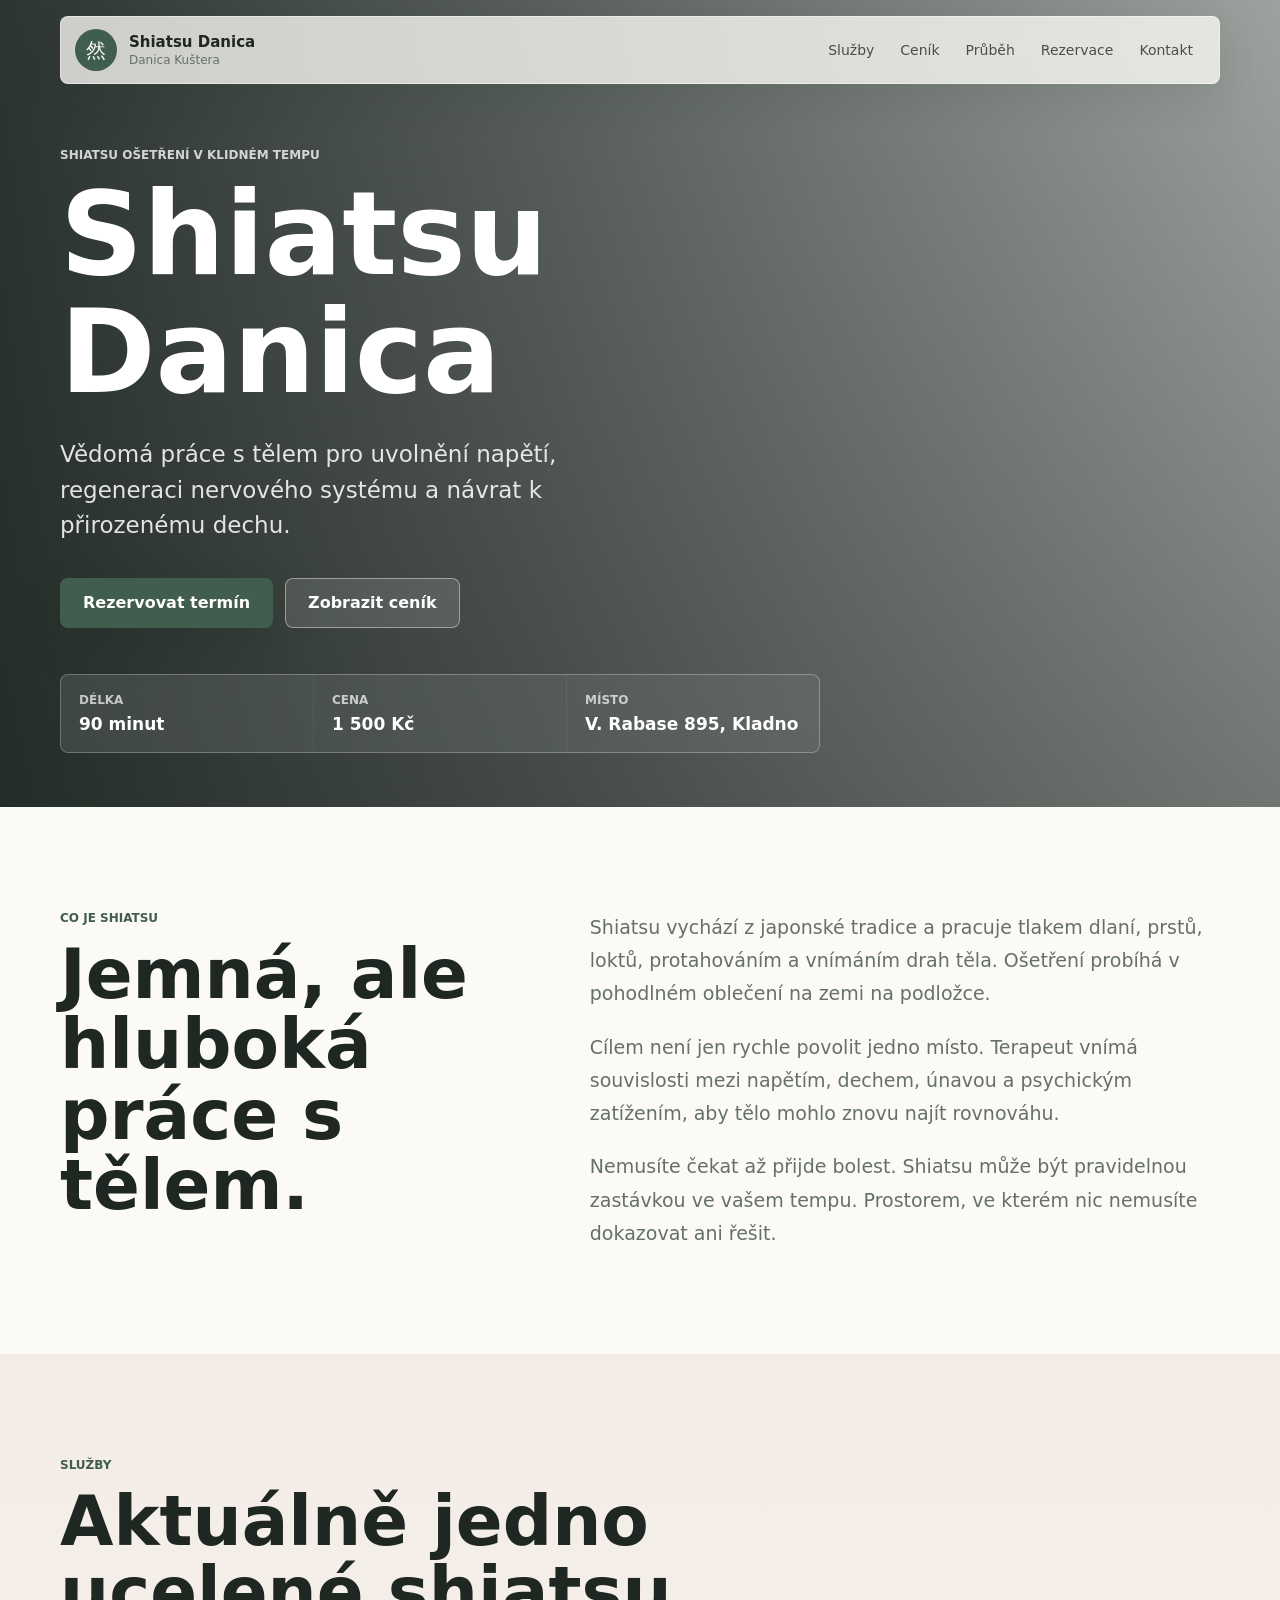
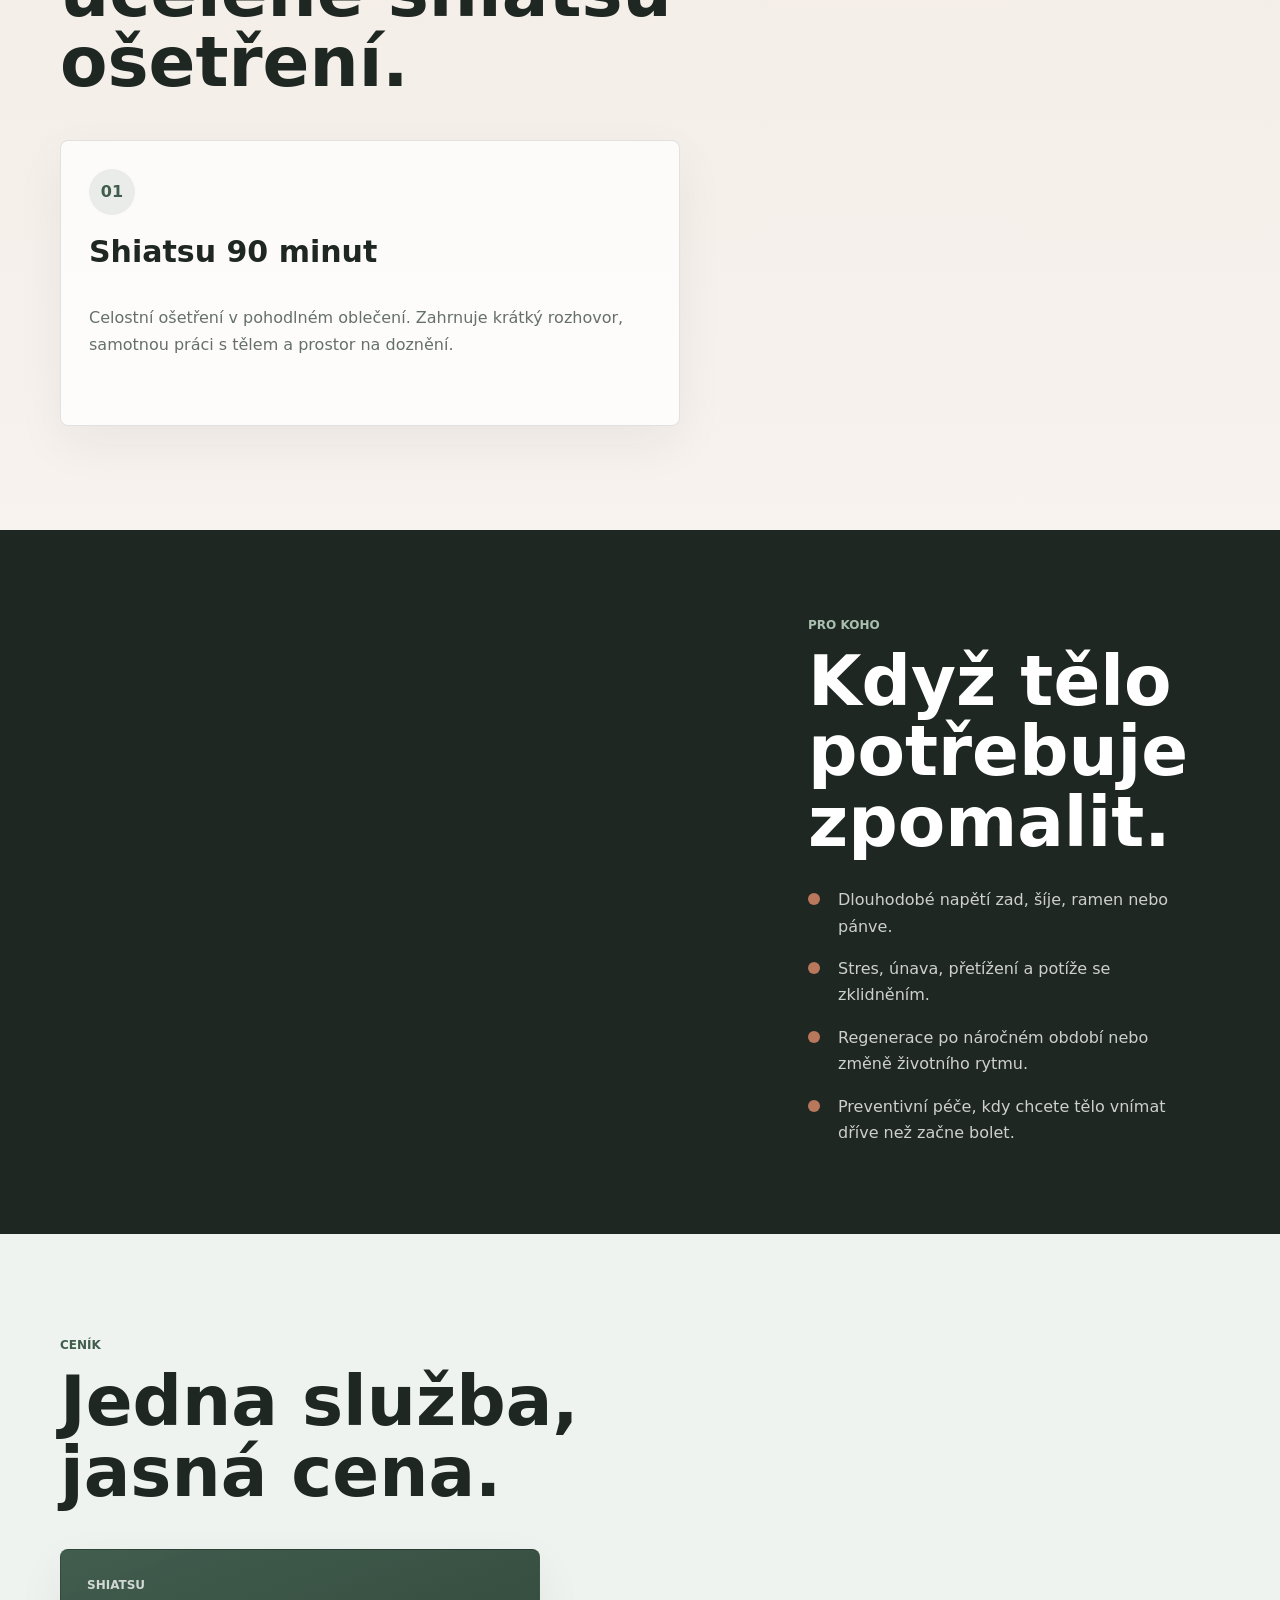
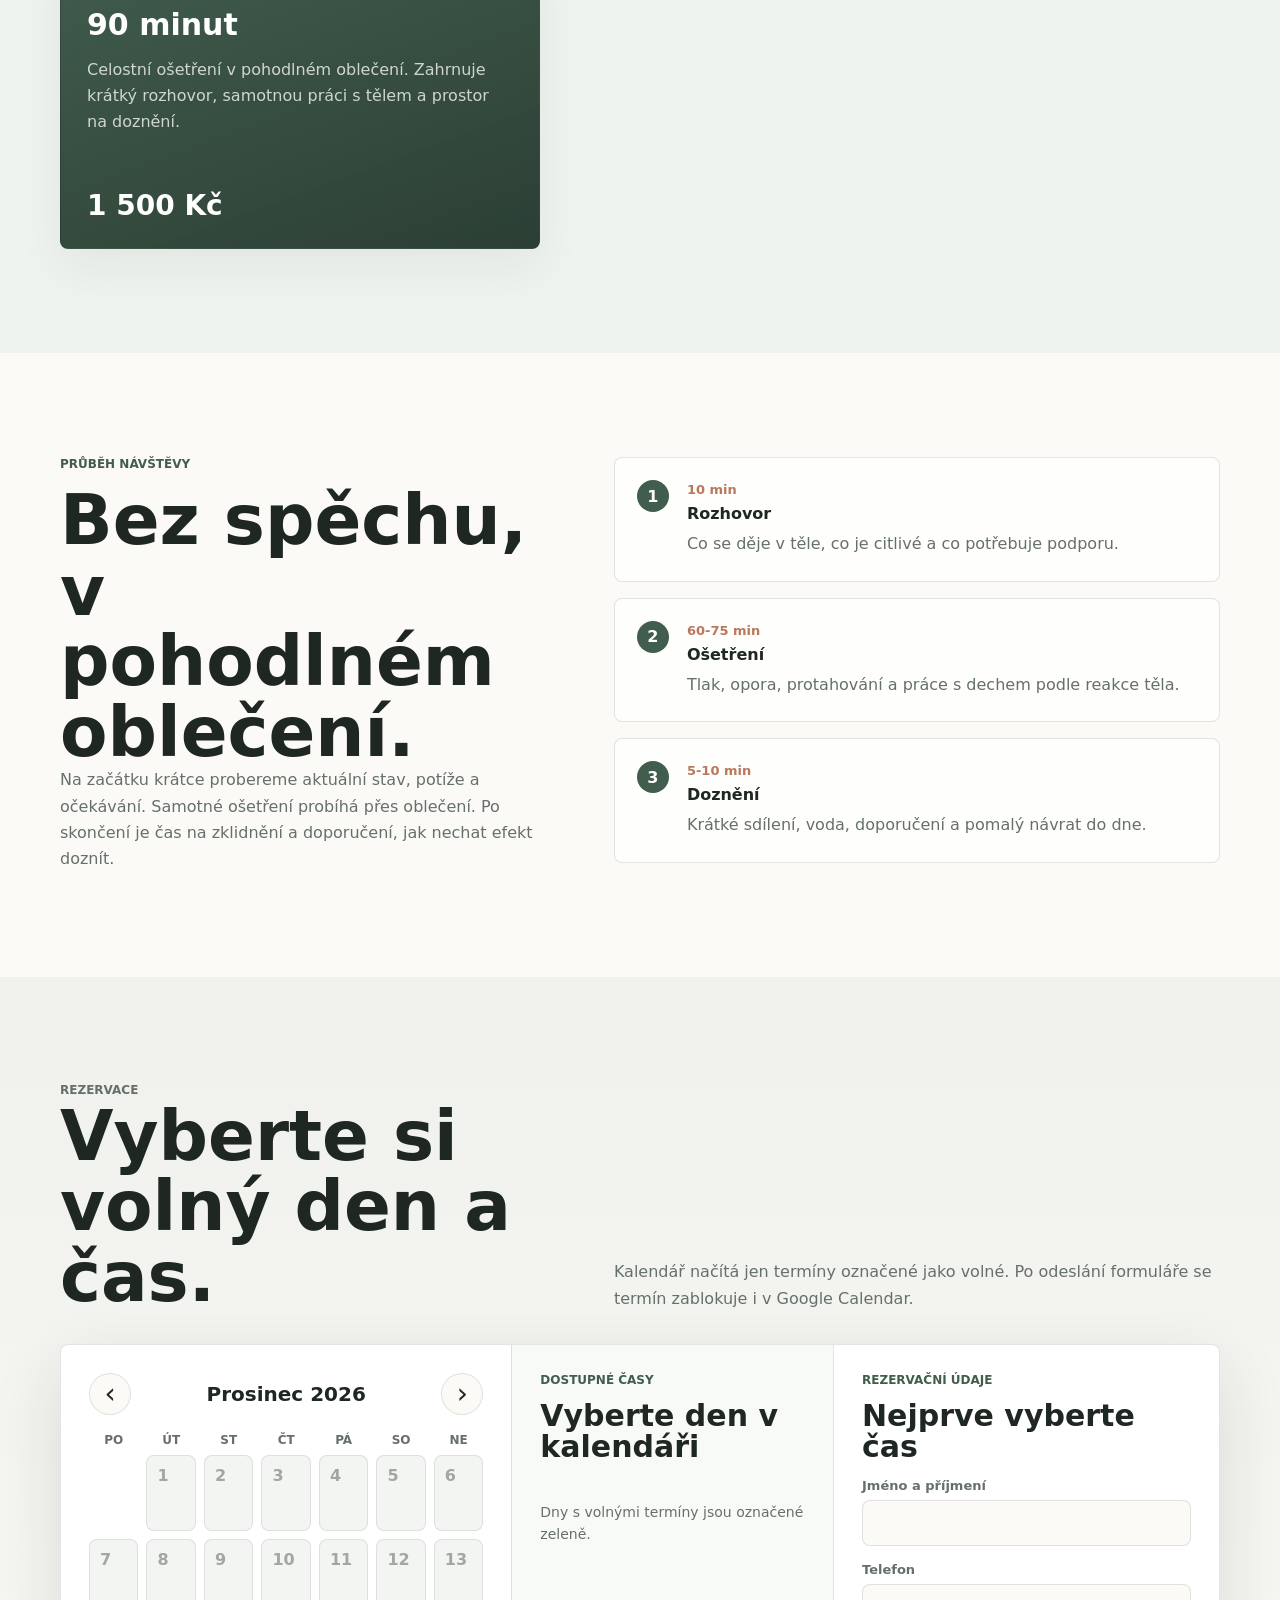
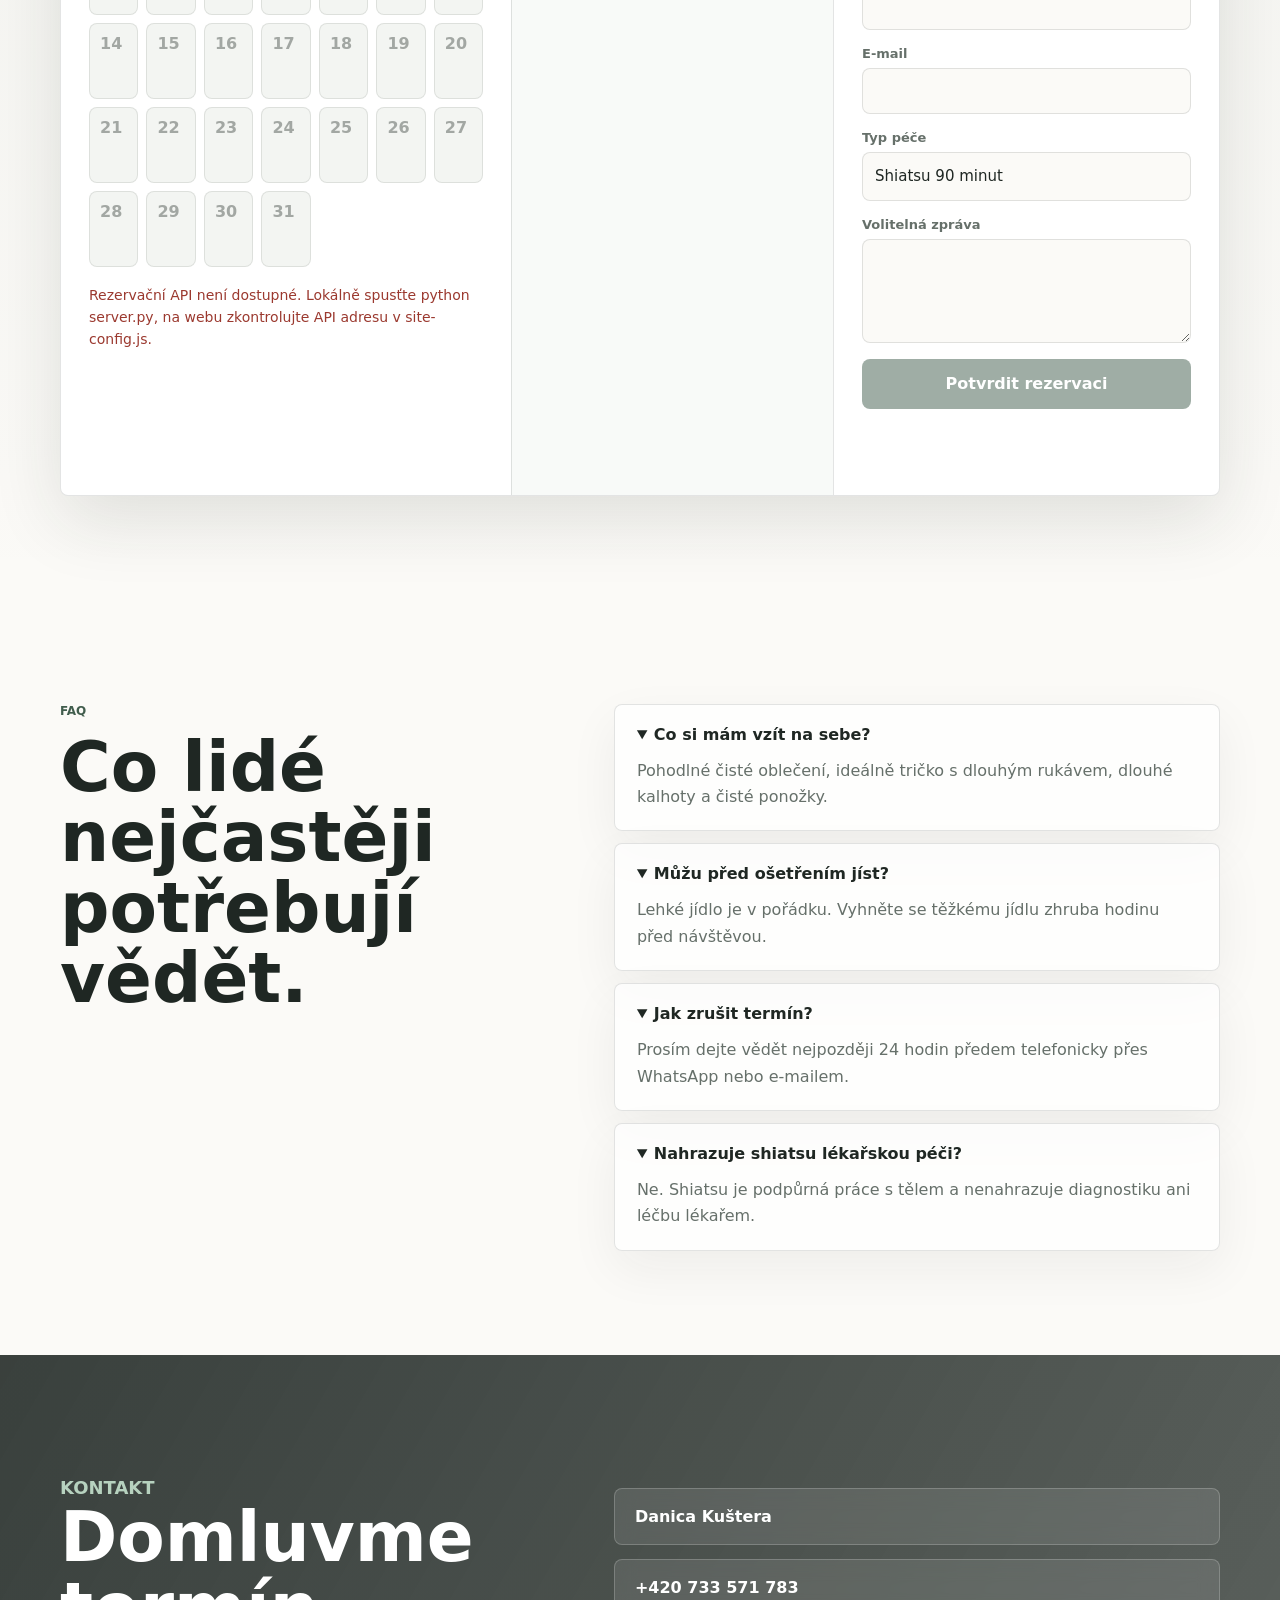
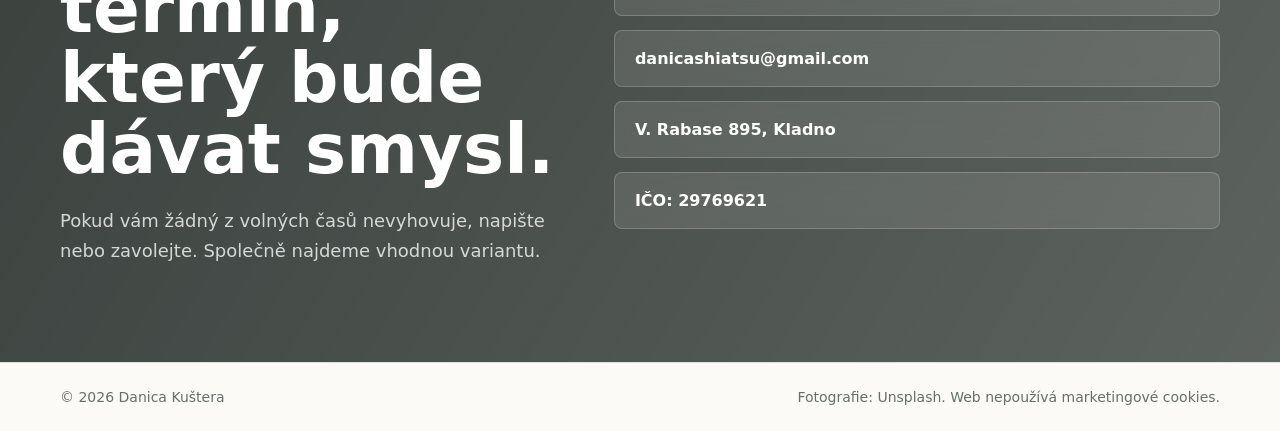
==== commit 2a226c9d: "Add files via upload" ====
--- a/index.html
+++ b/index.html
@@ -1,37 +1,28 @@
-<!doctype html>
-<html lang="cs">
-  <head>
-    <meta charset="utf-8" />
-    <meta name="viewport" content="width=device-width, initial-scale=1" />
-    <meta
-      name="description"
-      content="Shiatsu v Kladně s Danicou Kušterou. Ošetření 90 minut za 1 500 Kč, adresa V. Rabase 895, online rezervace volného termínu."
-    />
+<!DOCTYPE html>
+<!-- saved from url=(0106)file:///C:/Users/Danica/Desktop/Shiatsu%20Kladno%20_%20Danica%20Ku%C5%A1tera%20_%20Rezervace%20online.html -->
+<html lang="cs" class=" idc0_343 tueexmgjkp"><head><meta http-equiv="Content-Type" content="text/html; charset=UTF-8">
+    
+    <meta name="viewport" content="width=device-width, initial-scale=1">
+    <meta name="description" content="Shiatsu v Kladně s Danicou Kušterou. Ošetření 90 minut za 1 500 Kč, adresa V. Rabase 895, online rezervace volného termínu.">
     <title>Shiatsu Kladno | Danica Kuštera | Rezervace online</title>
-    <link rel="canonical" href="https://shiatsudanica.github.io/" />
-    <link rel="icon" href="/favicon.ico" sizes="any" />
-    <link rel="icon" type="image/png" sizes="32x32" href="/favicon-32x32.png" />
-    <link rel="icon" type="image/png" sizes="16x16" href="/favicon-16x16.png" />
-    <link rel="apple-touch-icon" href="/apple-touch-icon.png" />
-    <link rel="manifest" href="/site.webmanifest" />
-    <meta name="theme-color" content="#365847" />
-    <meta property="og:type" content="website" />
-    <meta property="og:locale" content="cs_CZ" />
-    <meta property="og:site_name" content="Shiatsu Danica" />
-    <meta property="og:title" content="Shiatsu Kladno | Danica Kuštera" />
-    <meta
-      property="og:description"
-      content="Klidné shiatsu ošetření v Kladně. 90 minut za 1 500 Kč, online rezervace volného termínu."
-    />
-    <meta property="og:url" content="https://shiatsudanica.github.io/" />
-    <meta property="og:image" content="https://shiatsudanica.github.io/icon-512.png" />
-    <meta name="twitter:card" content="summary" />
-    <meta name="twitter:title" content="Shiatsu Kladno | Danica Kuštera" />
-    <meta
-      name="twitter:description"
-      content="Shiatsu ošetření v Kladně, 90 minut za 1 500 Kč. Rezervace termínu online."
-    />
-    <meta name="twitter:image" content="https://shiatsudanica.github.io/icon-512.png" />
+    <link rel="canonical" href="https://shiatsudanica.github.io/">
+    <link rel="icon" href="https://shiatsudanica.github.io/favicon.ico" sizes="any">
+    <link rel="icon" type="image/png" sizes="32x32" href="https://shiatsudanica.github.io/favicon-32x32.png">
+    <link rel="icon" type="image/png" sizes="16x16" href="https://shiatsudanica.github.io/favicon-16x16.png">
+    <link rel="apple-touch-icon" href="https://shiatsudanica.github.io/apple-touch-icon.png">
+    <link rel="manifest" href="https://shiatsudanica.github.io/site.webmanifest">
+    <meta name="theme-color" content="#365847">
+    <meta property="og:type" content="website">
+    <meta property="og:locale" content="cs_CZ">
+    <meta property="og:site_name" content="Shiatsu Danica">
+    <meta property="og:title" content="Shiatsu Kladno | Danica Kuštera">
+    <meta property="og:description" content="Klidné shiatsu ošetření v Kladně. 90 minut za 1 500 Kč, online rezervace volného termínu.">
+    <meta property="og:url" content="https://shiatsudanica.github.io/">
+    <meta property="og:image" content="https://shiatsudanica.github.io/icon-512.png">
+    <meta name="twitter:card" content="summary">
+    <meta name="twitter:title" content="Shiatsu Kladno | Danica Kuštera">
+    <meta name="twitter:description" content="Shiatsu ošetření v Kladně, 90 minut za 1 500 Kč. Rezervace termínu online.">
+    <meta name="twitter:image" content="https://shiatsudanica.github.io/icon-512.png">
     <script type="application/ld+json">
       {
         "@context": "https://schema.org",
@@ -69,12 +60,12 @@
         }
       }
     </script>
-    <link rel="preconnect" href="https://images.unsplash.com" />
-    <link rel="stylesheet" href="styles.css?v=6" />
+    <link rel="preconnect" href="https://images.unsplash.com/">
+    <link rel="stylesheet" href="styles.css?v=6">
   </head>
   <body>
-    <header class="site-header" data-nav>
-      <a class="brand" href="#top" aria-label="Shiatsu Danica Kuštera">
+    <header class="site-header" data-nav="">
+      <a class="brand" href="https://shiatsudanica.github.io/#top" aria-label="Shiatsu Danica Kuštera">
         <span class="brand-mark">然</span>
         <span>
           <strong>Shiatsu Danica</strong>
@@ -82,17 +73,17 @@
         </span>
       </a>
 
-      <button class="menu-toggle" type="button" aria-label="Otevřít menu" data-menu-toggle>
+      <button class="menu-toggle" type="button" aria-label="Otevřít menu" data-menu-toggle="">
         <span></span>
         <span></span>
       </button>
 
-      <nav class="site-nav" data-menu>
-        <a href="#sluzby">Služby</a>
-        <a href="#cenik">Ceník</a>
-        <a href="#prubeh">Průběh</a>
-        <a href="#rezervace">Rezervace</a>
-        <a href="#kontakt">Kontakt</a>
+      <nav class="site-nav" data-menu="">
+        <a href="https://shiatsudanica.github.io/#sluzby">Služby</a>
+        <a href="https://shiatsudanica.github.io/#cenik">Ceník</a>
+        <a href="https://shiatsudanica.github.io/#prubeh">Průběh</a>
+        <a href="https://shiatsudanica.github.io/#rezervace">Rezervace</a>
+        <a href="https://shiatsudanica.github.io/#kontakt">Kontakt</a>
       </nav>
     </header>
 
@@ -102,14 +93,14 @@
         <div class="hero-shade"></div>
         <div class="container hero-content">
           <p class="eyebrow">Shiatsu ošetření v klidném tempu</p>
-          <h1>Shiatsu Danica Kuštera</h1>
+          <h1>Shiatsu Danica</h1>
           <p class="hero-copy">
             Vědomá práce s tělem pro uvolnění napětí, regeneraci nervového systému
             a návrat k přirozenému dechu.
           </p>
           <div class="hero-actions">
-            <a class="button button-primary" href="#rezervace">Rezervovat termín</a>
-            <a class="button button-ghost" href="#cenik">Zobrazit ceník</a>
+            <a class="button button-primary" href="https://shiatsudanica.github.io/#rezervace">Rezervovat termín</a>
+            <a class="button button-ghost" href="https://shiatsudanica.github.io/#cenik">Zobrazit ceník</a>
           </div>
           <dl class="hero-facts" aria-label="Rychlé informace">
             <div>
@@ -138,13 +129,13 @@
             <p>
               Shiatsu vychází z japonské tradice a pracuje tlakem dlaní, prstů,
               loktů, protahováním a vnímáním drah těla. Ošetření probíhá v
-              pohodlném oblečení na futonu nebo masážní podložce.
+              pohodlném oblečení na zemi na podložce.
             </p>
             <p>
               Cílem není jen rychle povolit jedno místo. Terapeut vnímá souvislosti
               mezi napětím, dechem, únavou a psychickým zatížením, aby tělo mohlo
               znovu najít rovnováhu.
-            </p>
+            </p><p>Nemusíte čekat až přijde bolest. Shiatsu může být pravidelnou zastávkou ve vašem tempu. Prostorem, ve kterém nic nemusíte dokazovat ani řešit.&nbsp;</p>
           </div>
         </div>
       </section>
@@ -156,16 +147,13 @@
             <h2>Aktuálně jedno ucelené shiatsu ošetření.</h2>
           </div>
 
-          <div class="service-grid is-single" data-service-grid>
-            <article class="service-card">
-              <span class="service-icon">01</span>
-              <h3>Shiatsu 90 minut</h3>
-              <p>
-                Celostní ošetření v pohodlném oblečení. Zahrnuje krátký rozhovor,
-                samotnou práci s tělem a prostor na doznění.
-              </p>
-            </article>
-          </div>
+          <div class="service-grid is-single" data-service-grid="">
+          <article class="service-card">
+            <span class="service-icon">01</span>
+            <h3>Shiatsu 90 minut</h3>
+            <p>Celostní ošetření v pohodlném oblečení. Zahrnuje krátký rozhovor, samotnou práci s tělem a prostor na doznění.</p>
+          </article>
+        </div>
         </div>
       </section>
 
@@ -190,16 +178,16 @@
             <h2>Jedna služba, jasná cena.</h2>
           </div>
 
-          <div class="price-grid is-single" data-price-grid>
-            <article class="price-card featured">
-              <div>
-                <p class="price-label">Shiatsu</p>
-                <h3>90 minut</h3>
-                <p>Úvodní rozhovor, ošetření a prostor na doznění.</p>
-              </div>
-              <strong>1 500 Kč</strong>
-            </article>
-          </div>
+          <div class="price-grid is-single" data-price-grid="">
+          <article class="price-card featured">
+            <div>
+              <p class="price-label">Shiatsu</p>
+              <h3>90 minut</h3>
+              <p>Celostní ošetření v pohodlném oblečení. Zahrnuje krátký rozhovor, samotnou práci s tělem a prostor na doznění.</p>
+            </div>
+            <strong>1 500 Kč</strong>
+          </article>
+        </div>
         </div>
       </section>
 
@@ -223,8 +211,7 @@
             </li>
             <li>
               <span>60-75 min</span>
-              <strong>Ošetření</strong>
-              <p>Tlak, opora, protahování a práce s dechem podle reakce těla.</p>
+              <strong>Ošetření&nbsp;</strong><p>Tlak, opora, protahování a práce s dechem podle reakce těla.</p>
             </li>
             <li>
               <span>5-10 min</span>
@@ -248,12 +235,12 @@
             </p>
           </div>
 
-          <div class="booking-shell" data-booking-app>
+          <div class="booking-shell" data-booking-app="">
             <div class="calendar-panel">
               <div class="calendar-toolbar">
-                <button class="icon-button" type="button" data-prev-month aria-label="Předchozí měsíc">‹</button>
-                <strong data-month-label>Načítám...</strong>
-                <button class="icon-button" type="button" data-next-month aria-label="Další měsíc">›</button>
+                <button class="icon-button" type="button" data-prev-month="" aria-label="Předchozí měsíc">‹</button>
+                <strong data-month-label="">Září 2026</strong>
+                <button class="icon-button" type="button" data-next-month="" aria-label="Další měsíc">›</button>
               </div>
 
               <div class="weekdays" aria-hidden="true">
@@ -266,43 +253,133 @@
                 <span>Ne</span>
               </div>
 
-              <div class="calendar-grid" data-calendar-grid aria-label="Kalendář volných termínů"></div>
-              <p class="booking-note" data-booking-mode>Načítám dostupné termíny...</p>
+              <div class="calendar-grid" data-calendar-grid="" aria-label="Kalendář volných termínů"><div class="calendar-day is-blank" aria-hidden="true"></div><button type="button" class="calendar-day is-empty" data-date="2026-09-01" disabled="" title="Bez termínů">
+      <span class="day-number">1</span>
+      <span class="day-status"></span>
+    </button><button type="button" class="calendar-day is-empty" data-date="2026-09-02" disabled="" title="Bez termínů">
+      <span class="day-number">2</span>
+      <span class="day-status"></span>
+    </button><button type="button" class="calendar-day is-empty" data-date="2026-09-03" disabled="" title="Bez termínů">
+      <span class="day-number">3</span>
+      <span class="day-status"></span>
+    </button><button type="button" class="calendar-day is-empty" data-date="2026-09-04" disabled="" title="Bez termínů">
+      <span class="day-number">4</span>
+      <span class="day-status"></span>
+    </button><button type="button" class="calendar-day is-empty" data-date="2026-09-05" disabled="" title="Bez termínů">
+      <span class="day-number">5</span>
+      <span class="day-status"></span>
+    </button><button type="button" class="calendar-day is-empty" data-date="2026-09-06" disabled="" title="Bez termínů">
+      <span class="day-number">6</span>
+      <span class="day-status"></span>
+    </button><button type="button" class="calendar-day is-empty" data-date="2026-09-07" disabled="" title="Bez termínů">
+      <span class="day-number">7</span>
+      <span class="day-status"></span>
+    </button><button type="button" class="calendar-day is-empty" data-date="2026-09-08" disabled="" title="Bez termínů">
+      <span class="day-number">8</span>
+      <span class="day-status"></span>
+    </button><button type="button" class="calendar-day is-empty" data-date="2026-09-09" disabled="" title="Bez termínů">
+      <span class="day-number">9</span>
+      <span class="day-status"></span>
+    </button><button type="button" class="calendar-day is-empty" data-date="2026-09-10" disabled="" title="Bez termínů">
+      <span class="day-number">10</span>
+      <span class="day-status"></span>
+    </button><button type="button" class="calendar-day is-empty" data-date="2026-09-11" disabled="" title="Bez termínů">
+      <span class="day-number">11</span>
+      <span class="day-status"></span>
+    </button><button type="button" class="calendar-day is-empty" data-date="2026-09-12" disabled="" title="Bez termínů">
+      <span class="day-number">12</span>
+      <span class="day-status"></span>
+    </button><button type="button" class="calendar-day is-empty" data-date="2026-09-13" disabled="" title="Bez termínů">
+      <span class="day-number">13</span>
+      <span class="day-status"></span>
+    </button><button type="button" class="calendar-day is-empty" data-date="2026-09-14" disabled="" title="Bez termínů">
+      <span class="day-number">14</span>
+      <span class="day-status"></span>
+    </button><button type="button" class="calendar-day is-empty" data-date="2026-09-15" disabled="" title="Bez termínů">
+      <span class="day-number">15</span>
+      <span class="day-status"></span>
+    </button><button type="button" class="calendar-day is-empty" data-date="2026-09-16" disabled="" title="Bez termínů">
+      <span class="day-number">16</span>
+      <span class="day-status"></span>
+    </button><button type="button" class="calendar-day is-empty" data-date="2026-09-17" disabled="" title="Bez termínů">
+      <span class="day-number">17</span>
+      <span class="day-status"></span>
+    </button><button type="button" class="calendar-day is-empty" data-date="2026-09-18" disabled="" title="Bez termínů">
+      <span class="day-number">18</span>
+      <span class="day-status"></span>
+    </button><button type="button" class="calendar-day is-empty" data-date="2026-09-19" disabled="" title="Bez termínů">
+      <span class="day-number">19</span>
+      <span class="day-status"></span>
+    </button><button type="button" class="calendar-day is-today is-empty" data-date="2026-09-20" disabled="" title="Bez termínů">
+      <span class="day-number">20</span>
+      <span class="day-status"></span>
+    </button><button type="button" class="calendar-day is-empty" data-date="2026-09-21" disabled="" title="Bez termínů">
+      <span class="day-number">21</span>
+      <span class="day-status"></span>
+    </button><button type="button" class="calendar-day is-empty" data-date="2026-09-22" disabled="" title="Bez termínů">
+      <span class="day-number">22</span>
+      <span class="day-status"></span>
+    </button><button type="button" class="calendar-day is-empty" data-date="2026-09-23" disabled="" title="Bez termínů">
+      <span class="day-number">23</span>
+      <span class="day-status"></span>
+    </button><button type="button" class="calendar-day is-empty" data-date="2026-09-24" disabled="" title="Bez termínů">
+      <span class="day-number">24</span>
+      <span class="day-status"></span>
+    </button><button type="button" class="calendar-day is-empty" data-date="2026-09-25" disabled="" title="Bez termínů">
+      <span class="day-number">25</span>
+      <span class="day-status"></span>
+    </button><button type="button" class="calendar-day is-empty" data-date="2026-09-26" disabled="" title="Bez termínů">
+      <span class="day-number">26</span>
+      <span class="day-status"></span>
+    </button><button type="button" class="calendar-day is-empty" data-date="2026-09-27" disabled="" title="Bez termínů">
+      <span class="day-number">27</span>
+      <span class="day-status"></span>
+    </button><button type="button" class="calendar-day is-empty" data-date="2026-09-28" disabled="" title="Bez termínů">
+      <span class="day-number">28</span>
+      <span class="day-status"></span>
+    </button><button type="button" class="calendar-day is-empty" data-date="2026-09-29" disabled="" title="Bez termínů">
+      <span class="day-number">29</span>
+      <span class="day-status"></span>
+    </button><button type="button" class="calendar-day is-empty" data-date="2026-09-30" disabled="" title="Bez termínů">
+      <span class="day-number">30</span>
+      <span class="day-status"></span>
+    </button><div class="calendar-day is-blank" aria-hidden="true"></div><div class="calendar-day is-blank" aria-hidden="true"></div><div class="calendar-day is-blank" aria-hidden="true"></div><div class="calendar-day is-blank" aria-hidden="true"></div></div>
+              <p class="booking-note is-error" data-booking-mode="">Rezervační API není dostupné. Lokálně spusťte python server.py, na webu zkontrolujte API adresu v site-config.js.</p>
             </div>
 
             <aside class="times-panel" aria-live="polite">
               <div>
                 <p class="panel-label">Dostupné časy</p>
-                <h3 data-selected-day>Vyberte den v kalendáři</h3>
+                <h3 data-selected-day="">Vyberte den v kalendáři</h3>
               </div>
-              <div class="time-list" data-time-list></div>
+              <div class="time-list" data-time-list=""><p class="booking-note">Dny s volnými termíny jsou označené zeleně.</p></div>
             </aside>
 
-            <form class="booking-form" data-booking-form>
+            <form class="booking-form" data-booking-form="">
               <div>
                 <p class="panel-label">Rezervační údaje</p>
-                <h3 data-selected-slot>Nejprve vyberte čas</h3>
+                <h3 data-selected-slot="">Nejprve vyberte čas</h3>
               </div>
 
               <label>
                 Jméno a příjmení
-                <input name="name" autocomplete="name" required minlength="2" maxlength="80" />
+                <input name="name" autocomplete="name" required="" minlength="2" maxlength="80">
               </label>
 
               <label>
                 Telefon
-                <input name="phone" autocomplete="tel" required minlength="6" maxlength="30" />
+                <input name="phone" autocomplete="tel" required="" minlength="6" maxlength="30">
               </label>
 
               <label>
                 E-mail
-                <input name="email" type="email" autocomplete="email" required maxlength="120" />
+                <input name="email" type="email" autocomplete="email" required="" maxlength="120">
               </label>
 
               <label>
                 Typ péče
-                <span class="service-display" data-booking-service-label>Shiatsu 90 minut</span>
-                <input type="hidden" name="service" value="Shiatsu 90 minut" data-booking-service-input />
+                <span class="service-display" data-booking-service-label="">Shiatsu 90 minut</span>
+                <input type="hidden" name="service" value="Shiatsu 90 minut" data-booking-service-input="">
               </label>
 
               <label>
@@ -312,13 +389,13 @@
 
               <label class="hidden-field">
                 Nechte prázdné
-                <input name="website" tabindex="-1" autocomplete="off" />
-              </label>
-
-              <button class="button button-primary" type="submit" data-submit-booking disabled>
+                <input name="website" tabindex="-1" autocomplete="off">
+              </label>
+
+              <button class="button button-primary" type="submit" data-submit-booking="" disabled="">
                 Potvrdit rezervaci
               </button>
-              <p class="form-status" data-form-status></p>
+              <p class="form-status" data-form-status=""></p>
             </form>
           </div>
         </div>
@@ -332,19 +409,19 @@
           </div>
 
           <div class="faq-list">
-            <details>
+            <details open="">
               <summary>Co si mám vzít na sebe?</summary>
-              <p>Pohodlné čisté oblečení, ideálně dlouhé kalhoty a tričko s dlouhým rukávem.</p>
+              <p>Pohodlné čisté oblečení, ideálně tričko s dlouhým rukávem, dlouhé kalhoty a čisté ponožky.&nbsp;</p>
             </details>
-            <details>
+            <details open="">
               <summary>Můžu před ošetřením jíst?</summary>
               <p>Lehké jídlo je v pořádku. Vyhněte se těžkému jídlu zhruba hodinu před návštěvou.</p>
             </details>
-            <details>
+            <details open="">
               <summary>Jak zrušit termín?</summary>
-              <p>Prosím dejte vědět nejpozději 24 hodin předem telefonicky nebo e-mailem.</p>
+              <p>Prosím dejte vědět nejpozději 24 hodin předem telefonicky přes WhatsApp nebo e-mailem.</p>
             </details>
-            <details>
+            <details open="">
               <summary>Nahrazuje shiatsu lékařskou péči?</summary>
               <p>Ne. Shiatsu je podpůrná práce s tělem a nenahrazuje diagnostiku ani léčbu lékařem.</p>
             </details>
@@ -368,7 +445,7 @@
             <a href="tel:+420733571783">+420 733 571 783</a>
             <a href="mailto:danicashiatsu@gmail.com">danicashiatsu@gmail.com</a>
             <span>V. Rabase 895, Kladno</span>
-            <span>IČO: --------------</span>
+            <span>IČO: 29769621</span>
           </address>
         </div>
       </section>
@@ -376,12 +453,13 @@
 
     <footer class="site-footer">
       <div class="container footer-grid">
-        <p>© <span data-year></span> Danica Kuštera</p>
+        <p>© <span data-year="">2026</span> Danica Kuštera</p>
         <p>Fotografie: Unsplash. Web nepoužívá marketingové cookies.</p>
       </div>
     </footer>
 
     <script src="site-config.js?v=2"></script>
     <script src="app.js?v=6" defer></script>
-  </body>
-</html>
+  
+
+</body></html>
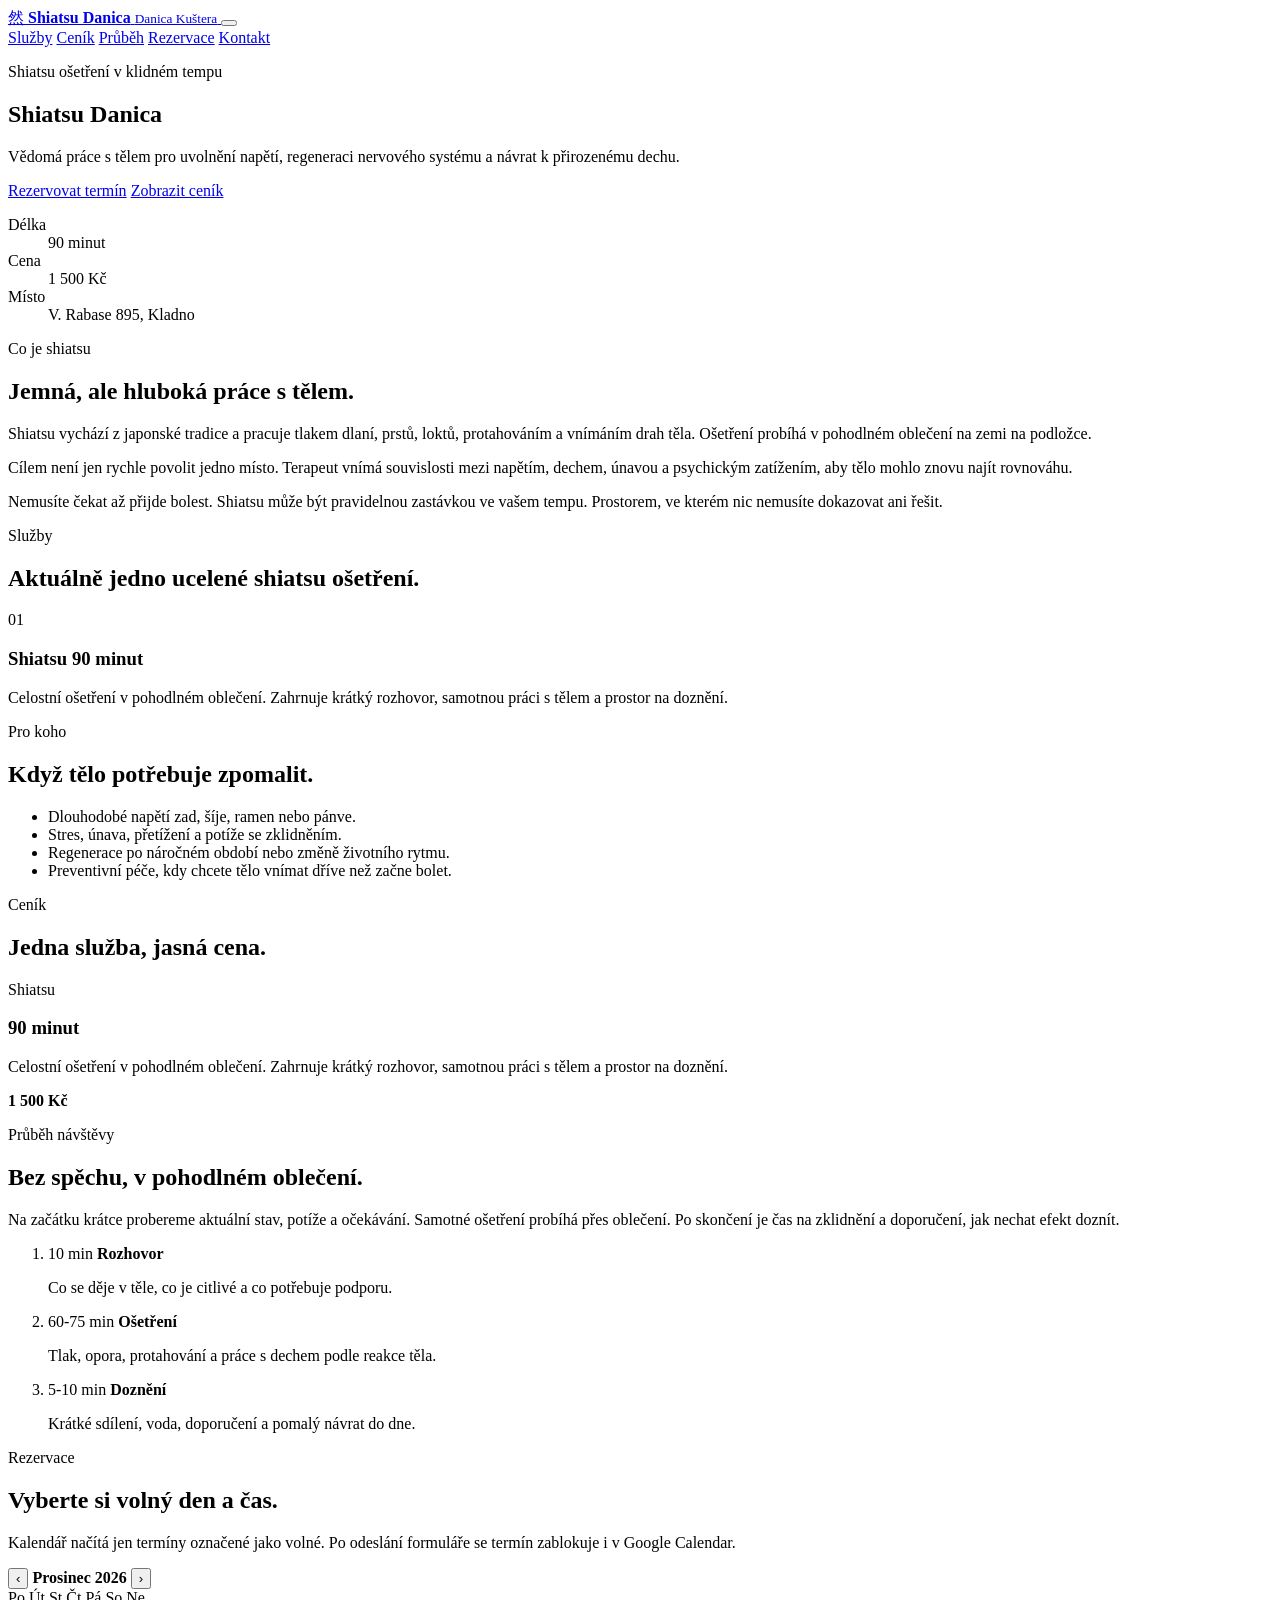
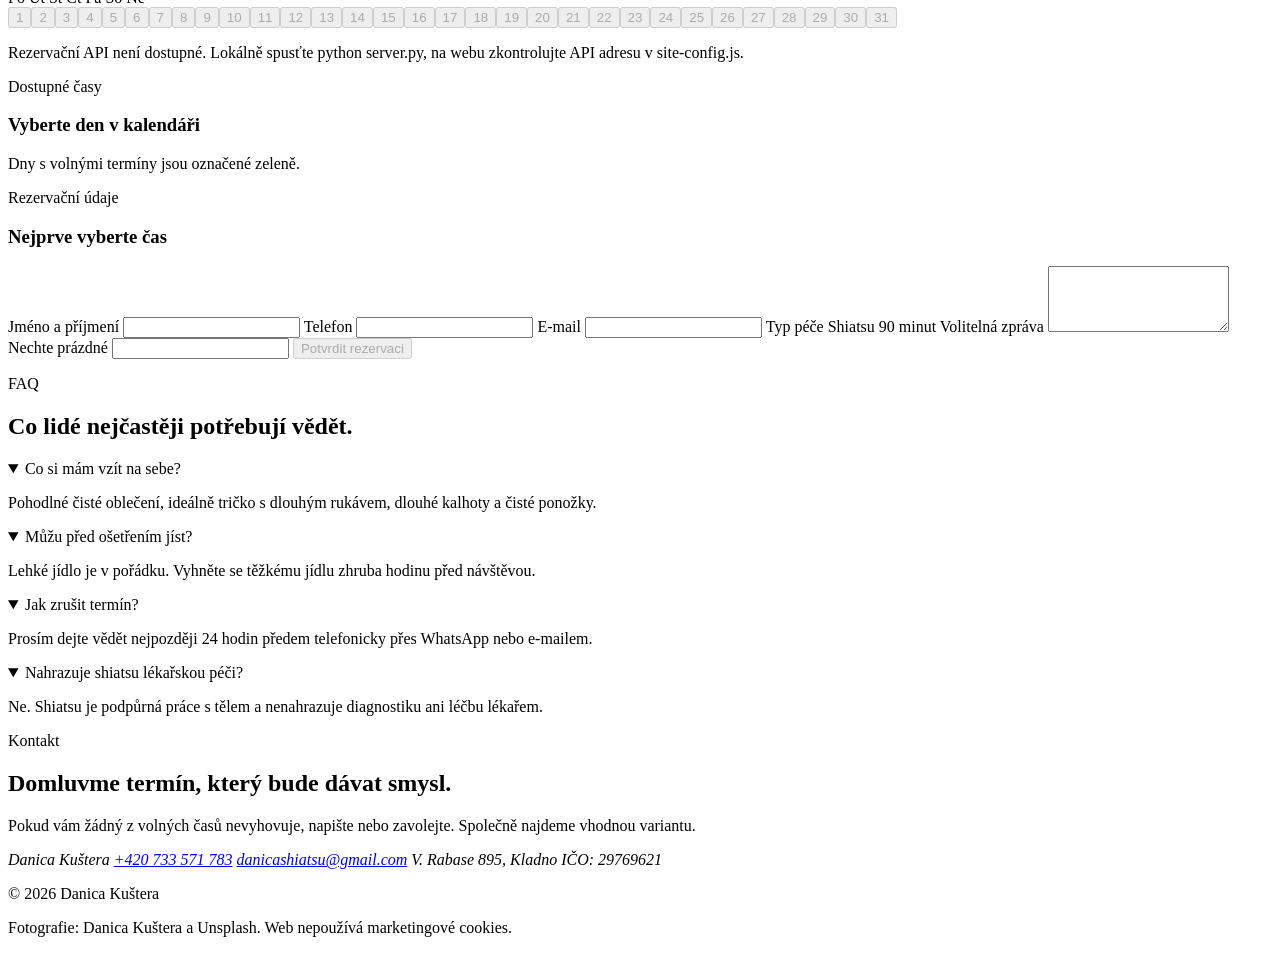
==== commit e0a75a10: "Add files via upload" ====
--- a/index.html
+++ b/index.html
@@ -61,7 +61,7 @@
       }
     </script>
     <link rel="preconnect" href="https://images.unsplash.com/">
-    <link rel="stylesheet" href="styles.css?v=6">
+    <link rel="stylesheet" href="styles-2.css">
   </head>
   <body>
     <header class="site-header" data-nav="">
@@ -454,7 +454,7 @@
     <footer class="site-footer">
       <div class="container footer-grid">
         <p>© <span data-year="">2026</span> Danica Kuštera</p>
-        <p>Fotografie: Unsplash. Web nepoužívá marketingové cookies.</p>
+        <p>Fotografie: Danica Kuštera a Unsplash. Web nepoužívá marketingové cookies.</p>
       </div>
     </footer>
 
